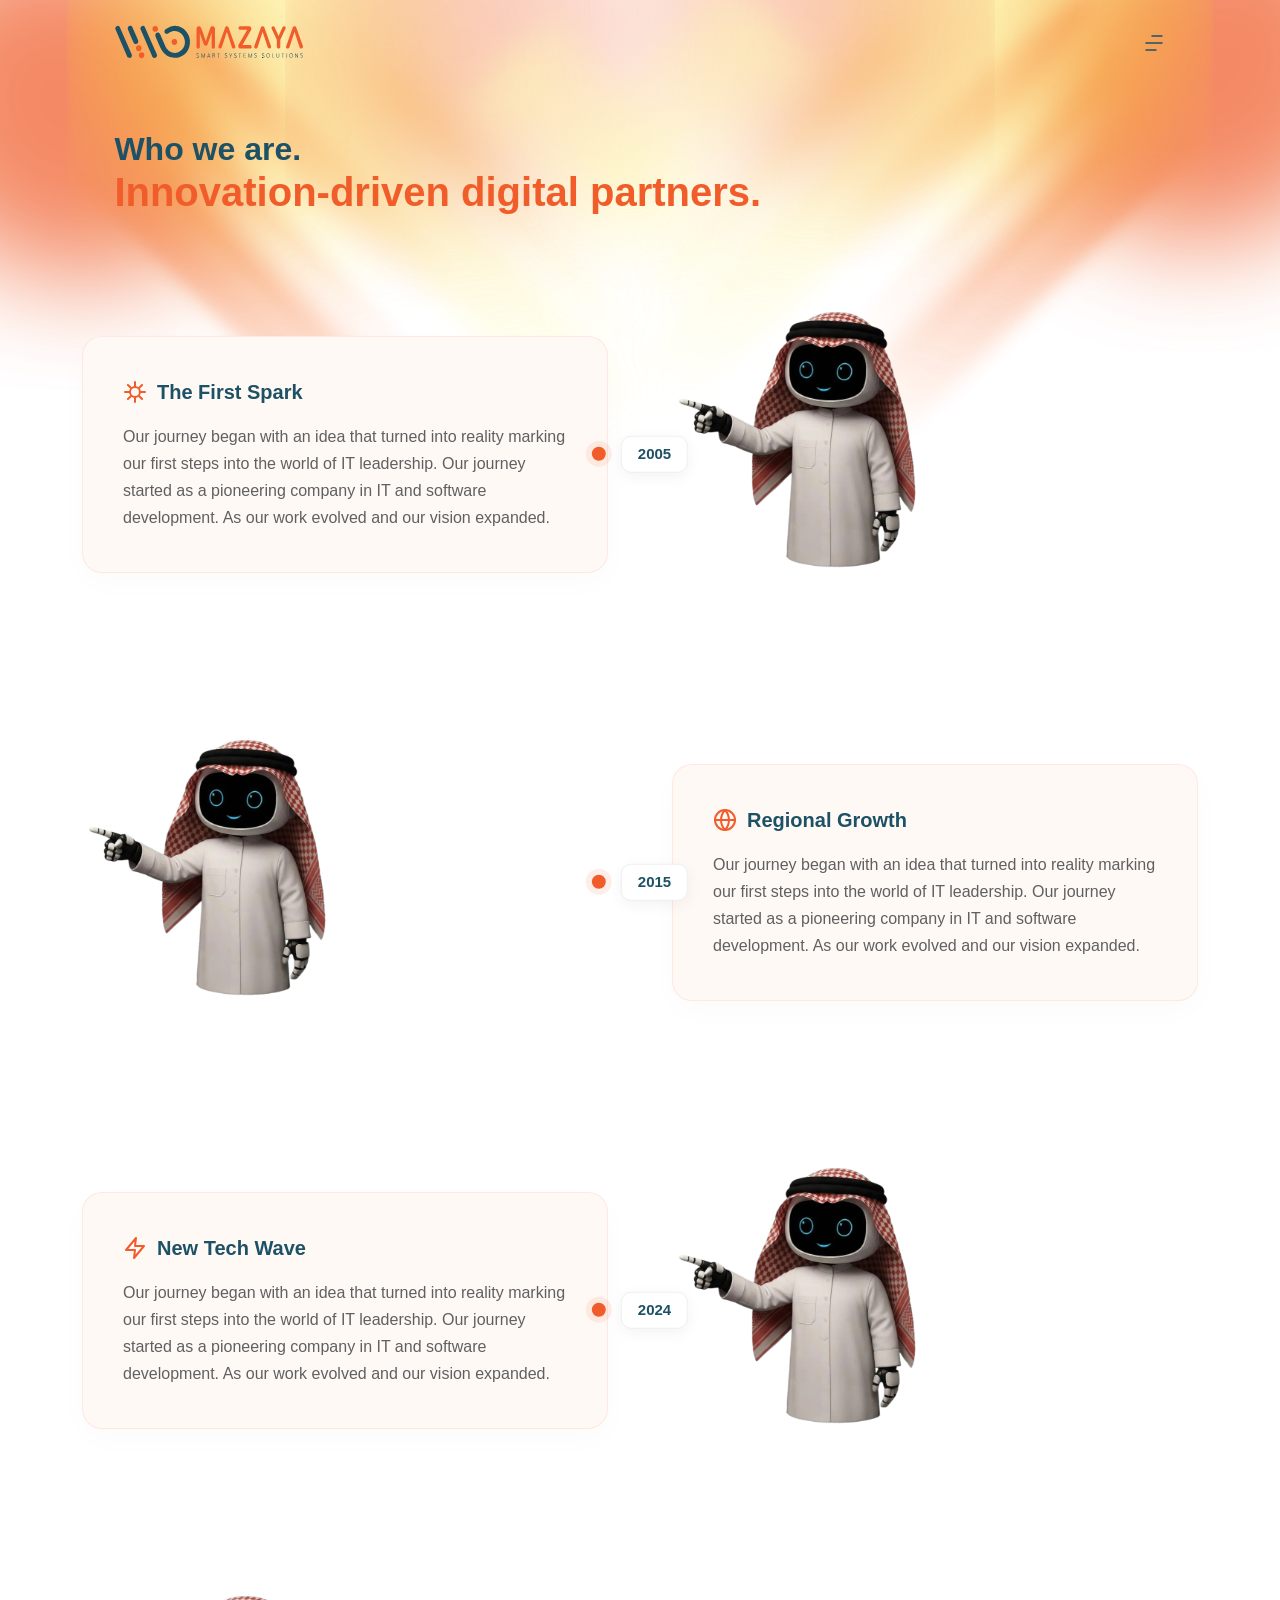
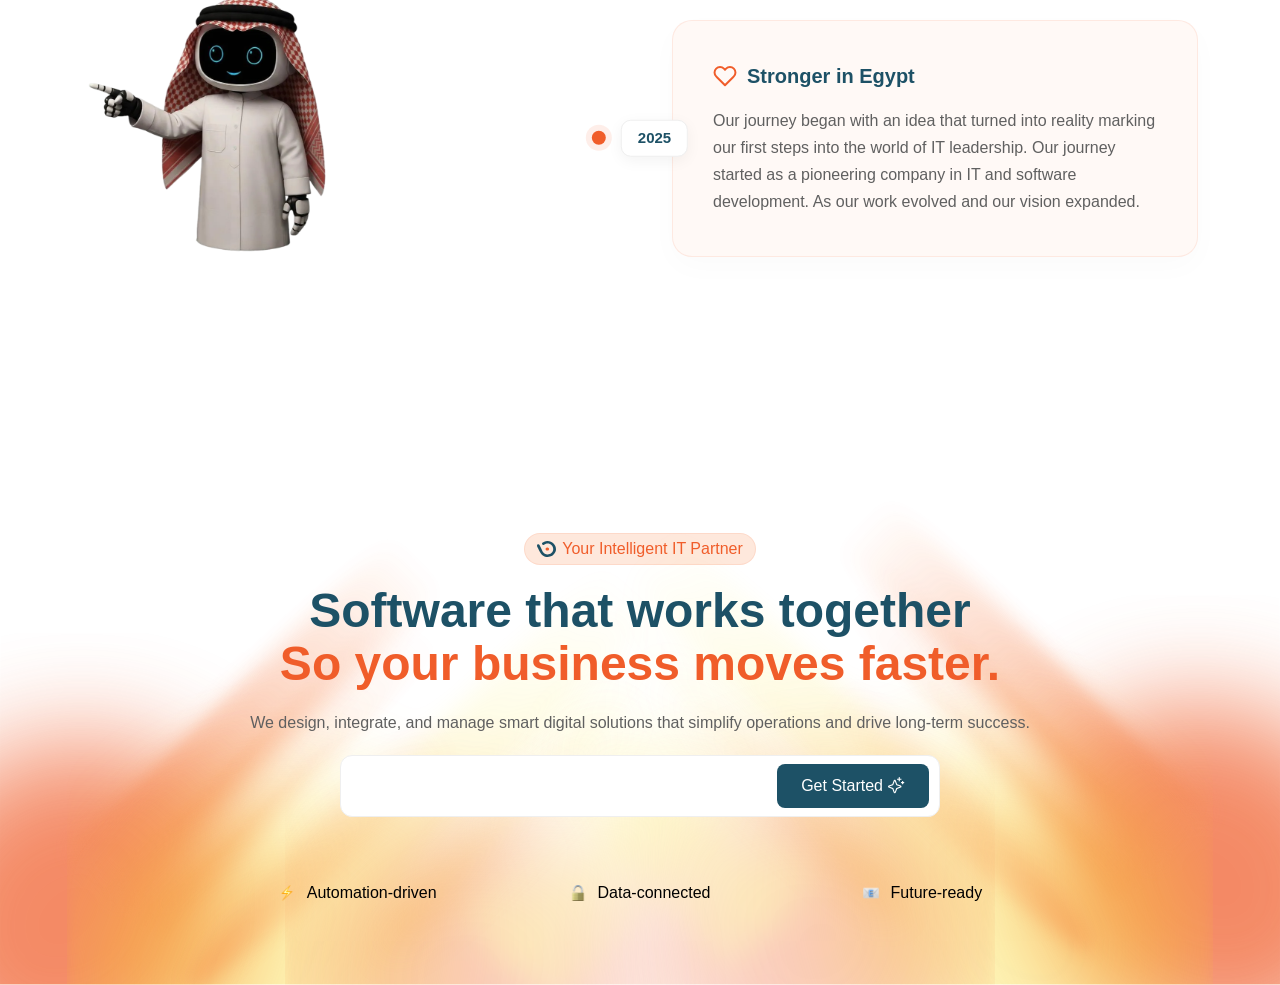
==== about-us.html @ 6e47d250 "add contact-us/ job apply and details / contact-us" ====
<!doctype html>
<html lang="en">

<head>
  <meta charset="UTF-8" />
  <meta name="viewport" content="width=device-width, initial-scale=1.0" />
  <title>Mazaya</title>

  <!-- Bootstrap5 CSS -->
  <link href="https://cdn.jsdelivr.net/npm/bootstrap@5.3.2/dist/css/bootstrap.min.css" rel="stylesheet" />
  <!-- Main Css -->
  <link rel="stylesheet" href="scss/main.css" />

</head>

<body>
  <div class="site-wrapper">
    <main class="flex-grow-1">
      <div class="bg-gradient position-absolute top-0">
        <img src="assets/images/hero_bgs.svg" class="w-100" alt="bg" />
      </div>

      <!-- Navbar -->
      <nav class="navbar">
        <div class="container">
          <a class="navbar-brand" href="#">
            <img src="assets/images/logo.svg" alt="logo_img" />
          </a>
          <button class="navbar-toggler" type="button" data-bs-toggle="collapse" data-bs-target="#navbarSupportedContent"
            aria-controls="navbarSupportedContent" aria-expanded="false" aria-label="Toggle navigation">
            <img src="assets/images/icons/menu_icon.svg" alt="menu_btn" />
          </button>

          <div class="collapse navbar-collapse" id="navbarSupportedContent">
            <!-- Menu Header for Overlay -->
            <div class="menu-header">
              <a class="navbar-brand" href="#">
                <img src="assets/images/logo.svg" alt="logo_img" />
              </a>
              <button class="btn-close-custom" type="button" data-bs-toggle="collapse"
                data-bs-target="#navbarSupportedContent" aria-label="Close">
                &times;
              </button>
            </div>

            <ul class="navbar-nav">
              <li class="nav-item">
                <a class="nav-link active" aria-current="page" href="#">Home</a>
              </li>
              <li class="nav-item">
                <a class="nav-link" href="#">About Us</a>
              </li>
              <li class="nav-item">
                <a class="nav-link" aria-disabled="true">Services</a>
              </li>
              <li class="nav-item">
                <a class="nav-link" aria-disabled="true">Products</a>
              </li>
              <li class="nav-item">
                <a class="nav-link" aria-disabled="true">Contact Us</a>
              </li>
              <li class="nav-item">
                <a class="nav-link" aria-disabled="true">Blog</a>
              </li>
              <li class="nav-item">
                <a class="nav-link" aria-disabled="true">Careers</a>
              </li>
              <li class="nav-item">
                <a class="nav-link" aria-disabled="true">Document Center</a>
              </li>
            </ul>
            <div class="language-switcher">
              <span class="lang-text active">English</span>
              <span class="lang-text">Arabic</span>
            </div>
          </div>

        </div>
      </nav>

      <!-- Main Section -->
      <section class="main_page_header">
        <div class="container">
          <div class="main-text">
            <h1 class="main_title">
                Who we are.
                <span class="subtitle-orange">Innovation-driven digital partners.</span>
            </h1>
          </div>
        </div>
      </section>

      <!-- Journey Section -->
      <div class="about-us-page">
        <div class="container">
            
            <div class="journey-section">
                <div class="journey-container">
                    
                    <!-- 2005 Point -->
                    <div class="journey-item">
                        <div class="journey-card">
                            <div class="card-header">
                                <svg xmlns="http://www.w3.org/2000/svg" viewBox="0 0 24 24" fill="none" stroke="currentColor" stroke-width="2" stroke-linecap="round" stroke-linejoin="round"><path d="M12 2v4M12 18v4M4.93 4.93l2.83 2.83M16.24 16.24l2.83 2.83M2 12h4M18 12h4M4.93 19.07l2.83-2.83M16.24 7.76l2.83-2.83"></path><circle cx="12" cy="12" r="5"></circle></svg>
                                The First Spark
                            </div>
                            <p>Our journey began with an idea that turned into reality marking our first steps into the world of IT leadership. Our journey started as a pioneering company in IT and software development. As our work evolved and our vision expanded.</p>
                        </div>
                        <div class="center-point">
                            <div class="dot"></div>
                            <div class="year-pill">2005</div>
                        </div>
                        <div class="robot-box">
                            <img src="assets/images/floating_robot.svg" alt="robot">
                        </div>
                    </div>

                    <!-- Regional Growth -->
                    <div class="journey-item">
                        <div class="journey-card">
                            <div class="card-header">
                                <svg xmlns="http://www.w3.org/2000/svg" viewBox="0 0 24 24" fill="none" stroke="currentColor" stroke-width="2" stroke-linecap="round" stroke-linejoin="round"><circle cx="12" cy="12" r="10"></circle><path d="M2 12h20M12 2a15.3 15.3 0 0 1 4 10 15.3 15.3 0 0 1-4 10 15.3 15.3 0 0 1-4-10 15.3 15.3 0 0 1 4-10z"></path></svg>
                                Regional Growth
                            </div>
                            <p>Our journey began with an idea that turned into reality marking our first steps into the world of IT leadership. Our journey started as a pioneering company in IT and software development. As our work evolved and our vision expanded.</p>
                        </div>
                        <div class="center-point">
                            <div class="dot"></div>
                            <div class="year-pill">2015</div> <!-- Assume a mid year for growth -->
                        </div>
                        <div class="robot-box">
                            <img src="assets/images/floating_robot.svg" alt="robot">
                        </div>
                    </div>

                    <!-- 2024 Point -->
                    <div class="journey-item">
                        <div class="journey-card">
                            <div class="card-header">
                                <svg xmlns="http://www.w3.org/2000/svg" viewBox="0 0 24 24" fill="none" stroke="currentColor" stroke-width="2" stroke-linecap="round" stroke-linejoin="round"><path d="M13 2L3 14h9l-1 8 10-12h-9l1-8z"></path></svg>
                                New Tech Wave
                            </div>
                            <p>Our journey began with an idea that turned into reality marking our first steps into the world of IT leadership. Our journey started as a pioneering company in IT and software development. As our work evolved and our vision expanded.</p>
                        </div>
                        <div class="center-point">
                            <div class="dot"></div>
                            <div class="year-pill">2024</div>
                        </div>
                        <div class="robot-box">
                            <img src="assets/images/floating_robot.svg" alt="robot">
                        </div>
                    </div>

                    <!-- 2025 Stronger in Egypt -->
                    <div class="journey-item">
                        <div class="journey-card">
                            <div class="card-header">
                                <svg xmlns="http://www.w3.org/2000/svg" viewBox="0 0 24 24" fill="none" stroke="currentColor" stroke-width="2" stroke-linecap="round" stroke-linejoin="round"><path d="M20.84 4.61a5.5 5.5 0 0 0-7.78 0L12 5.67l-1.06-1.06a5.5 5.5 0 0 0-7.78 7.78l1.06 1.06L12 21.23l7.78-7.78 1.06-1.06a5.5 5.5 0 0 0 0-7.78z"></path></svg>
                                Stronger in Egypt
                            </div>
                            <p>Our journey began with an idea that turned into reality marking our first steps into the world of IT leadership. Our journey started as a pioneering company in IT and software development. As our work evolved and our vision expanded.</p>
                        </div>
                        <div class="center-point">
                            <div class="dot"></div>
                            <div class="year-pill">2025</div>
                        </div>
                        <div class="robot-box">
                            <img src="assets/images/floating_robot.svg" alt="robot">
                        </div>
                    </div>

                </div>
            </div>

        </div>
      </div>

    </main>

   <!-- Footer -->
   <footer>
    <div class="container">    
      <div class="main-text">
        <div class="badge-pill">
          <img src="assets/images/icons/mazaya_icon.svg" alt="icon-img"  />
          <span> Your Intelligent IT Partner </span>
        </div>

        <h1 class="footer_title">
          Software that works together
          <span class="subtitle-orange">So your business moves faster.</span>
        </h1>

        <p class="footer_desc">
         We design, integrate, and manage smart digital solutions that simplify operations and drive long-term success.
        </p>

        <div class="footer-input-wrapper">
          <input type="text" />
          <button class="btn-start custom-btn btn-secondary">
            Get Started
            <svg xmlns="http://www.w3.org/2000/svg" width="17" height="17" viewBox="0 0 17 17" fill="none">
              <path d="M12.7702 8.51203L9.14348 7.17187L7.80755 3.54234C7.72843 3.32742 7.5853 3.14193 7.39745 3.01091C7.20961 2.87989 6.9861 2.80964 6.75708 2.80964C6.52805 2.80964 6.30454 2.87989 6.1167 3.01091C5.92886 3.14193 5.78572 3.32742 5.70661 3.54234L4.36223 7.17187L0.732702 8.50781C0.517777 8.58692 0.332291 8.73006 0.20127 8.9179C0.0702496 9.10575 0 9.32926 0 9.55828C0 9.7873 0.0702496 10.0108 0.20127 10.1987C0.332291 10.3865 0.517777 10.5296 0.732702 10.6087L4.36223 11.9531L5.69817 15.5827C5.77728 15.7976 5.92042 15.9831 6.10826 16.1141C6.2961 16.2451 6.51962 16.3154 6.74864 16.3154C6.97766 16.3154 7.20117 16.2451 7.38902 16.1141C7.57686 15.9831 7.71999 15.7976 7.79911 15.5827L9.14348 11.9531L12.773 10.6172C12.9879 10.5381 13.1734 10.3949 13.3044 10.2071C13.4355 10.0193 13.5057 9.79574 13.5057 9.56672C13.5057 9.33769 13.4355 9.11418 13.3044 8.92634C13.1734 8.7385 12.9879 8.59536 12.773 8.51625L12.7702 8.51203ZM8.51067 10.9842C8.43432 11.0124 8.36498 11.0567 8.30744 11.1143C8.2499 11.1718 8.20553 11.2411 8.17739 11.3175L6.75286 15.177L5.33114 11.3203C5.30304 11.2432 5.2584 11.1731 5.20034 11.115C5.14227 11.057 5.0722 11.0123 4.99505 10.9842L1.13841 9.5625L4.99505 8.14078C5.0722 8.11269 5.14227 8.06804 5.20034 8.00998C5.2584 7.95191 5.30304 7.88184 5.33114 7.80469L6.75286 3.94805L8.17458 7.80469C8.20272 7.88104 8.24709 7.95038 8.30463 8.00792C8.36217 8.06546 8.43151 8.10983 8.50786 8.13797L12.3673 9.5625L8.51067 10.9842ZM9.00286 2.25C9.00286 2.10082 9.06212 1.95774 9.16761 1.85225C9.2731 1.74676 9.41617 1.6875 9.56536 1.6875H10.6904V0.5625C10.6904 0.413316 10.7496 0.270242 10.8551 0.164752C10.9606 0.0592632 11.1037 0 11.2529 0C11.402 0 11.5451 0.0592632 11.6506 0.164752C11.7561 0.270242 11.8154 0.413316 11.8154 0.5625V1.6875H12.9404C13.0895 1.6875 13.2326 1.74676 13.3381 1.85225C13.4436 1.95774 13.5029 2.10082 13.5029 2.25C13.5029 2.39918 13.4436 2.54226 13.3381 2.64775C13.2326 2.75324 13.0895 2.8125 12.9404 2.8125H11.8154V3.9375C11.8154 4.08668 11.7561 4.22976 11.6506 4.33525C11.5451 4.44074 11.402 4.5 11.2529 4.5C11.1037 4.5 10.9606 4.44074 10.8551 4.33525C10.7496 4.22976 10.6904 4.08668 10.6904 3.9375V2.8125H9.56536C9.41617 2.8125 9.2731 2.75324 9.16761 2.64775C9.06212 2.54226 9.00286 2.39918 9.00286 2.25ZM16.3154 5.625C16.3154 5.77418 16.2561 5.91726 16.1506 6.02275C16.0451 6.12824 15.902 6.1875 15.7529 6.1875H15.1904V6.75C15.1904 6.89918 15.1311 7.04226 15.0256 7.14775C14.9201 7.25324 14.777 7.3125 14.6279 7.3125C14.4787 7.3125 14.3356 7.25324 14.2301 7.14775C14.1246 7.04226 14.0654 6.89918 14.0654 6.75V6.1875H13.5029C13.3537 6.1875 13.2106 6.12824 13.1051 6.02275C12.9996 5.91726 12.9404 5.77418 12.9404 5.625C12.9404 5.47582 12.9996 5.33274 13.1051 5.22725C13.2106 5.12176 13.3537 5.0625 13.5029 5.0625H14.0654V4.5C14.0654 4.35082 14.1246 4.20774 14.2301 4.10225C14.3356 3.99676 14.4787 3.9375 14.6279 3.9375C14.777 3.9375 14.9201 3.99676 15.0256 4.10225C15.1311 4.20774 15.1904 4.35082 15.1904 4.5V5.0625H15.7529C15.902 5.0625 16.0451 5.12176 16.1506 5.22725C16.2561 5.33274 16.3154 5.47582 16.3154 5.625Z" fill="white"/>
            </svg>
          </button>
        </div>
      </div>
      <div class="footer-catergory grid-3 w-75">
          <div> <img src="assets/images/icons/Automation-driven.svg" alt="icon-img"> <span>Automation-driven</span></div>
          <div> <img src="assets/images/icons/Data-connected.svg" alt="icon-img">  <span>Data-connected</span></div>
          <div> <img src="assets/images/icons/future.svg" alt="icon-img"> <span>Future-ready</span> </div>
        </div>
    </div>
   </footer>

   <!-- bottom bg -->
   <div class="bg-gradient-bottom position-absolute bottom-0">
    <img src="assets/images/hero_bgs.svg" class="w-100" alt="bg" />
  </div>
</body>
<!-- Bootstrap 5 JS Bundle (includes Popper) -->
<script src="https://cdn.jsdelivr.net/npm/bootstrap@5.3.2/dist/js/bootstrap.bundle.min.js"></script>

<script src="js/main.js"></script>

</html>
---- scss/main.css ----
@charset "UTF-8";
body {
  font-family: "Rethink Sans", sans-serif;
  position: relative;
  color: #000;
  margin: 0;
  padding: 0;
}

h1, h2, h3, h4, h5, h6 {
  margin: 0;
}

p {
  margin: 0;
}

section {
  margin-top: clamp(0.7rem, 2vw, 2.5rem);
  padding-inline: clamp(1rem, 8vw, 8rem);
  position: relative;
}

/* Inter Font */
@font-face {
  font-family: "Rethink_Sans";
  src: url("~/assets/fonts/Rethink_Sans/RethinkSans-Regular.ttf") format("ttf");
  font-weight: 200;
  font-style: normal;
  font-display: swap;
}
@font-face {
  font-family: "Rethink_Sans";
  src: url("~/assets/fonts/Rethink_Sans/RethinkSans-Medium.ttf") format("ttf");
  font-weight: 300;
  font-style: normal;
  font-display: swap;
}
@font-face {
  font-family: "Rethink_Sans";
  src: url("~/assets/fonts/Rethink_Sans/RethinkSans-SemiBold.ttf") format("ttf");
  font-weight: 400;
  font-style: normal;
  font-display: swap;
}
@font-face {
  font-family: "Rethink_Sans";
  src: url("~/assets/fonts/Rethink_Sans/RethinkSans-Bold.ttf") format("ttf");
  font-weight: 500;
  font-style: normal;
  font-display: swap;
}
@font-face {
  font-family: "Rethink_Sans";
  src: url("~/assets/fonts/Rethink_Sans/RethinkSans-ExtraBold.ttf") format("ttf");
  font-weight: 800;
  font-style: normal;
  font-display: swap;
}
.custom-btn {
  display: flex;
  justify-content: flex-start;
  align-items: center;
  flex-direction: row;
  gap: 5px;
  flex-wrap: wrap;
  border-radius: 8px;
  padding: 12px 20px;
  font-weight: 500;
  font-size: 16px;
  border: 0px;
  cursor: pointer;
}

.btn-secondary {
  background-color: #1D5166;
  color: white;
}

.description {
  font-size: 16px;
  font-weight: 500;
  color: #606060;
}

.grid-2 {
  display: grid;
  grid-template-columns: repeat(auto-fit, minmax(47%, 1fr));
  gap: 1rem;
}

.grid-3 {
  display: grid;
  gap: 10px;
  grid-template-columns: repeat(auto-fit, minmax(30%, 1fr));
}

.full-width {
  grid-column: 1/-1;
}

.custom-label, .custom-form .form-label {
  display: block;
  color: #606060;
  font-size: 16px;
  font-weight: 500;
  margin-bottom: 0.4rem;
}

.custom-form .form-control-custom {
  width: 100%;
  background-color: #F7F7F7;
  border: 1px solid rgba(255, 255, 255, 0.15);
  border-radius: 8px;
  padding: 0.8rem 0.8rem;
  font-size: 16px;
  color: #000;
  outline: none;
  transition: all 0.3s ease;
}
.custom-form .form-control-custom::-moz-placeholder {
  color: #A0A0A0;
  font-size: 14px;
  font-weight: 400;
}
.custom-form .form-control-custom::placeholder {
  color: #A0A0A0;
  font-size: 14px;
  font-weight: 400;
}
.custom-form .form-control-custom:focus {
  background-color: #f2f2f2;
  box-shadow: 0 0 0 1px rgba(29, 81, 102, 0.5);
}
.custom-form textarea.form-control-custom {
  resize: none;
  height: auto;
}

.gap-sm {
  gap: 0.8rem;
}

.gap-md {
  gap: 2rem;
}

@media screen and (max-width: 991px) {
  .grid-2 {
    grid-template-columns: 1fr;
  }
}
@media screen and (max-width: 768px) {
  .grid-3 {
    grid-template-columns: 1fr;
  }
}
.navbar {
  padding: 20px clamp(1rem, 8vw, 8rem);
  top: 0;
  left: 0;
  width: 100%;
  z-index: 1000;
}
.navbar .navbar-toggler {
  border: none;
  padding: 0;
  transition: transform 0.5s cubic-bezier(0.175, 0.885, 0.32, 1.275);
}
.navbar .navbar-toggler:focus {
  box-shadow: none;
}
.navbar .navbar-toggler:hover {
  transform: scale(1.1);
}
.navbar .navbar-collapse {
  position: fixed;
  top: 0;
  left: 0;
  width: 100%;
  height: 100vh;
  background-color: rgba(255, 255, 255, 0.98);
  backdrop-filter: blur(10px);
  z-index: 1050;
  display: flex;
  justify-content: center;
  align-items: center;
  flex-direction: column;
  gap: 5px;
  flex-wrap: wrap;
  padding: 40px;
  opacity: 0;
  visibility: hidden;
  transform: translateY(-20px);
  transition: opacity 0.4s ease, transform 0.4s cubic-bezier(0.165, 0.84, 0.44, 1), visibility 0.4s;
  overflow-y: auto;
}
.navbar .navbar-collapse.collapsing {
  display: flex !important;
  height: 100vh !important;
  transition: opacity 0.4s ease, transform 0.4s cubic-bezier(0.165, 0.84, 0.44, 1);
}
.navbar .navbar-collapse.show {
  opacity: 1;
  visibility: visible;
  display: flex;
  transform: translateY(0);
}
.navbar .navbar-collapse.show .nav-item {
  opacity: 1;
  transform: translateY(0);
}
.navbar .navbar-collapse.show .nav-item:nth-child(1) {
  transition-delay: 0.18s;
}
.navbar .navbar-collapse.show .nav-item:nth-child(2) {
  transition-delay: 0.26s;
}
.navbar .navbar-collapse.show .nav-item:nth-child(3) {
  transition-delay: 0.34s;
}
.navbar .navbar-collapse.show .nav-item:nth-child(4) {
  transition-delay: 0.42s;
}
.navbar .navbar-collapse.show .nav-item:nth-child(5) {
  transition-delay: 0.5s;
}
.navbar .navbar-collapse.show .nav-item:nth-child(6) {
  transition-delay: 0.58s;
}
.navbar .navbar-collapse.show .nav-item:nth-child(7) {
  transition-delay: 0.66s;
}
.navbar .navbar-collapse.show .nav-item:nth-child(8) {
  transition-delay: 0.74s;
}
.navbar .navbar-collapse.show .nav-item:nth-child(9) {
  transition-delay: 0.82s;
}
.navbar .navbar-collapse.show .nav-item:nth-child(10) {
  transition-delay: 0.9s;
}
.navbar .navbar-collapse.show .menu-header, .navbar .navbar-collapse.show .language-switcher {
  opacity: 1;
  transform: translateY(0);
  transition: all 0.5s ease 0.2s;
}
.navbar .navbar-collapse .nav-item {
  opacity: 0;
  transform: translateY(20px);
  transition: opacity 0.5s ease, transform 0.5s cubic-bezier(0.165, 0.84, 0.44, 1);
}
.navbar .navbar-collapse .menu-header, .navbar .navbar-collapse .language-switcher {
  opacity: 0;
  transform: translateY(-10px);
}
.navbar .menu-header {
  position: absolute;
  top: 30px;
  left: clamp(1rem, 8vw, 8rem);
  right: clamp(1rem, 8vw, 8rem);
  display: flex;
  justify-content: space-between;
  align-items: center;
  flex-direction: row;
  gap: 5px;
  flex-wrap: wrap;
  width: calc(100% - 2 * clamp(1rem, 8vw, 8rem));
}
.navbar .menu-header .btn-close-custom {
  background: none;
  border: none;
  font-size: 2rem;
  color: #1D5166;
  cursor: pointer;
  line-height: 1;
  padding: 0;
}
.navbar .navbar-nav {
  display: flex;
  justify-content: center;
  align-items: center;
  flex-direction: row;
  gap: 0;
  flex-wrap: wrap;
  width: 100%;
  margin: 0;
}
.navbar .navbar-nav .nav-item {
  position: relative;
  padding: 0 20px;
}
.navbar .navbar-nav .nav-item .nav-link {
  color: #1D5166;
  font-size: 18px;
  font-weight: 500;
  padding: 0;
  transition: color 0.2s;
  font-family: "Inter", sans-serif;
}
.navbar .navbar-nav .nav-item .nav-link:hover, .navbar .navbar-nav .nav-item .nav-link.active {
  color: #1D5166;
  border-bottom: 2px solid #F05D2A;
}
.navbar .navbar-nav .nav-item:not(:last-child)::after {
  content: "";
  position: absolute;
  right: 0;
  top: 50%;
  transform: translateY(-50%);
  height: 16px;
  width: 1px;
  background-color: #1D5166;
  opacity: 0.3;
}
.navbar .language-switcher {
  position: absolute;
  bottom: 40px;
  right: clamp(1rem, 8vw, 8rem);
  background-color: #f8f9fa;
  border-radius: 20px;
  padding: 4px;
  display: flex;
  justify-content: flex-start;
  align-items: center;
  flex-direction: row;
  gap: 5px;
  flex-wrap: wrap;
}
.navbar .language-switcher .lang-text {
  padding: 5px 15px;
  border-radius: 15px;
  font-size: 14px;
  color: #6c757d;
  cursor: pointer;
  font-weight: 500;
  transition: all 0.2s;
}
.navbar .language-switcher .lang-text.active {
  background-color: white;
  color: #F05D2A;
  box-shadow: 0 2px 5px rgba(0, 0, 0, 0.05);
}
@media (max-width: 991px) {
  .navbar {
    padding: 20px;
  }
  .navbar .menu-header {
    left: 20px;
    right: 20px;
    width: calc(100% - 40px);
  }
  .navbar .language-switcher {
    right: 20px;
  }
  .navbar .navbar-nav {
    flex-direction: column;
    gap: 15px;
  }
  .navbar .navbar-nav .nav-item {
    padding: 5px;
  }
  .navbar .navbar-nav .nav-item::after {
    display: none;
  }
  .navbar .navbar-nav .nav-item .nav-link {
    font-size: 20px;
  }
}

footer {
  padding-block: 5rem;
}
footer .main-text {
  display: flex;
  justify-content: center;
  align-items: center;
  flex-direction: column;
  gap: 20px;
  flex-wrap: wrap;
  text-align: center;
}
footer .footer_title {
  font-size: 3rem;
  font-weight: 700;
  color: #1D5166;
  line-height: 1.1;
}
footer .footer_title .subtitle-orange {
  color: #F05D2A;
  display: block;
}
footer .footer_desc {
  font-size: 16px;
  font-weight: 500;
  color: #606060;
  max-width: 800px;
  margin-inline: auto;
}
footer .footer-input-wrapper {
  display: flex;
  justify-content: flex-start;
  align-items: center;
  flex-direction: row;
  gap: 12px;
  flex-wrap: wrap;
  background: #fff;
  padding: 8px 10px;
  border-radius: 12px;
  border: 1px solid #EFEFEF;
  width: 60%;
  min-width: -moz-max-content;
  min-width: max-content;
  margin-inline: auto;
}
footer .footer-input-wrapper input {
  border: none;
  flex: 1;
  outline: none;
  padding: 8px;
}
footer .footer-input-wrapper .btn-start {
  border-radius: 8px;
  padding: 10px 24px;
}
footer .footer-catergory {
  margin-top: 4rem;
  margin-inline: auto;
}
footer .footer-catergory div {
  display: flex;
  justify-content: center;
  align-items: center;
  flex-direction: row;
  gap: 12px;
  flex-wrap: wrap;
}
footer .footer-catergory div span {
  font-size: 16px;
  font-weight: 500;
}

.bg-gradient-bottom {
  z-index: -1;
  width: 100%;
}

.hero {
  display: flex;
  justify-content: flex-start;
  align-items: center;
  flex-direction: row;
  gap: 0.5rem;
  flex-wrap: wrap;
}
.hero .main-text .badge-pill {
  color: #1D5166;
  font-size: 14px;
}
.hero .main-text .main_title {
  font-size: 52px;
}
.hero .main-text .main_desc {
  font-size: 16px;
}
.hero::before {
  content: "";
  position: absolute;
  inset: 0;
  background: radial-gradient(circle at 10% 30%, rgba(253, 191, 16, 0.12) 0%, transparent 40%), radial-gradient(circle at 90% 20%, rgba(240, 93, 42, 0.12) 0%, transparent 35%), radial-gradient(circle at 50% 100%, rgba(253, 191, 16, 0.08) 0%, transparent 50%);
  pointer-events: none;
  z-index: -1;
}
.hero .hero-visuals {
  position: relative;
  width: 100%;
  min-height: 600px;
  margin-top: 2rem;
  display: flex;
  justify-content: center;
  align-items: flex-end;
  flex-direction: row;
  gap: 5px;
  flex-wrap: wrap;
}
.hero .hero-visuals .robot-img {
  position: relative;
  z-index: 5;
  max-width: 50%;
  height: auto;
}
.hero .hero-visuals .card-float {
  background: #fff;
  border-radius: 16px;
  padding: 0.8rem;
  box-shadow: 0 30px 60px rgba(0, 0, 0, 0.08);
  border: 1px solid rgba(0, 0, 0, 0.03);
  position: absolute;
  z-index: 6;
  text-align: left;
}
.hero .hero-visuals .card-float:hover {
  transform: translateY(-10px) rotate(0deg) !important;
  z-index: 10;
}
.hero .hero-visuals .card-float.health-card {
  min-width: -moz-fit-content;
  min-width: fit-content;
  width: 27%;
  top: 20%;
  left: 6%;
  max-width: 400px;
  transform: rotate(-5deg);
  animation: floatLeft 6s ease-in-out infinite;
}
.hero .hero-visuals .card-float.health-card .card-header {
  display: flex;
  justify-content: flex-start;
  align-items: center;
  flex-direction: row;
  gap: 6px;
  flex-wrap: wrap;
  margin-bottom: 1rem;
  padding-bottom: 0.4rem;
  border-bottom: 1px solid #606060;
  font-size: 14px;
}
.hero .hero-visuals .card-float.health-card .card-header .icon-box {
  transform: rotate(8deg);
}
.hero .hero-visuals .card-float.health-card .card-header span {
  font-weight: 600;
  font-size: 12px;
}
.hero .hero-visuals .card-float.health-card .card-body p {
  font-size: 14px;
  margin-bottom: 4px;
}
.hero .hero-visuals .card-float.health-card .card-body .progress-bar-stack {
  display: flex;
  justify-content: flex-start;
  align-items: center;
  flex-direction: row;
  gap: 8px;
  flex-wrap: wrap;
  margin: 1rem 0;
}
.hero .hero-visuals .card-float.health-card .card-body .progress-bar-stack .bar-unit {
  flex: 1;
  height: 18px;
  background: #eee;
  border-radius: 2px;
}
.hero .hero-visuals .card-float.health-card .card-body .progress-bar-stack .bar-unit.active {
  background: #12B76A;
}
.hero .hero-visuals .card-float.health-card .card-body .view-details-btn {
  display: flex;
  justify-content: flex-start;
  align-items: center;
  flex-direction: row;
  gap: 5px;
  flex-wrap: wrap;
  background: #FFF4F0;
  color: #F05D2A;
  font-size: 12px;
  font-weight: 600;
  padding: 8px;
  border-radius: 8px;
  text-decoration: none;
  width: 100%;
  margin-top: 1rem;
}
.hero .hero-visuals .card-float.performance-card {
  width: 320px;
  top: 10%;
  right: 5%;
  transform: rotate(2deg);
  animation: floatRight 6s ease-in-out infinite 1s;
}
.hero .hero-visuals .card-float.performance-card .card-header-top {
  margin-bottom: 1.5rem;
}
.hero .hero-visuals .card-float.performance-card .card-header-top .score-line {
  display: flex;
  justify-content: space-between;
  align-items: center;
  flex-direction: row;
  gap: 5px;
  flex-wrap: wrap;
  margin-top: 8px;
}
.hero .hero-visuals .card-float.performance-card .card-header-top .score-line .score-val {
  font-size: 24px;
  font-weight: 700;
  color: #1D5166;
}
.hero .hero-visuals .card-float.performance-card .card-header-top .score-line .badge-trend {
  background: #ECFDF3;
  color: #027A48;
  padding: 4px 10px;
  border-radius: 50px;
  font-size: 12px;
  font-weight: 600;
}
.hero .hero-visuals .card-float.performance-card .stat-bars {
  display: flex;
  height: 6px;
  border-radius: 10px;
  overflow: hidden;
  margin-bottom: 1rem;
}
.hero .hero-visuals .card-float.performance-card .stat-bars .stat-segment {
  height: 100%;
}
.hero .hero-visuals .card-float.performance-card .stat-bars .blue {
  background: #2E90FA;
}
.hero .hero-visuals .card-float.performance-card .stat-bars .purple {
  background: #BF5AF2;
}
.hero .hero-visuals .card-float.performance-card .stat-bars .orange {
  background: #F05D2A;
}
.hero .hero-visuals .card-float.performance-card .legend {
  display: flex;
  justify-content: flex-start;
  align-items: center;
  flex-direction: row;
  gap: 12px;
  flex-wrap: wrap;
  margin-bottom: 1.5rem;
}
.hero .hero-visuals .card-float.performance-card .legend .legend-item {
  font-size: 10px;
  font-weight: 600;
  color: #606060;
  display: flex;
  justify-content: flex-start;
  align-items: center;
  flex-direction: row;
  gap: 4px;
  flex-wrap: wrap;
}
.hero .hero-visuals .card-float.performance-card .legend .legend-item::before {
  content: "";
  width: 6px;
  height: 6px;
  border-radius: 50%;
}
.hero .hero-visuals .card-float.performance-card .legend .legend-item.blue::before {
  background: #2E90FA;
}
.hero .hero-visuals .card-float.performance-card .legend .legend-item.purple::before {
  background: #BF5AF2;
}
.hero .hero-visuals .card-float.performance-card .legend .legend-item.orange::before {
  background: #F05D2A;
}
.hero .hero-visuals .card-float.performance-card .module-status {
  border-top: 1px solid #f0f0f0;
  padding-top: 1rem;
}
.hero .hero-visuals .card-float.performance-card .module-status .section-label {
  font-weight: 600;
  margin-bottom: 8px;
}
.hero .hero-visuals .card-float.performance-card .module-status .status-row {
  display: flex;
  justify-content: space-between;
  align-items: center;
  flex-direction: row;
  gap: 5px;
  flex-wrap: wrap;
  font-size: 12px;
  margin-bottom: 6px;
}
.hero .hero-visuals .card-float.performance-card .module-status .status-row span:last-child {
  font-weight: 700;
  color: #1D5166;
}
.hero .hero-visuals .card-float.performance-card .view-report-btn {
  display: flex;
  justify-content: flex-start;
  align-items: center;
  flex-direction: row;
  gap: 5px;
  flex-wrap: wrap;
  background: #FFF4F0;
  color: #F05D2A;
  font-size: 12px;
  font-weight: 600;
  padding: 8px;
  border-radius: 8px;
  text-decoration: none;
  width: 100%;
  margin-top: 1rem;
}
.hero .hero-visuals .float-icon {
  position: absolute;
  width: 40px;
  height: 40px;
  background: #fff;
  border-radius: 10px;
  box-shadow: 0 10px 30px rgba(0, 0, 0, 0.06);
  display: flex;
  justify-content: center;
  align-items: center;
  flex-direction: row;
  gap: 5px;
  flex-wrap: wrap;
  z-index: 4;
  animation: floatUpDown 4s ease-in-out infinite;
}
.hero .hero-visuals .float-icon.icon-gem {
  top: 40%;
  left: 5%;
  animation-delay: 0.5s;
}
.hero .hero-visuals .float-icon.icon-trend {
  top: 25%;
  right: 25%;
  animation-delay: 1.5s;
}
.hero .hero-visuals .float-icon.icon-thumb {
  bottom: 20%;
  left: 10%;
  animation-delay: 2.5s;
}
.hero .hero-visuals .float-icon.icon-stats {
  bottom: 15%;
  right: 25%;
  animation-delay: 1s;
}
.hero .hero-visuals .talk-badge-circular {
  position: absolute;
  bottom: 5rem;
  right: 5vw;
  width: 150px;
  height: 150px;
  z-index: 20;
}
.hero .hero-visuals .talk-badge-circular .badge-inner {
  position: relative;
  width: 100%;
  height: 100%;
  display: flex;
  justify-content: center;
  align-items: center;
  flex-direction: row;
  gap: 5px;
  flex-wrap: wrap;
}
.hero .hero-visuals .talk-badge-circular .badge-inner .circular-text {
  width: 100%;
  height: 100%;
  animation: rotate 15s linear infinite;
}
.hero .hero-visuals .talk-badge-circular .badge-inner .center-icon {
  position: absolute;
  width: 70px;
  height: 70px;
  background: #fff;
  border-radius: 50%;
  box-shadow: 0 10px 30px rgba(0, 0, 0, 0.1);
  display: flex;
  justify-content: center;
  align-items: center;
  flex-direction: row;
  gap: 5px;
  flex-wrap: wrap;
  overflow: hidden;
}
.hero .hero-visuals .talk-badge-circular .badge-inner .center-icon img {
  width: 100%;
  height: 100%;
  -o-object-fit: cover;
     object-fit: cover;
}

.problems-section {
  padding-block: 5rem;
  background: #fff;
}
.problems-section .problem-grid {
  margin-top: 4rem;
  position: relative;
  gap: 1rem 0px;
}
.problems-section .problem-col {
  display: flex;
  justify-content: flex-start;
  align-items: stretch;
  flex-direction: column;
  gap: 1.8rem;
  flex-wrap: wrap;
}
.problems-section .problem-card {
  align-items: start;
}
.problems-section .problem-card .card-header-part {
  border-radius: 16px;
  background: #F7F7F7;
  padding: 1.3rem;
  display: flex;
  justify-content: flex-start;
  align-items: start;
  flex-direction: column;
  gap: 8px;
  flex-wrap: wrap;
  flex: 1;
  width: 100%;
}
.problems-section .problem-card .card-header-part .alert-icon-wrapper {
  width: 32px;
  height: 32px;
}
.problems-section .problem-card .card-footer-part {
  padding-inline: 20px;
  width: 100%;
}
.problems-section .problem-card .card-footer-part .solution-link {
  display: flex;
  justify-content: flex-start;
  align-items: center;
  flex-direction: row;
  gap: 8px;
  flex-wrap: wrap;
  font-weight: 600;
  font-size: 16px;
  text-transform: capitalize;
  text-decoration: none;
}
.problems-section .problem-card .card-footer-part .description {
  font-size: 16px;
}
.problems-section .problem-card .solution-pill {
  border: 1px solid rgba(52, 168, 83, 0.16);
  background: rgba(52, 168, 83, 0.08);
  color: #34A853;
}
.problems-section .problem-visual {
  margin-top: 2rem;
  position: relative;
  display: flex;
  justify-content: center;
  align-items: center;
  flex-direction: row;
  gap: 5px;
  flex-wrap: wrap;
}
.problems-section .problem-visual .robot-img-variation {
  max-width: 320px;
  height: auto;
  filter: drop-shadow(0 20px 40px rgba(0, 0, 0, 0.1));
}

.services-section {
  padding-block: 5rem;
  background: #fff;
}
.services-section .service-grid {
  margin-top: 3rem;
}
.services-section .service-col {
  display: flex;
  justify-content: flex-start;
  align-items: stretch;
  flex-direction: column;
  gap: 0.8rem;
  flex-wrap: nowrap;
}
@media (max-width: 991px) {
  .services-section .service-col {
    margin-bottom: 2rem;
  }
}
.services-section .service-card {
  align-items: start;
}
.services-section .service-card .card-header {
  display: flex;
  justify-content: flex-start;
  align-items: start;
  flex-direction: column;
  gap: 0.8rem;
  flex-wrap: wrap;
  padding: 20px 20px 10px 20px;
}
.services-section .service-card .solution-pill {
  color: #F05D2A;
  border: 1px solid rgba(240, 93, 42, 0.16);
  background-color: rgba(244, 110, 38, 0.16);
}
.services-section .robot-card .robot-visual {
  height: 390px;
  margin: auto;
  position: relative;
}
.services-section .robot-card .robot-visual .circle-shadow {
  width: 58%;
  position: absolute;
  bottom: -3%;
  inset-inline-end: 17%;
  height: 60px;
  border-radius: 50%;
  background: rgba(48, 46, 46, 0.3);
  filter: blur(12.25px);
  opacity: 0.7;
}
.services-section .robot-card .robot-visual {
  display: flex;
  justify-content: center;
  align-items: flex-end;
  flex-direction: row;
  gap: 5px;
  flex-wrap: wrap;
}
.services-section .robot-card .robot-visual .saudi-robot-img {
  width: 120%;
  height: 120%;
  -o-object-fit: contain;
     object-fit: contain;
  transform: translateY(-12%);
  transition: all 0.4s cubic-bezier(0.165, 0.84, 0.44, 1);
}

.smart-systems-section {
  padding-block: 2rem;
}
.smart-systems-section .grid-2 {
  align-items: stretch;
  position: relative;
}
.smart-systems-section .grid-2::after {
  content: "";
  position: absolute;
  top: 50%;
  right: 50%;
  width: 1px;
  height: 85%;
  transform: translate(-50%, -50%);
  background: linear-gradient(180deg, rgba(240, 93, 42, 0.05) 0%, #F05D2A 50%, rgba(240, 93, 42, 0.05) 100%);
}
@media (max-width: 991px) {
  .smart-systems-section .grid-2::after {
    display: none;
  }
}
.smart-systems-section .system-item {
  padding: 2rem;
  background-color: transparent;
  display: flex;
  justify-content: flex-start;
  align-items: flex-start;
  flex-direction: column;
  gap: 0.8rem;
  flex-wrap: wrap;
  height: 100%;
  position: relative;
}
.smart-systems-section .system-item:not(:nth-last-child(-n+2))::after {
  content: "";
  position: absolute;
  bottom: 0;
  right: 0;
  width: 100%;
  height: 1px;
}
.smart-systems-section .system-item:nth-child(odd):not(:nth-last-child(-n+2))::after {
  background: linear-gradient(270deg, #F05D2A 0%, rgba(240, 93, 42, 0.6) 30%, rgba(240, 93, 42, 0.2) 70%, rgba(240, 93, 42, 0) 100%);
}
.smart-systems-section .system-item:nth-child(even):not(:nth-last-child(-n+2))::after {
  background: linear-gradient(90deg, #F05D2A 0%, rgba(240, 93, 42, 0.6) 30%, rgba(240, 93, 42, 0.2) 70%, rgba(240, 93, 42, 0) 100%);
}
@media (max-width: 991px) {
  .smart-systems-section .system-item:not(:last-child)::after {
    content: "";
    position: absolute;
    bottom: 0;
    right: 0;
    width: 100%;
    height: 1px;
    background: linear-gradient(90deg, #F05D2A 0%, rgba(240, 93, 42, 0.6) 30%, rgba(240, 93, 42, 0.2) 70%, rgba(240, 93, 42, 0.6) 100%);
  }
  .smart-systems-section .system-item:last-child::after {
    content: none;
  }
}
.smart-systems-section .system-item .item-header {
  display: flex;
  justify-content: flex-start;
  align-items: flex-start;
  flex-direction: row;
  gap: 1rem;
  flex-wrap: nowrap;
  width: 100%;
}
.smart-systems-section .system-item .item-header .item-number {
  font-size: 40px;
  font-weight: 600;
  color: #F05D2A;
  position: relative;
}
.smart-systems-section .system-item .item-header .item-title {
  position: relative;
  padding-inline-start: 1rem;
}
.smart-systems-section .system-item .item-header .item-title h3 {
  font-size: 30px;
  font-weight: 600;
  margin-bottom: 0.5rem;
}
.smart-systems-section .system-item .item-header .item-title::before {
  content: "";
  position: absolute;
  inset-inline-start: 0;
  top: 50%;
  transform: translateY(-50%);
  height: 90%;
  width: 1px;
  background: linear-gradient(180deg, rgba(240, 93, 42, 0.05) 0%, #F05D2A 50%, rgba(240, 93, 42, 0.05) 100%);
}
.smart-systems-section .system-item .item-visual {
  width: 100%;
  max-width: 500px;
  min-height: -moz-max-content;
  min-height: max-content;
  aspect-ratio: 1.4/1;
  margin-top: auto;
  margin-inline: auto;
}
.smart-systems-section .grid-2 > :nth-child(odd) {
  border-left: none;
}
.smart-systems-section .grid-2 > :nth-child(even) {
  border-right: none;
}
.smart-systems-section .grid-2 > :nth-child(-n+2) {
  border-top: none;
}
.smart-systems-section .grid-2 > :nth-last-child(-n+2) {
  border-bottom: none;
}

.contact-info {
  margin-top: 2rem;
  margin-bottom: 6rem;
  gap: clamp(15px, 2vw, 2rem) !important;
  -moz-column-gap: 20px;
       column-gap: 20px;
}

.contact-form-card {
  background: #ffffff;
  text-align: start;
  box-shadow: 0 16px 80px -10px rgba(80, 45, 22, 0.16);
}
.contact-form-card .form-title {
  color: #1D5166;
  font-size: 16px;
  font-weight: 600;
  margin-bottom: 1.3rem;
}

.contact-map {
  justify-content: space-between !important;
}
.contact-map .branch-tabs {
  width: 100%;
  display: grid;
  grid-template-columns: repeat(auto-fit, minmax(130px, 1fr));
  gap: 0.4rem;
}
.contact-map .branch-tabs .branch-tab {
  padding: 8px 5px;
  border-radius: 8px;
  font-size: 14px;
  min-width: -moz-max-content;
  min-width: max-content;
  font-weight: 500;
  border: 1px solid #EFEFEF;
  background: #ffffff;
  color: #1D5166;
  cursor: pointer;
  transition: all 0.3s ease;
}
.contact-map .branch-tabs .branch-tab.active {
  background: rgba(244, 110, 38, 0.16);
  color: #F05D2A;
  border-color: transparent;
}
.contact-map .branch-tabs .branch-tab:hover:not(.active) {
  border-color: rgba(240, 93, 42, 0.2);
  background: #F7F7F7;
}
.contact-map .branch-content {
  background: #F7F7F7;
  border-radius: 16px;
  padding: 1.5rem;
  width: 100%;
  display: flex;
  justify-content: flex-start;
  align-items: stretch;
  flex-direction: column;
  gap: 1.2rem;
  flex-wrap: wrap;
}
.contact-map .branch-content .info-group {
  display: flex;
  justify-content: flex-start;
  align-items: flex-start;
  flex-direction: column;
  gap: 0.2rem;
  flex-wrap: wrap;
}
.contact-map .branch-content .info-group .info-label {
  color: #606060;
  font-size: 16px;
  font-weight: 500;
}
.contact-map .branch-content .info-group .info-value {
  font-size: 16px;
  font-weight: 600;
  margin: 0;
}
.contact-map .branch-content .map-preview {
  overflow: hidden;
  box-shadow: 0 4px 20px rgba(0, 0, 0, 0.05);
}

.carrers-section {
  padding-bottom: 5rem;
}
.carrers-section .grid-2 {
  align-items: start;
  gap: 4rem;
}
@media (max-width: 991px) {
  .carrers-section .grid-2 {
    grid-template-columns: 1fr;
    gap: 2rem;
  }
}

.jobs-vacancies {
  display: flex;
  justify-content: flex-start;
  align-items: stretch;
  flex-direction: column;
  gap: 1.5rem;
  flex-wrap: nowrap;
  padding-inline-end: 10px;
  max-height: 400px;
  overflow: auto;
}
.jobs-vacancies::-webkit-scrollbar {
  width: 6px;
}
.jobs-vacancies::-webkit-scrollbar-track {
  background: #f1f1f1;
  border-radius: 10px;
}
.jobs-vacancies::-webkit-scrollbar-thumb {
  background: #ccc;
  border-radius: 10px;
}
.jobs-vacancies::-webkit-scrollbar-thumb:hover {
  background: #bbb;
}
.jobs-vacancies .job-card {
  background: #fff;
  border-radius: 24px;
  padding: 2rem;
  box-shadow: 0 10px 30px rgba(0, 0, 0, 0.03);
  border: 1px solid #f8f8f8;
  transition: all 0.3s ease;
  position: relative;
  display: flex;
  justify-content: flex-start;
  align-items: flex-start;
  flex-direction: column;
  gap: 1.2rem;
  flex-wrap: wrap;
}
.jobs-vacancies .job-card:hover {
  transform: translateY(-5px);
  box-shadow: 0 15px 40px rgba(0, 0, 0, 0.06);
}
.jobs-vacancies .job-card .job-title {
  font-size: 24px;
  font-weight: 600;
  color: #000;
  margin: 0;
}
.jobs-vacancies .job-card .job-desc {
  font-size: 16px;
  color: #606060;
  line-height: 1.6;
  margin: 0;
  display: -webkit-box;
  -webkit-line-clamp: 2;
  line-clamp: 2;
  -webkit-box-orient: vertical;
  overflow: hidden;
}
.jobs-vacancies .job-card .job-footer {
  width: 100%;
  display: flex;
  justify-content: space-between;
  align-items: center;
  flex-direction: row;
  gap: 5px;
  flex-wrap: wrap;
  margin-top: 0.5rem;
}
@media (max-width: 576px) {
  .jobs-vacancies .job-card .job-footer {
    flex-direction: column;
    align-items: flex-start;
    gap: 1.5rem;
  }
}
.jobs-vacancies .job-card .job-tags {
  display: flex;
  justify-content: flex-start;
  align-items: center;
  flex-direction: row;
  gap: 0.8rem;
  flex-wrap: wrap;
}
.jobs-vacancies .job-card .job-tags .tag {
  padding: 6px 16px;
  background: rgba(240, 93, 42, 0.05);
  color: #1D5166;
  border-radius: 50px;
  font-size: 14px;
  font-weight: 500;
  border: 1px solid rgba(240, 93, 42, 0.05);
}
.jobs-vacancies .job-card .btn-apply {
  background: #1D5166;
  color: #fff;
  padding: 12px 28px;
  border-radius: 10px;
  font-weight: 500;
  text-decoration: none;
  transition: all 0.3s ease;
}
.jobs-vacancies .job-card .btn-apply:hover {
  background: rgb(23.3549618321, 65.2328244275, 82.1450381679);
  transform: scale(1.02);
}

.job-details-page {
  padding-bottom: 5rem;
}
.job-details-page .job-header-section {
  margin-bottom: 2.5rem;
  display: flex;
  justify-content: space-between;
  align-items: center;
  flex-direction: row;
  gap: 5px;
  flex-wrap: wrap;
}
@media (max-width: 768px) {
  .job-details-page .job-header-section {
    flex-direction: column;
    align-items: flex-start;
    gap: 1.5rem;
  }
}
.job-details-page .job-header-section .header-content .job-title {
  font-size: 32px;
  font-weight: 600;
  color: #1D5166;
  margin-bottom: 0.5rem;
}
.job-details-page .job-header-section .header-content .post-time {
  font-size: 16px;
  color: #606060;
}
.job-details-page .job-header-section .btn-apply {
  background: #1D5166;
  color: #fff;
  padding: 14px 36px;
  border-radius: 12px;
  font-weight: 500;
  text-decoration: none;
  transition: all 0.3s ease;
}
.job-details-page .job-header-section .btn-apply:hover {
  background: rgb(23.3549618321, 65.2328244275, 82.1450381679);
  transform: translateY(-2px);
  box-shadow: 0 10px 20px rgba(29, 81, 102, 0.2);
}
.job-details-page .details-grid {
  display: grid;
  grid-template-columns: 350px 1fr;
  gap: 2rem;
  margin-bottom: 2rem;
}
@media (max-width: 991px) {
  .job-details-page .details-grid {
    grid-template-columns: 1fr;
  }
}
.job-details-page .custom-card {
  height: 100%;
  padding: 2.5rem;
}
.job-details-page .custom-card--full {
  margin-bottom: 2rem;
}
.job-details-page .custom-card .card-title {
  font-size: 24px;
  font-weight: 600;
  color: #000;
  margin-bottom: 2rem;
}
.job-details-page .custom-card .job-info-list {
  list-style: none;
  padding: 0;
  margin: 0;
  display: flex;
  justify-content: flex-start;
  align-items: flex-start;
  flex-direction: column;
  gap: 1.5rem;
  flex-wrap: wrap;
}
.job-details-page .custom-card .job-info-list li {
  display: flex;
  justify-content: flex-start;
  align-items: center;
  flex-direction: row;
  gap: 1rem;
  flex-wrap: wrap;
  font-size: 18px;
  font-weight: 500;
  color: #606060;
}
.job-details-page .custom-card .job-info-list li .icon-box {
  width: 32px;
  height: 32px;
  display: flex;
  justify-content: center;
  align-items: center;
  flex-direction: row;
  gap: 5px;
  flex-wrap: wrap;
  color: #F05D2A;
  flex-shrink: 0;
}
.job-details-page .custom-card .job-info-list li .icon-box svg {
  width: 24px;
  height: 24px;
}
.job-details-page .custom-card p {
  font-size: 17px;
  color: #606060;
  line-height: 1.8;
  margin: 0;
}
.job-details-page .custom-card .bullet-list {
  list-style: none;
  padding: 0;
  margin: 0;
  display: flex;
  justify-content: flex-start;
  align-items: flex-start;
  flex-direction: column;
  gap: 1rem;
  flex-wrap: wrap;
}
.job-details-page .custom-card .bullet-list li {
  position: relative;
  padding-inline-start: 1.5rem;
  font-size: 16px;
  color: #606060;
  line-height: 1.6;
}
.job-details-page .custom-card .bullet-list li::before {
  content: "";
  position: absolute;
  left: 0;
  top: 10px;
  width: 6px;
  height: 6px;
  background: #606060;
  border-radius: 50%;
}

.job-apply-page {
  padding-bottom: 5rem;
}
.job-apply-page .stepper-container {
  margin-bottom: 3rem;
  padding-block: 2rem;
}
.job-apply-page .stepper-container .stepper {
  display: flex;
  justify-content: space-between;
  align-items: baseline;
  flex-direction: row;
  gap: 0;
  flex-wrap: wrap;
  position: relative;
  width: 100%;
  max-width: 1200px;
  margin: auto;
}
.job-apply-page .stepper-container .stepper::before {
  content: "";
  position: absolute;
  top: 15px;
  left: 0;
  right: 0;
  height: 2px;
  background: #EFEFEF;
  z-index: 1;
}
.job-apply-page .stepper-container .stepper .step {
  position: relative;
  z-index: 2;
  display: flex;
  justify-content: flex-start;
  align-items: center;
  flex-direction: column;
  gap: 12px;
  flex-wrap: wrap;
  flex: 1;
  text-align: center;
}
.job-apply-page .stepper-container .stepper .step .step-circle {
  width: 32px;
  height: 32px;
  background: #fff;
  border: 2px solid #EFEFEF;
  border-radius: 50%;
  display: flex;
  justify-content: center;
  align-items: center;
  flex-direction: row;
  gap: 5px;
  flex-wrap: wrap;
  transition: all 0.3s ease;
  position: relative;
}
.job-apply-page .stepper-container .stepper .step .step-circle::after {
  content: "";
  width: 8px;
  height: 8px;
  background: transparent;
  border-radius: 50%;
  transition: all 0.3s ease;
}
.job-apply-page .stepper-container .stepper .step .step-label {
  font-size: 14px;
  font-weight: 500;
  color: #aaa;
  transition: all 0.3s ease;
  max-width: 120px;
}
.job-apply-page .stepper-container .stepper .step.active .step-circle {
  border-color: #F05D2A;
}
.job-apply-page .stepper-container .stepper .step.active .step-circle::after {
  background: #F05D2A;
}
.job-apply-page .stepper-container .stepper .step.active .step-label {
  color: #1D5166;
  font-weight: 600;
}
.job-apply-page .stepper-container .stepper .step.completed .step-circle {
  background: #F05D2A;
  border-color: #F05D2A;
}
.job-apply-page .stepper-container .stepper .step.completed .step-circle::after {
  content: "✓";
  color: #fff;
  background: transparent;
  font-size: 14px;
}
.job-apply-page .stepper-container .stepper .step.completed .step-label {
  color: #1D5166;
}
.job-apply-page .form-step {
  display: none;
}
.job-apply-page .form-step.active {
  display: block;
  animation: fadeIn 0.4s ease-out;
}
.job-apply-page .upload-area {
  border: 2px dashed #EFEFEF;
  border-radius: 16px;
  padding: 4rem 2rem;
  display: flex;
  justify-content: center;
  align-items: center;
  flex-direction: column;
  gap: 1.5rem;
  flex-wrap: wrap;
  background: #fafafa;
  cursor: pointer;
  transition: all 0.3s ease;
}
.job-apply-page .upload-area:hover {
  border-color: #F05D2A;
  background: rgba(240, 93, 42, 0.02);
}
.job-apply-page .upload-area .upload-icon {
  width: 64px;
  height: 64px;
  color: #F05D2A;
  background: rgba(240, 93, 42, 0.05);
  border-radius: 50%;
  display: flex;
  justify-content: center;
  align-items: center;
  flex-direction: row;
  gap: 5px;
  flex-wrap: wrap;
}
.job-apply-page .upload-area .upload-icon svg {
  width: 32px;
  height: 32px;
}
.job-apply-page .upload-area .upload-text {
  font-size: 18px;
  font-weight: 500;
  color: #606060;
}
.job-apply-page .upload-area .upload-text span {
  color: #F05D2A;
}
.job-apply-page .step-header {
  display: flex;
  justify-content: flex-start;
  align-items: center;
  flex-direction: row;
  gap: 1.5rem;
  flex-wrap: wrap;
  margin-bottom: 2rem;
}
.job-apply-page .step-header .icon-box {
  width: 48px;
  height: 48px;
  background: rgba(240, 93, 42, 0.05);
  border-radius: 12px;
  display: flex;
  justify-content: center;
  align-items: center;
  flex-direction: row;
  gap: 5px;
  flex-wrap: wrap;
  color: #F05D2A;
}
.job-apply-page .step-header .icon-box svg {
  width: 24px;
  height: 24px;
}
.job-apply-page .step-header .step-title {
  font-size: 24px;
  font-weight: 600;
  color: #1D5166;
  margin: 0;
}
.job-apply-page .autofill-banner {
  display: flex;
  justify-content: space-between;
  align-items: center;
  flex-direction: row;
  gap: 1.5rem;
  flex-wrap: wrap;
  margin-bottom: 2rem;
  padding: 1.5rem 2.5rem;
}
@media (max-width: 768px) {
  .job-apply-page .autofill-banner {
    flex-direction: column;
    align-items: flex-start;
  }
}
.job-apply-page .autofill-banner .banner-info .banner-title {
  font-size: 18px;
  font-weight: 600;
  color: #000;
  margin-bottom: 0.5rem;
}
.job-apply-page .autofill-banner .banner-info .banner-desc {
  font-size: 14px;
  color: #606060;
}
.job-apply-page .autofill-banner .btn-autofill {
  background: #1D5166;
  color: #fff;
  padding: 10px 24px;
  border-radius: 10px;
  font-size: 15px;
  font-weight: 500;
  display: flex;
  justify-content: flex-start;
  align-items: center;
  flex-direction: row;
  gap: 8px;
  flex-wrap: wrap;
  border: none;
  transition: all 0.3s ease;
}
.job-apply-page .autofill-banner .btn-autofill:hover {
  background: rgb(34.6450381679, 96.7671755725, 121.8549618321);
  transform: translateY(-2px);
}
.job-apply-page .form-section-card {
  padding: 2.5rem;
  margin-bottom: 2rem;
  position: relative;
}
.job-apply-page .form-section-card .section-header {
  display: flex;
  justify-content: space-between;
  align-items: center;
  flex-direction: row;
  gap: 5px;
  flex-wrap: wrap;
  margin-bottom: 2.5rem;
  cursor: pointer;
}
.job-apply-page .form-section-card .section-header .header-left {
  display: flex;
  justify-content: flex-start;
  align-items: center;
  flex-direction: row;
  gap: 1.2rem;
  flex-wrap: wrap;
}
.job-apply-page .form-section-card .section-header .header-left .icon-box {
  width: 44px;
  height: 44px;
  background: rgba(240, 93, 42, 0.05);
  border-radius: 10px;
  display: flex;
  justify-content: center;
  align-items: center;
  flex-direction: row;
  gap: 5px;
  flex-wrap: wrap;
  color: #F05D2A;
}
.job-apply-page .form-section-card .section-header .header-left .icon-box svg {
  width: 22px;
  height: 22px;
}
.job-apply-page .form-section-card .section-header .header-left .section-title {
  font-size: 22px;
  font-weight: 600;
  color: #000;
  margin: 0;
}
.job-apply-page .form-section-card .section-header .arrow-icon {
  color: #F05D2A;
  transition: transform 0.3s ease;
}
.job-apply-page .form-section-card .section-header .arrow-icon.collapsed {
  transform: rotate(-90deg);
}
.job-apply-page .form-section-card .section-header .arrow-icon svg {
  width: 24px;
  height: 24px;
}
.job-apply-page .form-group {
  margin-bottom: 1.5rem;
}
.job-apply-page .form-group .form-label {
  font-size: 16px;
  font-weight: 500;
  color: #000;
  margin-bottom: 0.8rem;
  display: block;
}
.job-apply-page .form-group .form-label .req-star {
  color: #ff4d4d;
  margin-inline-start: 4px;
}
.job-apply-page .form-group .form-control, .job-apply-page .form-group .form-select {
  background: #f7f7f7;
  border: 1px solid transparent;
  border-radius: 12px;
  padding: 12px 18px;
  font-size: 15px;
  color: #000;
  transition: all 0.3s ease;
}
.job-apply-page .form-group .form-control:focus, .job-apply-page .form-group .form-select:focus {
  background: #fff;
  border-color: rgba(240, 93, 42, 0.3);
  box-shadow: 0 0 0 4px rgba(240, 93, 42, 0.05);
  outline: none;
}
.job-apply-page .form-group .form-control::-moz-placeholder, .job-apply-page .form-group .form-select::-moz-placeholder {
  color: #aaa;
}
.job-apply-page .form-group .form-control::placeholder, .job-apply-page .form-group .form-select::placeholder {
  color: #aaa;
}
.job-apply-page .form-group .gender-switch {
  display: flex;
  justify-content: flex-start;
  align-items: center;
  flex-direction: row;
  gap: 1rem;
  flex-wrap: wrap;
}
.job-apply-page .form-group .gender-switch .btn-gender {
  flex: 1;
  display: flex;
  justify-content: center;
  align-items: center;
  flex-direction: row;
  gap: 10px;
  flex-wrap: wrap;
  background: #f7f7f7;
  border: 1px solid transparent;
  padding: 12px;
  border-radius: 12px;
  color: #606060;
  font-weight: 500;
  cursor: pointer;
  transition: all 0.3s ease;
}
.job-apply-page .form-group .gender-switch .btn-gender svg {
  width: 20px;
  height: 20px;
  color: #aaa;
}
.job-apply-page .form-group .gender-switch .btn-gender.active {
  background: rgba(240, 93, 42, 0.05);
  border-color: rgba(240, 93, 42, 0.2);
  color: #F05D2A;
}
.job-apply-page .form-group .gender-switch .btn-gender.active svg {
  color: #F05D2A;
}
.job-apply-page .form-group .gender-switch .btn-gender:hover:not(.active) {
  background: #eee;
}
.job-apply-page .form-actions {
  margin-top: 3rem;
  display: flex;
  justify-content: flex-end;
  align-items: center;
  flex-direction: row;
  gap: 1rem;
  flex-wrap: wrap;
}
.job-apply-page .form-actions button {
  padding: 12px 32px;
  border-radius: 10px;
  font-weight: 500;
  transition: all 0.3s ease;
}
.job-apply-page .form-actions .btn-prev {
  background: #fff;
  border: 1px solid #EFEFEF;
  color: #1D5166;
}
.job-apply-page .form-actions .btn-prev:hover {
  background: #f8f8f8;
}
.job-apply-page .form-actions .btn-next {
  background: #1D5166;
  color: #fff;
  border: none;
}
.job-apply-page .form-actions .btn-next:hover {
  background: rgb(23.3549618321, 65.2328244275, 82.1450381679);
  transform: translateY(-2px);
}

@keyframes fadeIn {
  from {
    opacity: 0;
    transform: translateY(10px);
  }
  to {
    opacity: 1;
    transform: translateY(0);
  }
}
.about-us-page {
  padding-bottom: 5rem;
}
.about-us-page .about-content-section {
  margin-bottom: 5rem;
}
.about-us-page .about-content-section .about-card {
  padding: 3.5rem;
}
.about-us-page .about-content-section .about-card .card-grid {
  display: grid;
  grid-template-columns: 1fr 1fr;
  gap: 4rem;
  align-items: center;
}
@media (max-width: 991px) {
  .about-us-page .about-content-section .about-card .card-grid {
    grid-template-columns: 1fr;
    text-align: center;
    gap: 2rem;
  }
}
.about-us-page .about-content-section .about-card .card-grid .image-box {
  position: relative;
}
.about-us-page .about-content-section .about-card .card-grid .image-box img {
  width: 100%;
  border-radius: 24px;
  box-shadow: 0 20px 60px rgba(0, 0, 0, 0.1);
}
.about-us-page .about-content-section .about-card .card-grid .image-box::before {
  content: "";
  position: absolute;
  top: -20px;
  left: -20px;
  width: 100px;
  height: 100px;
  background: radial-gradient(circle, #F05D2A 10%, transparent 10%);
  background-size: 15px 15px;
  opacity: 0.2;
  z-index: -1;
}
.about-us-page .about-content-section .about-card .card-grid .text-box .badge-pill {
  margin-bottom: 1.5rem;
}
@media (max-width: 991px) {
  .about-us-page .about-content-section .about-card .card-grid .text-box .badge-pill {
    margin-inline: auto;
  }
}
.about-us-page .about-content-section .about-card .card-grid .text-box h2 {
  font-size: 36px;
  font-weight: 700;
  color: #1D5166;
  margin-bottom: 1.5rem;
  line-height: 1.2;
}
.about-us-page .about-content-section .about-card .card-grid .text-box p {
  font-size: 18px;
  color: #606060;
  line-height: 1.8;
  margin-bottom: 2rem;
}
.about-us-page .vision-mission-section {
  margin-bottom: 5rem;
}
.about-us-page .vision-mission-section .vm-grid {
  display: grid;
  grid-template-columns: 1fr 1fr;
  gap: 2rem;
}
@media (max-width: 768px) {
  .about-us-page .vision-mission-section .vm-grid {
    grid-template-columns: 1fr;
  }
}
.about-us-page .vision-mission-section .vm-grid .vm-card {
  padding: 3rem;
  display: flex;
  justify-content: flex-start;
  align-items: flex-start;
  flex-direction: column;
  gap: 1.5rem;
  flex-wrap: wrap;
  text-align: start;
}
.about-us-page .vision-mission-section .vm-grid .vm-card .icon-box {
  width: 60px;
  height: 60px;
  background: rgba(240, 93, 42, 0.05);
  border-radius: 16px;
  display: flex;
  justify-content: center;
  align-items: center;
  flex-direction: row;
  gap: 5px;
  flex-wrap: wrap;
  color: #F05D2A;
}
.about-us-page .vision-mission-section .vm-grid .vm-card .icon-box svg {
  width: 30px;
  height: 30px;
}
.about-us-page .vision-mission-section .vm-grid .vm-card h3 {
  font-size: 24px;
  font-weight: 600;
  color: #000;
}
.about-us-page .vision-mission-section .vm-grid .vm-card p {
  font-size: 16px;
  color: #606060;
  line-height: 1.7;
  margin: 0;
}
.about-us-page .journey-section {
  padding-block: 5rem;
  position: relative;
}
.about-us-page .journey-section .journey-path-svg {
  position: absolute;
  top: 0;
  left: 50%;
  width: 100%;
  max-width: 800px;
  height: 100%;
  transform: translateX(-50%);
  z-index: 1;
  pointer-events: none;
}
@media (max-width: 991px) {
  .about-us-page .journey-section .journey-path-svg {
    display: none;
  }
}
.about-us-page .journey-section .journey-path-svg path {
  stroke-dasharray: 8, 8;
  stroke: #F05D2A;
  opacity: 0.3;
}
.about-us-page .journey-section .walking-robot {
  position: absolute;
  top: 0;
  left: 50%;
  width: auto;
  z-index: 100;
  pointer-events: none;
  display: flex;
  justify-content: center;
  align-items: center;
  flex-direction: row;
  gap: 5px;
  flex-wrap: wrap;
  offset-path: path("M400,0 Q600,150 400,300 T400,600 T400,900 T400,1200");
  offset-rotate: 0deg;
  offset-anchor: 50% 50%;
  will-change: offset-distance, transform;
  transition: offset-distance 0.3s ease-out;
}
@media (max-width: 991px) {
  .about-us-page .journey-section .walking-robot {
    display: none;
  }
}
.about-us-page .journey-section .walking-robot img {
  width: 15rem;
  filter: drop-shadow(0 20px 40px rgba(0, 0, 0, 0.15));
  transition: transform 0.3s ease;
}
.about-us-page .journey-section .walking-robot.facing-left img {
  transform: scaleX(-1);
}
.about-us-page .journey-section .journey-container {
  position: relative;
  display: flex;
  justify-content: flex-start;
  align-items: center;
  flex-direction: column;
  gap: 8rem;
  flex-wrap: wrap;
}
.about-us-page .journey-section .journey-item {
  display: grid;
  grid-template-columns: 1fr 1fr;
  align-items: center;
  gap: 4rem;
  position: relative;
  z-index: 2;
  min-height: 300px;
}
@media (max-width: 991px) {
  .about-us-page .journey-section .journey-item {
    grid-template-columns: 1fr;
    gap: 2rem;
    text-align: center;
    min-height: auto;
  }
}
.about-us-page .journey-section .journey-item .journey-card {
  padding: 2.5rem;
  background: #FFF9F6;
  border: 1px solid rgba(240, 93, 42, 0.1);
  border-radius: 20px;
  box-shadow: 0 10px 30px rgba(0, 0, 0, 0.02);
  transition: all 0.3s ease;
}
.about-us-page .journey-section .journey-item .journey-card:hover {
  background: #fff;
  box-shadow: 0 20px 50px rgba(240, 93, 42, 0.05);
}
.about-us-page .journey-section .journey-item .journey-card .card-header {
  display: flex;
  justify-content: flex-start;
  align-items: center;
  flex-direction: row;
  gap: 10px;
  flex-wrap: wrap;
  margin-bottom: 1rem;
  color: #1D5166;
  font-size: 20px;
  font-weight: 700;
}
@media (max-width: 991px) {
  .about-us-page .journey-section .journey-item .journey-card .card-header {
    justify-content: center;
  }
}
.about-us-page .journey-section .journey-item .journey-card .card-header svg {
  width: 24px;
  height: 24px;
  color: #F05D2A;
}
.about-us-page .journey-section .journey-item .journey-card p {
  font-size: 16px;
  color: #606060;
  line-height: 1.7;
  margin: 0;
}
.about-us-page .journey-section .journey-item .center-point {
  position: absolute;
  left: 50%;
  top: 50%;
  transform: translate(-50%, -50%);
  display: flex;
  justify-content: flex-start;
  align-items: center;
  flex-direction: row;
  gap: 15px;
  flex-wrap: wrap;
  z-index: 10;
}
@media (max-width: 991px) {
  .about-us-page .journey-section .journey-item .center-point {
    position: static;
    transform: none;
    margin-block: 1rem;
    justify-content: center;
  }
}
.about-us-page .journey-section .journey-item .center-point .dot {
  width: 14px;
  height: 14px;
  background: #F05D2A;
  border-radius: 50%;
  box-shadow: 0 0 0 6px rgba(240, 93, 42, 0.1);
}
.about-us-page .journey-section .journey-item .center-point .year-pill {
  background: #fff;
  border: 1px solid #EFEFEF;
  padding: 6px 16px;
  border-radius: 10px;
  font-size: 15px;
  font-weight: 700;
  color: #1D5166;
  box-shadow: 0 4px 15px rgba(0, 0, 0, 0.05);
}
.about-us-page .journey-section .journey-item .robot-placeholder {
  display: flex;
  justify-content: center;
  align-items: center;
  flex-direction: row;
  gap: 5px;
  flex-wrap: wrap;
  width: 100%;
  height: 300px;
}
@media (max-width: 991px) {
  .about-us-page .journey-section .journey-item .robot-placeholder {
    display: none;
  }
}
.about-us-page .journey-section .journey-item:nth-child(even) .journey-card {
  order: 2;
}
.about-us-page .journey-section .journey-item:nth-child(even) .robot-placeholder {
  order: 1;
}

.w-img {
  width: 100%;
  height: auto;
}

.h-img {
  height: 100%;
  width: auto;
}

.main-text, .secondary-main-text {
  max-width: 1000px;
  display: flex;
  justify-content: center;
  align-items: center;
  flex-direction: column;
  gap: 1.1rem;
  flex-wrap: wrap;
  text-align: center;
  margin: auto;
  margin-bottom: 2rem;
}
.main-text .badge-pill, .secondary-main-text .badge-pill {
  display: flex;
  justify-content: flex-start;
  align-items: center;
  flex-direction: row;
  gap: 6px;
  flex-wrap: wrap;
  padding: 3px 12px;
  background: rgba(244, 110, 38, 0.16);
  color: #F05D2A;
  font-size: 16px;
  font-weight: 500;
  border-radius: 50px;
  border: 1px solid rgba(240, 93, 42, 0.1);
}
.main-text .main_title, .secondary-main-text .main_title {
  color: #1D5166;
}
.main-text .subtitle-orange, .secondary-main-text .subtitle-orange {
  color: #F05D2A;
  display: block;
}
.main-text .main_desc, .secondary-main-text .main_desc {
  font-size: 18px;
  font-weight: 500;
  color: #606060;
}

.main-text .main_title {
  font-size: 48px;
  font-weight: 600;
}

.secondary-main-text {
  align-items: start;
  text-align: start;
}
.secondary-main-text .main_title {
  font-size: 40px;
  font-weight: 600;
}

.input-wrapper {
  position: relative;
  max-width: 700px;
  width: 100%;
  background: white;
  border-radius: 16px !important;
  padding: 8px 20px;
  padding-inline-end: 8px;
  box-shadow: 0 16px 80px -10px rgba(80, 45, 22, 0.16);
  border: 1px solid #EFEFEF;
  display: flex;
  justify-content: flex-start;
  align-items: center;
  flex-direction: row;
  gap: 5px;
  flex-wrap: wrap;
  margin-top: 0.5rem;
  margin-inline: auto;
}
.input-wrapper input {
  flex: 1;
  border: none;
  background: transparent;
  font-size: 18px;
  outline: none;
}
.input-wrapper input::-moz-placeholder {
  color: #aaa;
}
.input-wrapper input::placeholder {
  color: #aaa;
}

.bg-gradient, .bg-gradient-bottom {
  width: 100%;
  height: 100%;
  z-index: -1;
  pointer-events: none;
  overflow: hidden;
}

.bg-gradient-bottom {
  rotate: 180deg;
}

.custom-card {
  padding: 12px;
  border-radius: 24px;
  background: #FFF;
  box-shadow: 0 16px 80px -10px rgba(80, 45, 22, 0.16);
  transition: all 0.3s ease;
  display: flex;
  justify-content: flex-start;
  align-items: center;
  flex-direction: column;
  gap: 10px;
  flex-wrap: nowrap;
}
.custom-card:hover {
  transform: translateY(-8px);
  box-shadow: 0 20px 25px -5px rgba(0, 0, 0, 0.1);
  border-color: rgba(240, 93, 42, 0.2);
}
.custom-card .card-title {
  font-size: 18px;
  font-weight: 600;
}
.custom-card .card-description {
  font-size: 14px;
  font-weight: 500;
  color: #606060;
}
.custom-card .solution-pill {
  padding: 11px 20px;
  display: flex;
  justify-content: flex-start;
  align-items: center;
  flex-direction: row;
  gap: 6px;
  flex-wrap: wrap;
  border-radius: 12px;
  width: 100%;
  text-decoration: none;
  font-weight: 500;
  font-size: 16px;
}
.custom-card--sm {
  border-radius: 16px;
  padding: 2rem;
}
.custom-card--sm:hover {
  transform: none;
}

.site-wrapper {
  display: flex;
  justify-content: flex-start;
  align-items: stretch;
  flex-direction: column;
  gap: 5px;
  flex-wrap: wrap;
  min-height: 100vh;
}

.clarity-section {
  padding-block: 5rem;
}
.clarity-section .main-text {
  margin-bottom: 4rem;
}
.clarity-section .clarity-card {
  border-radius: 40px;
  background: radial-gradient(130.67% 120.5% at 50% 100%, #151515 0%, #000 100%);
  padding: 4rem;
  position: relative;
  overflow: hidden;
  border: 1px solid rgba(255, 255, 255, 0.1);
  display: flex;
  justify-content: flex-start;
  align-items: center;
  flex-direction: column;
  gap: 4rem;
  flex-wrap: wrap;
}
.clarity-section .clarity-card .clarity-grid {
  position: absolute;
  inset: 0;
  background-image: linear-gradient(rgba(255, 255, 255, 0.03) 1px, transparent 1px), linear-gradient(90deg, rgba(255, 255, 255, 0.03) 1px, transparent 1px);
  background-size: 40px 40px;
  pointer-events: none;
}
.clarity-section .clarity-card .clarity-logo {
  position: relative;
  z-index: 2;
}
.clarity-section .clarity-card .clarity-logo img {
  width: 140px;
}
.clarity-section .clarity-content {
  display: flex;
  justify-content: flex-start;
  align-items: stretch;
  flex-direction: row;
  gap: 2rem;
  flex-wrap: wrap;
  position: relative;
  z-index: 2;
  width: 100%;
}
@media (max-width: 991px) {
  .clarity-section .clarity-content {
    flex-direction: column;
  }
}
.clarity-section .complexity-sidebar {
  flex: 1;
  display: flex;
  justify-content: flex-start;
  align-items: flex-start;
  flex-direction: column;
  gap: 0.8rem;
  flex-wrap: wrap;
}
.clarity-section .complexity-sidebar .flow-pill {
  padding: 12px 24px;
  border-radius: 12px;
  background: rgba(255, 255, 255, 0.03);
  border: 1px solid rgba(255, 255, 255, 0.05);
  color: rgba(255, 255, 255, 0.4);
  font-size: 16px;
  font-weight: 500;
  width: 100%;
  max-width: 320px;
  transition: all 0.3s ease;
}
.clarity-section .complexity-sidebar .flow-pill.active {
  background: linear-gradient(90deg, rgba(240, 93, 42, 0.1) 0%, rgba(240, 93, 42, 0.02) 100%);
  border: 1px solid rgba(240, 93, 42, 0.4);
  color: #fff;
  box-shadow: 0 0 20px rgba(240, 93, 42, 0.05);
}
.clarity-section .path-visual-container {
  flex: 2;
  position: relative;
  min-height: 400px;
}
.clarity-section .path-visual-container .path-labels {
  position: absolute;
  inset: 0;
  z-index: 3;
}
.clarity-section .path-visual-container .path-pill {
  position: absolute;
  padding: 8px 20px;
  background: rgba(40, 40, 40, 0.8);
  backdrop-filter: blur(10px);
  border: 1px solid rgba(255, 255, 255, 0.1);
  border-radius: 50px;
  color: #fff;
  font-size: 14px;
  font-weight: 500;
  box-shadow: 0 4px 15px rgba(0, 0, 0, 0.3);
  white-space: nowrap;
}
.clarity-section .path-visual-container .path-pill.label-1 {
  bottom: 2%;
  left: 25%;
}
.clarity-section .path-visual-container .path-pill.label-2 {
  bottom: 25%;
  left: 55%;
}
.clarity-section .path-visual-container .path-pill.label-3 {
  bottom: 50%;
  left: 42%;
}
.clarity-section .path-visual-container .path-pill.label-4 {
  bottom: 73%;
  left: 70%;
}
.clarity-section .path-visual-container .path-pill.label-top {
  top: 0% !important;
  right: 0%;
  background: #F05D2A;
  border: none;
  font-weight: 600;
  padding: 12px 24px;
  box-shadow: 0 0 30px rgba(240, 93, 42, 0.4);
}
.clarity-section .path-visual-container .svg-wrapper {
  position: absolute;
  inset: 0;
  z-index: 2;
}
.clarity-section .clarity-footer-row {
  display: flex;
  justify-content: space-between;
  align-items: center;
  flex-direction: row;
  gap: 4rem;
  flex-wrap: wrap;
  position: relative;
  z-index: 2;
  width: 100%;
}
@media (max-width: 991px) {
  .clarity-section .clarity-footer-row {
    flex-direction: column;
    align-items: flex-start;
    gap: 2rem;
  }
}
.clarity-section .clarity-footer-row .footer-left {
  display: flex;
  justify-content: flex-start;
  align-items: flex-start;
  flex-direction: column;
  gap: 2rem;
  flex-wrap: wrap;
}
.clarity-section .clarity-footer-row .footer-left .clarity-title {
  font-size: 3.5rem;
  font-weight: 700;
  color: #fff;
  line-height: 1.1;
}
.clarity-section .clarity-footer-row .footer-left .clarity-title span {
  color: #F05D2A;
}
@media (max-width: 767px) {
  .clarity-section .clarity-footer-row .footer-left .clarity-title {
    font-size: 2.5rem;
  }
}
.clarity-section .clarity-footer-row .footer-left .btn-talk-expert {
  display: flex;
  justify-content: flex-start;
  align-items: center;
  flex-direction: row;
  gap: 12px;
  flex-wrap: wrap;
  padding: 16px 32px;
  background: #F05D2A;
  border-radius: 12px;
  color: #fff;
  font-weight: 600;
  font-size: 18px;
  border: none;
  transition: all 0.3s ease;
}
.clarity-section .clarity-footer-row .footer-left .btn-talk-expert:hover {
  transform: scale(1.02);
  box-shadow: 0 8px 30px rgba(240, 93, 42, 0.3);
}
.clarity-section .clarity-footer-row .footer-right {
  flex: 1;
}
.clarity-section .clarity-footer-row .footer-right .clarity-bullet-list {
  list-style: none;
  padding: 0;
  display: flex;
  justify-content: flex-start;
  align-items: flex-start;
  flex-direction: column;
  gap: 1.5rem;
  flex-wrap: wrap;
}
.clarity-section .clarity-footer-row .footer-right .clarity-bullet-list li {
  display: flex;
  justify-content: flex-start;
  align-items: center;
  flex-direction: row;
  gap: 16px;
  flex-wrap: wrap;
  color: rgba(255, 255, 255, 0.8);
  font-size: 16px;
  line-height: 1.5;
}
.clarity-section .clarity-footer-row .footer-right .clarity-bullet-list li .check-icon {
  width: 24px;
  height: 24px;
  background: #F05D2A;
  border-radius: 50%;
  display: flex;
  justify-content: center;
  align-items: center;
  flex-direction: row;
  gap: 5px;
  flex-wrap: wrap;
  flex-shrink: 0;
}
.clarity-section .clarity-stats-row {
  margin-top: 5rem;
}
.clarity-section .clarity-stats-row .stat-item {
  text-align: center;
}
.clarity-section .clarity-stats-row .stat-item .stat-number {
  font-size: 3.5rem;
  font-weight: 700;
  color: #F05D2A;
  margin-bottom: 0.5rem;
}
.clarity-section .clarity-stats-row .stat-item .stat-label {
  font-size: 1.1rem;
  color: #606060;
  font-weight: 600;
}

.gradient-bg {
  background: linear-gradient(180deg, rgba(244, 110, 38, 0.16) 0%, rgba(255, 255, 255, 0.6) 60%, #ffffff 100%);
  border-radius: 40px;
  padding-block: 4rem;
  position: relative;
}

@media (max-width: 991px) {
  .features-section .features-card {
    padding: 2rem;
  }
}
.features-section .features-card .main-text {
  align-items: start;
  text-align: start;
}
.features-section .features-timeline {
  position: relative;
  padding-left: 5rem;
  display: flex;
  justify-content: flex-start;
  align-items: stretch;
  flex-direction: column;
  gap: 5rem;
  flex-wrap: wrap;
}
.features-section .features-timeline::before {
  content: "";
  position: absolute;
  left: calc(1rem + 28px);
  top: 5%;
  bottom: 5%;
  width: 0;
  border-left: 2px dashed rgba(240, 93, 42, 0.2);
}
.features-section .features-timeline .timeline-item {
  position: relative;
  display: flex;
  justify-content: flex-start;
  align-items: center;
  flex-direction: row;
  gap: 1.5rem;
  flex-wrap: nowrap;
}
.features-section .features-timeline .timeline-item .timeline-marker {
  position: absolute;
  top: 50%;
  transform: translate(-50%, -50%);
  width: 20px;
  height: 20px;
  background: #F05D2A;
  border-radius: 50%;
  border: 5px solid #F7F7F7;
  z-index: 2;
  left: -2.2rem;
}
.features-section .features-timeline .timeline-item .item-icon {
  flex-shrink: 0;
  width: 56px;
  height: 56px;
  background: #fff;
  border-radius: 50%;
  display: flex;
  justify-content: center;
  align-items: center;
  flex-direction: row;
  gap: 5px;
  flex-wrap: wrap;
  box-shadow: 0 8px 20px rgba(0, 0, 0, 0.04);
  z-index: 1;
  border: 1px solid rgba(240, 93, 42, 0.1);
}
.features-section .features-timeline .timeline-item .item-icon svg {
  width: 24px;
  height: 24px;
}
.features-section .features-timeline .timeline-item .item-text h3 {
  font-size: 24px;
  font-weight: 600;
  margin-bottom: 8px;
}
@media (max-width: 991px) {
  .features-section .features-timeline {
    margin-top: 4rem;
  }
}

.transformation-section {
  padding-block: 4rem;
}
.transformation-section .transformation-card {
  display: flex;
  justify-content: flex-start;
  align-items: center;
  flex-direction: column;
  gap: 0;
  flex-wrap: wrap;
  border-radius: 24px;
  overflow: hidden;
  background: #fff;
  box-shadow: 0 24px 80px rgba(0, 0, 0, 0.08);
}
@media (min-width: 992px) {
  .transformation-section .transformation-card {
    flex-direction: row;
  }
}
.transformation-section .transformation-left {
  flex: 1;
  padding: 3rem 5rem;
  background: #000;
  position: relative;
  overflow: hidden;
  display: flex;
  justify-content: center;
  align-items: flex-start;
  flex-direction: column;
  gap: 1.5rem;
  flex-wrap: wrap;
}
.transformation-section .transformation-left .grid-overlay {
  position: absolute;
  inset: 0;
  background-image: linear-gradient(rgba(255, 255, 255, 0.05) 1px, transparent 1px), linear-gradient(90deg, rgba(255, 255, 255, 0.05) 1px, transparent 1px);
  background-size: 30px 30px;
  pointer-events: none;
}
.transformation-section .transformation-left .glow-overlay {
  position: absolute;
  top: 20%;
  right: -20%;
  width: 80%;
  height: 60%;
  background: radial-gradient(circle, rgba(240, 93, 42, 0.2) 0%, transparent 70%);
  filter: blur(40px);
  pointer-events: none;
}
.transformation-section .transformation-left .section-title, .transformation-section .transformation-left .main_title, .transformation-section .transformation-left .hero_title, .transformation-section .transformation-left .footer_title, .transformation-section .transformation-left .section-desc, .transformation-section .transformation-left .main_desc, .transformation-section .transformation-left .hero_desc, .transformation-section .transformation-left .footer_desc, .transformation-section .transformation-left .transformation-list {
  position: relative;
  z-index: 2;
  text-align: left;
}
.transformation-section .transformation-left .section-title, .transformation-section .transformation-left .main_title, .transformation-section .transformation-left .hero_title, .transformation-section .transformation-left .footer_title {
  font-size: 42px;
}
.transformation-section .transformation-left .transformation-list {
  list-style: none;
  padding: 0;
  margin-top: 3rem;
  display: flex;
  justify-content: flex-start;
  align-items: flex-start;
  flex-direction: column;
  gap: 1rem;
  flex-wrap: wrap;
}
.transformation-section .transformation-left .transformation-list li {
  display: flex;
  justify-content: flex-start;
  align-items: center;
  flex-direction: row;
  gap: 12px;
  flex-wrap: wrap;
  color: #fff;
  font-size: 16px;
}
.transformation-section .transformation-left .transformation-list li .check-icon {
  display: flex;
  justify-content: center;
  align-items: center;
  flex-direction: row;
  gap: 5px;
  flex-wrap: wrap;
  color: #F05D2A;
}
.transformation-section .transformation-right {
  flex: 1;
  padding: 3rem 5rem;
  background: #fff;
  display: flex;
  justify-content: flex-start;
  align-items: stretch;
  flex-direction: column;
  gap: 2rem;
  flex-wrap: wrap;
}
.transformation-section .transformation-right .right-title {
  font-size: 24px;
  font-weight: 600;
  color: #000;
}
.transformation-section .transformation-right .action-cards {
  display: flex;
  justify-content: flex-start;
  align-items: flex-start;
  flex-direction: column;
  gap: 0.9rem;
  flex-wrap: wrap;
}
.transformation-section .transformation-right .action-card {
  display: flex;
  justify-content: flex-start;
  align-items: center;
  flex-direction: row;
  gap: 1.5rem;
  flex-wrap: wrap;
  padding: 1.5rem;
  width: 100%;
  border-radius: 16px;
  background: #F7F7F7;
  box-shadow: 0 1px 1px -0.5px rgba(0, 0, 0, 0.04);
  transition: all 0.3s ease;
  cursor: pointer;
}
.transformation-section .transformation-right .action-card:hover {
  transform: translateY(-4px);
  box-shadow: 0 12px 30px rgba(0, 0, 0, 0.05);
}
.transformation-section .transformation-right .action-card .action-icon {
  display: flex;
  justify-content: center;
  align-items: center;
  flex-direction: row;
  gap: 5px;
  flex-wrap: wrap;
  width: -moz-max-content;
  width: max-content;
}
.transformation-section .transformation-right .action-card .action-text h4 {
  color: #000;
  font-size: 18px;
  font-weight: 600;
  margin-bottom: 4px;
}
.transformation-section .transformation-right .action-card .action-text p {
  font-size: 16px;
  color: #606060;
}
.transformation-section .transformation-right .stats-divider {
  height: 1px;
  background: #EFEFEF;
  margin-block: 0.5rem;
}
.transformation-section .transformation-right .stats-row {
  display: flex;
  justify-content: space-around;
  align-items: center;
  flex-direction: row;
  gap: 5px;
  flex-wrap: wrap;
}
.transformation-section .transformation-right .stats-row .stat-item {
  display: flex;
  justify-content: flex-start;
  align-items: center;
  flex-direction: column;
  gap: 4px;
  flex-wrap: wrap;
}
.transformation-section .transformation-right .stats-row .stat-item .stat-number {
  font-size: 32px;
  font-weight: 700;
  margin-bottom: 1rem;
  color: #F05D2A;
}
.transformation-section .transformation-right .stats-row .stat-item .stat-label {
  font-size: 14px;
  color: #606060;
}

.faq-section .main_title {
  color: #000;
  margin-bottom: 2rem;
}
.faq-section .FAQ_accordion {
  display: flex;
  justify-content: flex-start;
  align-items: center;
  flex-direction: column;
  gap: 16px;
  flex-wrap: wrap;
  width: 100%;
}
.faq-section .FAQ_accordion .accordion-item {
  border-radius: 16px;
  width: 100%;
  border: 1px solid #EFEFEF;
  background: #F7F7F7;
  padding: 24px 20px;
}
.faq-section .FAQ_accordion .accordion-item:has(.accordion-button:not(.collapsed)) {
  background-color: #fff;
}
.faq-section .FAQ_accordion .accordion-item:has(.accordion-button:not(.collapsed)) .accordion_no {
  background-color: #F05D2A;
  color: #fff;
}
.faq-section .FAQ_accordion .accordion-item .accordion-header {
  display: flex;
  justify-content: flex-start;
  align-items: center;
  flex-direction: row;
  gap: 10px;
  flex-wrap: nowrap;
}
.faq-section .FAQ_accordion .accordion-item .accordion_no {
  color: #000;
  font-size: 16px;
  font-weight: 500;
  min-width: 24px;
  display: flex;
  justify-content: center;
  align-items: center;
  flex-direction: row;
  gap: 5px;
  flex-wrap: wrap;
  height: 24px;
  border-radius: 12px;
  border: 1px solid #EFEFEF;
  background: #FFF;
  box-shadow: 0 1px 1px rgba(0, 0, 0, 0.04);
}
.faq-section .FAQ_accordion .accordion-item .accordion-button {
  padding: 0;
  border: 0;
  box-shadow: none;
  background-color: transparent;
  color: #000;
  font-size: 18px;
  font-weight: 500;
}
.faq-section .FAQ_accordion .accordion-item .accordion-button:focus {
  border: 0;
}
.faq-section .FAQ_accordion .accordion-item .accordion-body {
  font-size: 18px;
  color: #606060;
  padding-inline-start: 36px;
}

.btn-primary {
  background: #F05D2A;
  color: #fff;
  border: none;
}

.opacity-75 {
  opacity: 0.75;
}

.small-main-text {
  align-items: start;
  margin: 0;
}
.small-main-text .badge-pill {
  font-size: 14px;
  font-weight: 500;
}
.small-main-text .main_title {
  font-size: 36px;
}
.small-main-text .description {
  font-size: 14px;
  font-weight: 400;
}

.main_page_header {
  margin-top: 2.8rem;
  margin-bottom: 0.5rem;
}
.main_page_header .main-text {
  text-align: start;
  margin: 0;
  align-items: start;
}
.main_page_header .main_title {
  font-size: 32px;
}
.main_page_header .subtitle-orange {
  font-size: 40px;
}/*# sourceMappingURL=main.css.map */
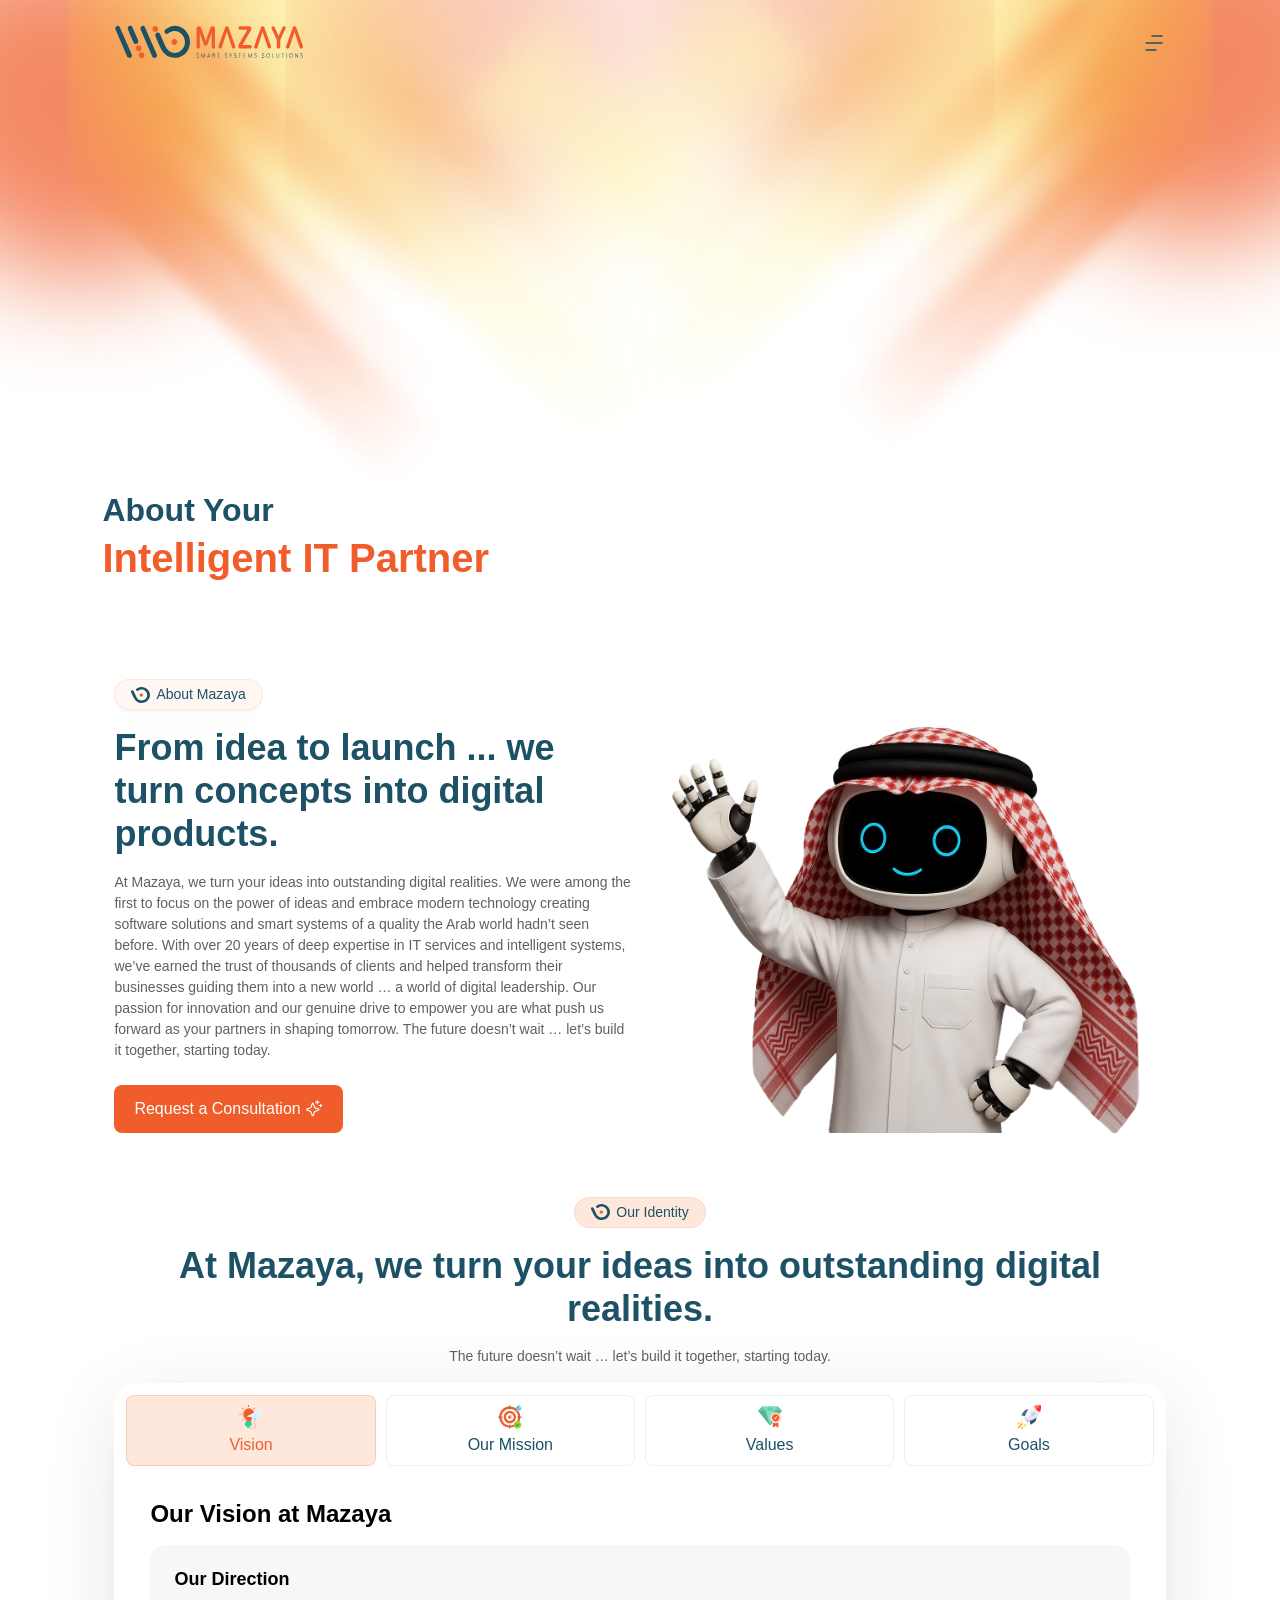
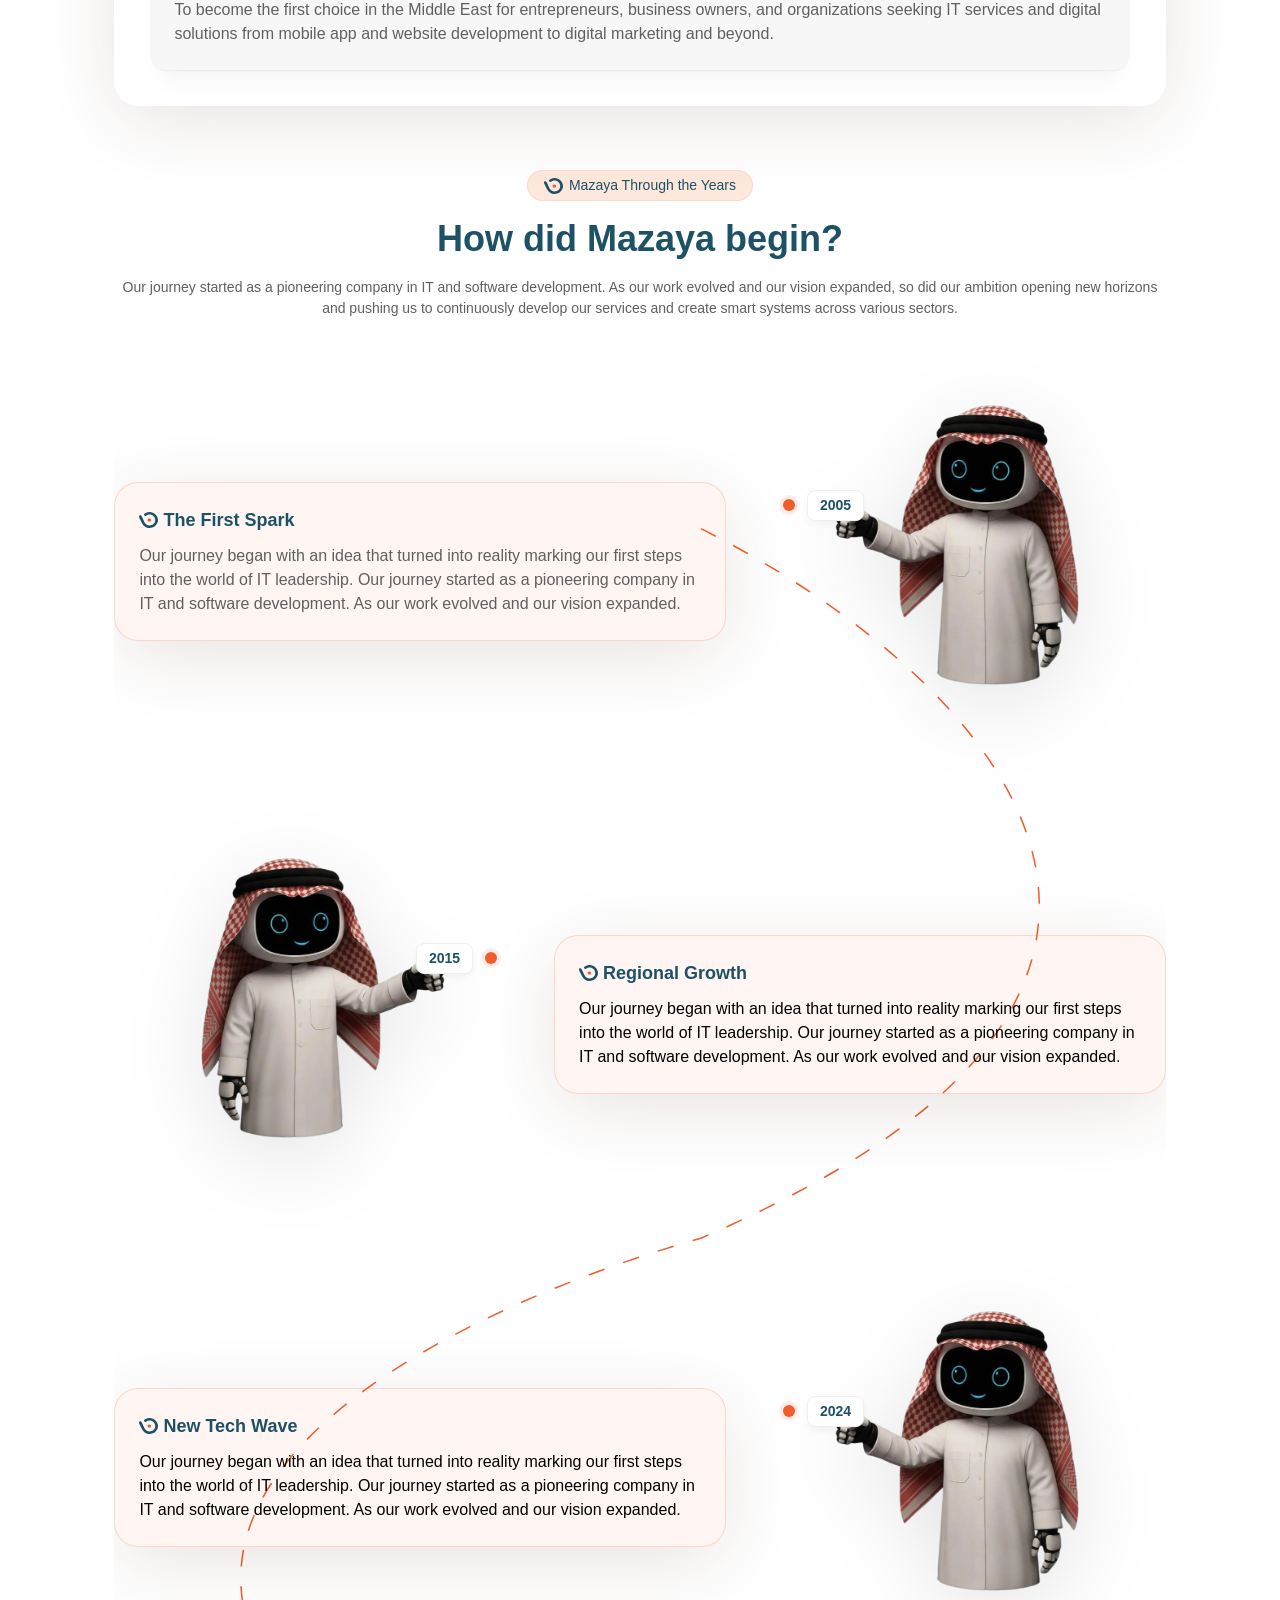
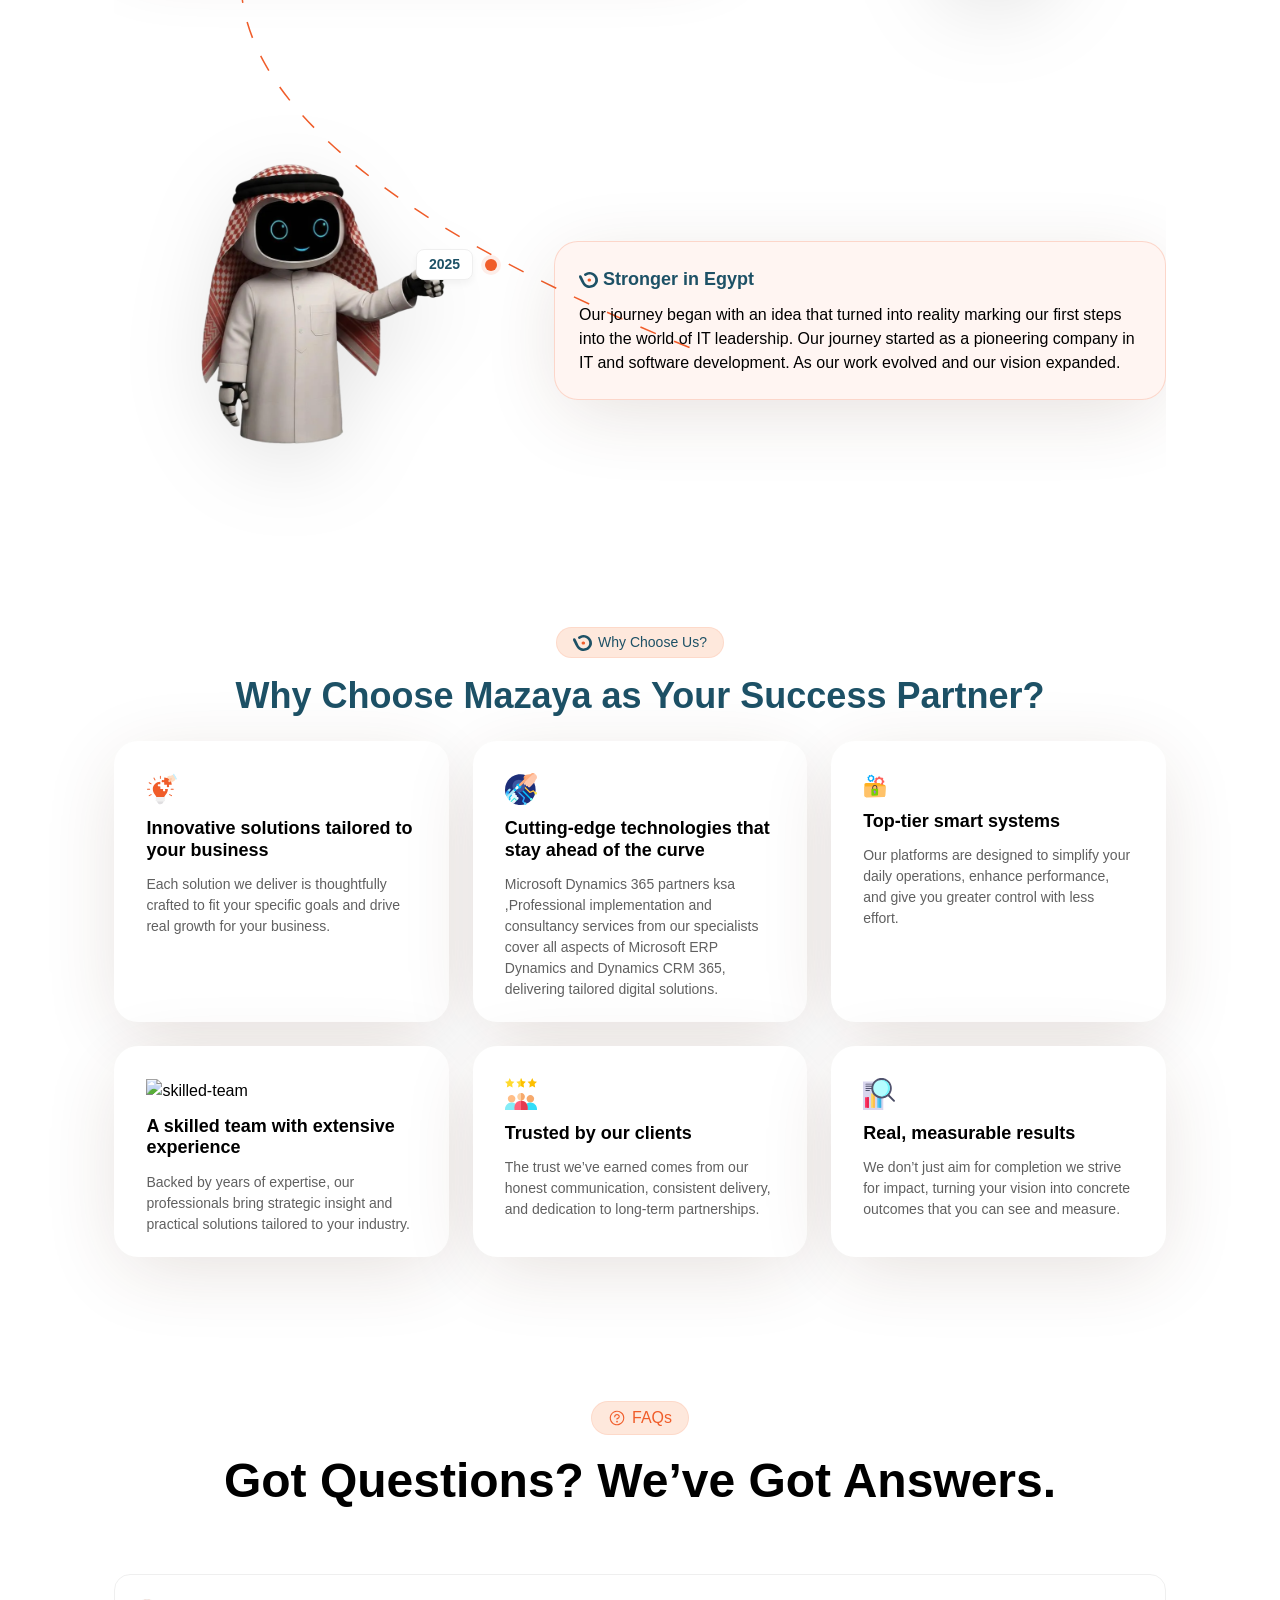
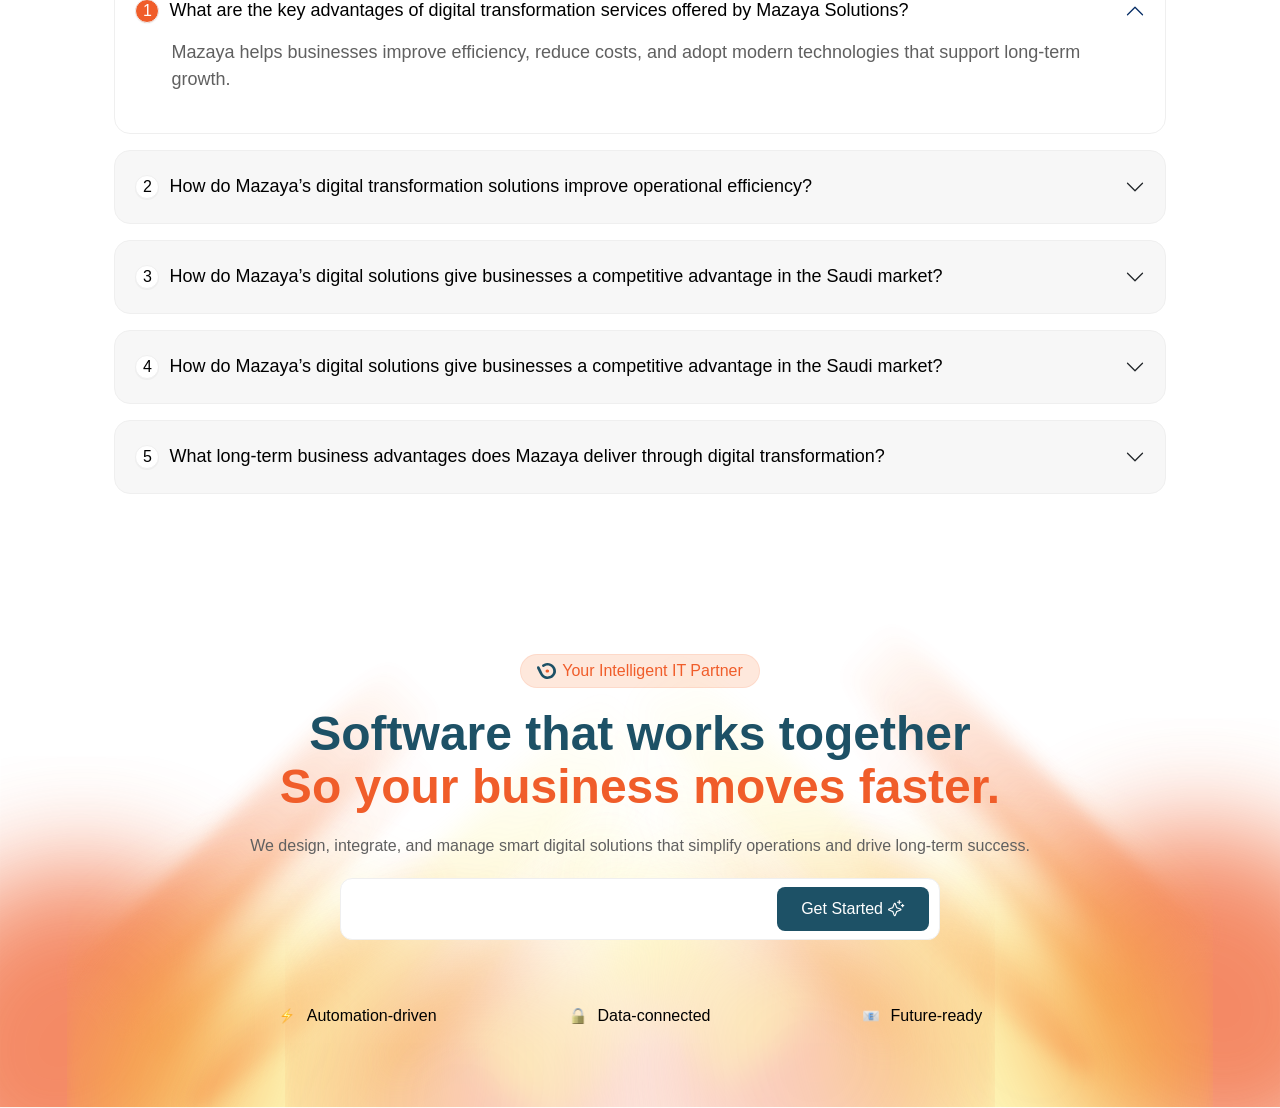
==== commit e3a11403: "enhance pages" ====
--- a/about-us.html
+++ b/about-us.html
@@ -4,7 +4,7 @@
 <head>
   <meta charset="UTF-8" />
   <meta name="viewport" content="width=device-width, initial-scale=1.0" />
-  <title>Mazaya</title>
+  <title>AboutUs</title>
 
   <!-- Bootstrap5 CSS -->
   <link href="https://cdn.jsdelivr.net/npm/bootstrap@5.3.2/dist/css/bootstrap.min.css" rel="stylesheet" />
@@ -79,103 +79,404 @@
       </nav>
 
       <!-- Main Section -->
-      <section class="main_page_header">
-        <div class="container">
+      <div class="main_page_header">
+          <video autoplay muted loop playsinline width="100%" class="object-fit-cover">
+            <source src="assets/images/about-video.mp4" type="video/mp4">
+          </video>
           <div class="main-text">
             <h1 class="main_title">
-                Who we are.
-                <span class="subtitle-orange">Innovation-driven digital partners.</span>
+                <span>About Your</span>
+                <span class="subtitle-orange">Intelligent IT Partner</span>
             </h1>
           </div>
+      </div>
+
+      <!-- About Mazaya -->
+      <section class="about_section">
+        <div class="container">
+          <div class="grid-2 main_sevices_managment">
+            <div class="small_main_text">
+                <div class="badge-pill">
+                <img src="assets/images/icons/mazaya_icon.svg" alt="mazaya_icon">
+                <span class="secondary-color">About Mazaya</span>
+                </div>
+
+                <h2 class="main_title">
+                  From idea to launch ... we turn concepts into digital products.
+                </h2>
+
+                <p class="description">
+                 At Mazaya, we turn your ideas into outstanding digital realities.
+                 We were among the first to focus on the power of ideas and embrace modern technology creating software solutions and smart systems of a quality the Arab world hadn’t seen before.
+                 With over 20 years of deep expertise in IT services and intelligent systems, we’ve earned the trust of thousands of clients and helped transform their businesses guiding them into a new world … a world of digital leadership.
+                 Our passion for innovation and our genuine drive to empower you are what push us forward as your partners in shaping tomorrow.
+                 The future doesn’t wait … let’s build it together, starting today.
+                </p>
+
+                 <button class="btn-primary custom-btn mt-2">
+                    Request a Consultation
+                   <svg xmlns="http://www.w3.org/2000/svg" width="17" height="17" viewBox="0 0 17 17" fill="none">
+                    <path d="M12.7702 8.51203L9.14348 7.17187L7.80755 3.54234C7.72843 3.32742 7.5853 3.14193 7.39745 3.01091C7.20961 2.87989 6.9861 2.80964 6.75708 2.80964C6.52805 2.80964 6.30454 2.87989 6.1167 3.01091C5.92886 3.14193 5.78572 3.32742 5.70661 3.54234L4.36223 7.17187L0.732702 8.50781C0.517777 8.58692 0.332291 8.73006 0.20127 8.9179C0.0702496 9.10575 0 9.32926 0 9.55828C0 9.7873 0.0702496 10.0108 0.20127 10.1987C0.332291 10.3865 0.517777 10.5296 0.732702 10.6087L4.36223 11.9531L5.69817 15.5827C5.77728 15.7976 5.92042 15.9831 6.10826 16.1141C6.2961 16.2451 6.51962 16.3154 6.74864 16.3154C6.97766 16.3154 7.20117 16.2451 7.38902 16.1141C7.57686 15.9831 7.71999 15.7976 7.79911 15.5827L9.14348 11.9531L12.773 10.6172C12.9879 10.5381 13.1734 10.3949 13.3044 10.2071C13.4355 10.0193 13.5057 9.79574 13.5057 9.56672C13.5057 9.33769 13.4355 9.11418 13.3044 8.92634C13.1734 8.7385 12.9879 8.59536 12.773 8.51625L12.7702 8.51203ZM8.51067 10.9842C8.43432 11.0124 8.36498 11.0567 8.30744 11.1143C8.2499 11.1718 8.20553 11.2411 8.17739 11.3175L6.75286 15.177L5.33114 11.3203C5.30304 11.2432 5.2584 11.1731 5.20034 11.115C5.14227 11.057 5.0722 11.0123 4.99505 10.9842L1.13841 9.5625L4.99505 8.14078C5.0722 8.11269 5.14227 8.06804 5.20034 8.00998C5.2584 7.95191 5.30304 7.88184 5.33114 7.80469L6.75286 3.94805L8.17458 7.80469C8.20272 7.88104 8.24709 7.95038 8.30463 8.00792C8.36217 8.06546 8.43151 8.10983 8.50786 8.13797L12.3673 9.5625L8.51067 10.9842ZM9.00286 2.25C9.00286 2.10082 9.06212 1.95774 9.16761 1.85225C9.2731 1.74676 9.41617 1.6875 9.56536 1.6875H10.6904V0.5625C10.6904 0.413316 10.7496 0.270242 10.8551 0.164752C10.9606 0.0592632 11.1037 0 11.2529 0C11.402 0 11.5451 0.0592632 11.6506 0.164752C11.7561 0.270242 11.8154 0.413316 11.8154 0.5625V1.6875H12.9404C13.0895 1.6875 13.2326 1.74676 13.3381 1.85225C13.4436 1.95774 13.5029 2.10082 13.5029 2.25C13.5029 2.39918 13.4436 2.54226 13.3381 2.64775C13.2326 2.75324 13.0895 2.8125 12.9404 2.8125H11.8154V3.9375C11.8154 4.08668 11.7561 4.22976 11.6506 4.33525C11.5451 4.44074 11.402 4.5 11.2529 4.5C11.1037 4.5 10.9606 4.44074 10.8551 4.33525C10.7496 4.22976 10.6904 4.08668 10.6904 3.9375V2.8125H9.56536C9.41617 2.8125 9.2731 2.75324 9.16761 2.64775C9.06212 2.54226 9.00286 2.39918 9.00286 2.25ZM16.3154 5.625C16.3154 5.77418 16.2561 5.91726 16.1506 6.02275C16.0451 6.12824 15.902 6.1875 15.7529 6.1875H15.1904V6.75C15.1904 6.89918 15.1311 7.04226 15.0256 7.14775C14.9201 7.25324 14.777 7.3125 14.6279 7.3125C14.4787 7.3125 14.3356 7.25324 14.2301 7.14775C14.1246 7.04226 14.0654 6.89918 14.0654 6.75V6.1875H13.5029C13.3537 6.1875 13.2106 6.12824 13.1051 6.02275C12.9996 5.91726 12.9404 5.77418 12.9404 5.625C12.9404 5.47582 12.9996 5.33274 13.1051 5.22725C13.2106 5.12176 13.3537 5.0625 13.5029 5.0625H14.0654V4.5C14.0654 4.35082 14.1246 4.20774 14.2301 4.10225C14.3356 3.99676 14.4787 3.9375 14.6279 3.9375C14.777 3.9375 14.9201 3.99676 15.0256 4.10225C15.1311 4.20774 15.1904 4.35082 15.1904 4.5V5.0625H15.7529C15.902 5.0625 16.0451 5.12176 16.1506 5.22725C16.2561 5.33274 16.3154 5.47582 16.3154 5.625Z" fill="white"/>
+                   </svg>
+                 </button>
+            </div>
+            <div class="grid_img">
+              <img src="assets/images/about.svg" alt="Mazaya Robot" class="h-img"/>
+            </div>
+          </div>
         </div>
       </section>
 
+      <!-- Our Identity -->
+      <section class="identity_section">
+        <div class="container">
+            <div class="small_main_text align-items-center text-center">
+                <div class="badge-pill">
+                <img src="assets/images/icons/mazaya_icon.svg" alt="mazaya_icon">
+                <span class="secondary-color">Our Identity</span>
+                </div>
+
+                <h2 class="main_title">
+                  At Mazaya, we turn your ideas into outstanding digital realities.
+                </h2>
+
+                <p class="description">
+                  The future doesn’t wait … let’s build it together, starting today.
+                </p>
+
+            </div>
+            <div class="identity_content custom-card mt-3">
+              <!-- Identity Tabs Navigation -->
+              <div class="identity-nav grid-4 w-100">
+                <button class="identity-tab active" data-tab="vision">
+                  <div class="icon">
+                    <img src="assets/images/icons/vision.svg" alt="vision_icon">
+                  </div>
+                  <span>Vision</span>
+                </button>
+                <button class="identity-tab" data-tab="mission">
+                  <div class="icon">
+                     <img src="assets/images/icons/mission.svg" alt="mission_icon">
+                  </div>
+                  <span>Our Mission</span>
+                </button>
+                <button class="identity-tab" data-tab="values">
+                  <div class="icon">
+                     <img src="assets/images/icons/values.svg" alt="values_icon">
+                  </div>
+                  <span>Values</span>
+                </button>
+                <button class="identity-tab" data-tab="goals">
+                  <div class="icon">
+                     <img src="assets/images/icons/goals.svg" alt="goals_icon">
+                  </div>
+                  <span>Goals</span>
+                </button>
+              </div>
+
+              <!-- Identity Tabs Content -->
+              <div class="identity-tabs-content">
+                <!-- Vision -->
+                <div class="identity-pane active" id="vision">
+                  <h3 class="pane-title">Our Vision at Mazaya</h3>
+                  <div class="pane-card">
+                    <h4>Our Direction</h4>
+                    <p class="description">To become the first choice in the Middle East for entrepreneurs, business owners, and organizations seeking IT services and digital solutions from mobile app and website development to digital marketing and beyond.</p>
+                  </div>
+                </div>
+                <!-- Mission -->
+                <div class="identity-pane" id="mission">
+                  <h3 class="pane-title">Our Mission at Mazaya</h3>
+                  <div class="pane-card">
+                    <h4>Our Purpose</h4>
+                    <p>We aim to empower businesses by providing high-quality, innovative technology solutions that drive digital transformation and foster sustainable growth in the ever-evolving Arab market.</p>
+                  </div>
+                </div>
+                <!-- Values -->
+                <div class="identity-pane" id="values">
+                  <h3 class="pane-title">Core Values</h3>
+                  <div class="pane-card">
+                    <h4>What Drives Us</h4>
+                    <p>Innovation, integrity, and client-centricity are at the heart of everything we do. We believe in building long-term partnerships based on trust and delivering excellence in every digital product we create.</p>
+                  </div>
+                </div>
+                <!-- Goals -->
+                <div class="identity-pane" id="goals">
+                  <h3 class="pane-title">Strategic Goals</h3>
+                  <div class="pane-card">
+                    <h4>Defining Success</h4>
+                    <p>To lead the digital frontier by continuously integrating cutting-edge technologies like AI and RPA into our solutions, ensuring our clients stay ahead of the curve and achieve digital leadership.</p>
+                  </div>
+                </div>
+              </div>
+            </div>
+        </div>
+      </section>
+
       <!-- Journey Section -->
-      <div class="about-us-page">
+      <section class="History_section">
         <div class="container">
-            
+            <div class="small_main_text align-items-center text-center">
+                <div class="badge-pill">
+                <img src="assets/images/icons/mazaya_icon.svg" alt="mazaya_icon">
+                <span class="secondary-color">Mazaya Through the Years</span>
+                </div>
+
+                <h2 class="main_title">
+                  How did Mazaya begin?
+                </h2>
+
+                <p class="description">
+                 Our journey started as a pioneering company in IT and software development. As our work evolved and our vision expanded, so did our ambition opening new horizons and pushing us to continuously develop our services and create smart systems across various sectors.
+                </p>
+
+            </div>
             <div class="journey-section">
                 <div class="journey-container">
                     
                     <!-- 2005 Point -->
                     <div class="journey-item">
-                        <div class="journey-card">
+                        <div class="journey-card custom-card">
                             <div class="card-header">
-                                <svg xmlns="http://www.w3.org/2000/svg" viewBox="0 0 24 24" fill="none" stroke="currentColor" stroke-width="2" stroke-linecap="round" stroke-linejoin="round"><path d="M12 2v4M12 18v4M4.93 4.93l2.83 2.83M16.24 16.24l2.83 2.83M2 12h4M18 12h4M4.93 19.07l2.83-2.83M16.24 7.76l2.83-2.83"></path><circle cx="12" cy="12" r="5"></circle></svg>
+                               <img src="assets/images/icons/mazaya_icon.svg" alt="mazaya_icon">
                                 The First Spark
                             </div>
-                            <p>Our journey began with an idea that turned into reality marking our first steps into the world of IT leadership. Our journey started as a pioneering company in IT and software development. As our work evolved and our vision expanded.</p>
-                        </div>
-                        <div class="center-point">
-                            <div class="dot"></div>
-                            <div class="year-pill">2005</div>
+                            <p class="description">Our journey began with an idea that turned into reality marking our first steps into the world of IT leadership. Our journey started as a pioneering company in IT and software development. As our work evolved and our vision expanded.</p>
                         </div>
                         <div class="robot-box">
                             <img src="assets/images/floating_robot.svg" alt="robot">
+                            <div class="center-point">
+                                <div class="dot"></div>
+                                <div class="year-pill">2005</div>
+                            </div>
                         </div>
                     </div>
 
                     <!-- Regional Growth -->
                     <div class="journey-item">
-                        <div class="journey-card">
+                        <div class="journey-card custom-card">
                             <div class="card-header">
-                                <svg xmlns="http://www.w3.org/2000/svg" viewBox="0 0 24 24" fill="none" stroke="currentColor" stroke-width="2" stroke-linecap="round" stroke-linejoin="round"><circle cx="12" cy="12" r="10"></circle><path d="M2 12h20M12 2a15.3 15.3 0 0 1 4 10 15.3 15.3 0 0 1-4 10 15.3 15.3 0 0 1-4-10 15.3 15.3 0 0 1 4-10z"></path></svg>
+                                <img src="assets/images/icons/mazaya_icon.svg" alt="mazaya_icon">
                                 Regional Growth
                             </div>
                             <p>Our journey began with an idea that turned into reality marking our first steps into the world of IT leadership. Our journey started as a pioneering company in IT and software development. As our work evolved and our vision expanded.</p>
-                        </div>
-                        <div class="center-point">
-                            <div class="dot"></div>
-                            <div class="year-pill">2015</div> <!-- Assume a mid year for growth -->
                         </div>
                         <div class="robot-box">
                             <img src="assets/images/floating_robot.svg" alt="robot">
+                            <div class="center-point">
+                                <div class="dot"></div>
+                                <div class="year-pill">2015</div> <!-- Assume a mid year for growth -->
+                            </div>
                         </div>
                     </div>
 
                     <!-- 2024 Point -->
                     <div class="journey-item">
-                        <div class="journey-card">
+                        <div class="journey-card custom-card">
                             <div class="card-header">
-                                <svg xmlns="http://www.w3.org/2000/svg" viewBox="0 0 24 24" fill="none" stroke="currentColor" stroke-width="2" stroke-linecap="round" stroke-linejoin="round"><path d="M13 2L3 14h9l-1 8 10-12h-9l1-8z"></path></svg>
+                               <img src="assets/images/icons/mazaya_icon.svg" alt="mazaya_icon">
                                 New Tech Wave
                             </div>
                             <p>Our journey began with an idea that turned into reality marking our first steps into the world of IT leadership. Our journey started as a pioneering company in IT and software development. As our work evolved and our vision expanded.</p>
-                        </div>
-                        <div class="center-point">
-                            <div class="dot"></div>
-                            <div class="year-pill">2024</div>
                         </div>
                         <div class="robot-box">
                             <img src="assets/images/floating_robot.svg" alt="robot">
+                            <div class="center-point">
+                                <div class="dot"></div>
+                                <div class="year-pill">2024</div>
+                            </div>
                         </div>
                     </div>
 
                     <!-- 2025 Stronger in Egypt -->
                     <div class="journey-item">
-                        <div class="journey-card">
+                        <div class="journey-card custom-card">
                             <div class="card-header">
-                                <svg xmlns="http://www.w3.org/2000/svg" viewBox="0 0 24 24" fill="none" stroke="currentColor" stroke-width="2" stroke-linecap="round" stroke-linejoin="round"><path d="M20.84 4.61a5.5 5.5 0 0 0-7.78 0L12 5.67l-1.06-1.06a5.5 5.5 0 0 0-7.78 7.78l1.06 1.06L12 21.23l7.78-7.78 1.06-1.06a5.5 5.5 0 0 0 0-7.78z"></path></svg>
+                              <img src="assets/images/icons/mazaya_icon.svg" alt="mazaya_icon">
                                 Stronger in Egypt
                             </div>
                             <p>Our journey began with an idea that turned into reality marking our first steps into the world of IT leadership. Our journey started as a pioneering company in IT and software development. As our work evolved and our vision expanded.</p>
-                        </div>
-                        <div class="center-point">
-                            <div class="dot"></div>
-                            <div class="year-pill">2025</div>
                         </div>
                         <div class="robot-box">
                             <img src="assets/images/floating_robot.svg" alt="robot">
-                        </div>
-                    </div>
-
-                </div>
-            </div>
-
-        </div>
-      </div>
+                             <div class="center-point">
+                                <div class="dot"></div>
+                                <div class="year-pill">2025</div>
+                            </div>
+                        </div>
+                    </div>
+
+                </div>
+            </div>
+
+        </div>
+      </section>
+
+      <!-- Choosing Section -->
+      <section class="Choosing_section">
+        <div class="container">
+          <div class="small_main_text align-items-center text-center">
+                <div class="badge-pill">
+                <img src="assets/images/icons/mazaya_icon.svg" alt="mazaya_icon">
+                <span class="secondary-color">Why Choose Us?</span>
+                </div>
+
+                <h2 class="main_title">
+                  Why Choose Mazaya as Your Success Partner?
+                </h2>
+          </div>
+          <div class="grid-3">
+            <div class="choose-card custom-card">
+                <div class="card-header">
+                  <div class="card-icon">
+                    <img src="assets/images/icons/inovative.svg" alt="innovative icon">
+                  </div>
+                  <h3 class="card-title">Innovative solutions tailored to your business</h3>
+                  <p class="card-description">Each solution we deliver is thoughtfully crafted to fit your specific goals and drive real growth for your business.</p>
+                </div>
+            </div>
+            <div class="choose-card custom-card">
+                <div class="card-header">
+                  <div class="card-icon">
+                    <img src="assets/images/icons/cutting.svg" alt="cutting-edge icon">
+                  </div>
+                  <h3 class="card-title">Cutting-edge technologies that stay ahead of the curve</h3>
+                  <p class="card-description">Microsoft Dynamics 365 partners ksa ,Professional implementation and consultancy services from our specialists cover all aspects of Microsoft ERP Dynamics and Dynamics CRM 365, delivering tailored digital solutions.</p>
+                </div>
+            </div>
+            <div class="choose-card custom-card">
+                <div class="card-header">
+                  <div class="card-icon">
+                    <img src="assets/images/icons/top-tier.svg" alt="Top-tier">
+                  </div>
+                  <h3 class="card-title">Top-tier smart systems</h3>
+                  <p class="card-description">Our platforms are designed to simplify your daily operations, enhance performance, and give you greater control with less effort.</p>
+                </div>
+            </div>
+            <div class="choose-card custom-card">
+                <div class="card-header">
+                  <div class="card-icon">
+                    <img src="assets/images/icons/skilled-team.svg" alt="skilled-team">
+                  </div>
+                  <h3 class="card-title">A skilled team with extensive experience</h3>
+                  <p class="card-description">
+                    Backed by years of expertise, our professionals bring strategic insight and practical solutions tailored to your industry.
+                  </p>
+                </div>
+            </div>
+            <div class="choose-card custom-card">
+                <div class="card-header">
+                  <div class="card-icon">
+                    <img src="assets/images/icons/trusted.svg" alt="trusted">
+                  </div>
+                  <h3 class="card-title">Trusted by our clients</h3>
+                  <p class="card-description">The trust we’ve earned comes from our honest communication, consistent delivery, and dedication to long-term partnerships.</p>
+                </div>
+            </div>
+            <div class="choose-card custom-card">
+                <div class="card-header">
+                  <div class="card-icon">
+                    <img src="assets/images/icons/real.svg" alt="real icon">
+                  </div>
+                  <h3 class="card-title">Real, measurable results</h3>
+                  <p class="card-description">We don’t just aim for completion we strive for impact, turning your vision into concrete outcomes that you can see and measure.</p>
+                </div>
+            </div>
+          </div>
+        </div>
+      </section>
 
     </main>
+
+      <!-- FAQ Section -->
+      <section class="faq-section">
+            <div class="container">
+            
+            <!-- Section Header -->
+            <div class="main-text">
+                <div class="badge-pill">
+                <svg xmlns="http://www.w3.org/2000/svg" width="18" height="18" viewBox="0 0 18 18" fill="none">
+                    <path d="M9.84375 12.6562C9.84375 12.8231 9.79427 12.9863 9.70156 13.125C9.60884 13.2638 9.47707 13.3719 9.32289 13.4358C9.16872 13.4996 8.99907 13.5163 8.8354 13.4838C8.67172 13.4512 8.52138 13.3709 8.40338 13.2529C8.28538 13.1349 8.20502 12.9845 8.17247 12.8209C8.13991 12.6572 8.15662 12.4875 8.22048 12.3334C8.28434 12.1792 8.39249 12.0474 8.53124 11.9547C8.66999 11.862 8.83313 11.8125 9 11.8125C9.22378 11.8125 9.43839 11.9014 9.59662 12.0596C9.75486 12.2179 9.84375 12.4325 9.84375 12.6562ZM9 5.0625C7.44891 5.0625 6.1875 6.19805 6.1875 7.59375V7.875C6.1875 8.02418 6.24677 8.16726 6.35226 8.27275C6.45775 8.37824 6.60082 8.4375 6.75 8.4375C6.89919 8.4375 7.04226 8.37824 7.14775 8.27275C7.25324 8.16726 7.3125 8.02418 7.3125 7.875V7.59375C7.3125 6.82031 8.06977 6.1875 9 6.1875C9.93024 6.1875 10.6875 6.82031 10.6875 7.59375C10.6875 8.36719 9.93024 9 9 9C8.85082 9 8.70775 9.05926 8.60226 9.16475C8.49677 9.27024 8.4375 9.41332 8.4375 9.5625V10.125C8.4375 10.2742 8.49677 10.4173 8.60226 10.5227C8.70775 10.6282 8.85082 10.6875 9 10.6875C9.14919 10.6875 9.29226 10.6282 9.39775 10.5227C9.50324 10.4173 9.5625 10.2742 9.5625 10.125V10.0744C10.845 9.83883 11.8125 8.81578 11.8125 7.59375C11.8125 6.19805 10.5511 5.0625 9 5.0625ZM16.3125 9C16.3125 10.4463 15.8836 11.8601 15.0801 13.0626C14.2766 14.2651 13.1346 15.2024 11.7984 15.7559C10.4622 16.3093 8.99189 16.4541 7.57341 16.172C6.15492 15.8898 4.85196 15.1934 3.82928 14.1707C2.80661 13.148 2.11017 11.8451 1.82801 10.4266C1.54586 9.00811 1.69067 7.53781 2.24413 6.20163C2.7976 4.86544 3.73486 3.72339 4.9374 2.91988C6.13993 2.11637 7.55373 1.6875 9 1.6875C10.9388 1.68955 12.7975 2.46063 14.1685 3.83154C15.5394 5.20246 16.3105 7.06123 16.3125 9ZM15.1875 9C15.1875 7.77623 14.8246 6.57994 14.1447 5.56241C13.4648 4.54488 12.4985 3.75181 11.3679 3.2835C10.2372 2.81518 8.99314 2.69264 7.79288 2.93139C6.59262 3.17014 5.49012 3.75944 4.62478 4.62478C3.75944 5.49011 3.17014 6.59262 2.93139 7.79288C2.69265 8.99314 2.81518 10.2372 3.2835 11.3679C3.75182 12.4985 4.54488 13.4648 5.56241 14.1447C6.57994 14.8246 7.77623 15.1875 9 15.1875C10.6405 15.1856 12.2132 14.5331 13.3732 13.3732C14.5331 12.2132 15.1856 10.6405 15.1875 9Z" fill="#F05D2A"/>
+                </svg>
+                <span> FAQs </span>
+                </div>
+
+                <h1 class="main_title font-color">
+                Got Questions? We’ve Got Answers.
+                </h1>
+            </div>
+
+            <!-- FAQ Accordion -->
+            <div class="FAQ_accordion accordion" id="accordionExample">
+                <div class="accordion-item">
+                <h2 class="accordion-header">
+                    <div class="accordion_no">1</div>
+                    <button class="accordion-button" type="button" data-bs-toggle="collapse" data-bs-target="#collapseOne" aria-expanded="true" aria-controls="collapseOne">
+                    What are the key advantages of digital transformation services offered by Mazaya Solutions?
+                    </button>
+                </h2>
+                <div id="collapseOne" class="accordion-collapse collapse show" data-bs-parent="#accordionExample">
+                    <div class="accordion-body">
+                    Mazaya helps businesses improve efficiency, reduce costs, and adopt modern technologies that support long-term growth.
+                    </div>
+                </div>
+                </div>
+                <div class="accordion-item">
+                <h2 class="accordion-header">
+                    <div class="accordion_no">2</div>
+                    <button class="accordion-button collapsed" type="button" data-bs-toggle="collapse" data-bs-target="#collapseTwo" aria-expanded="false" aria-controls="collapseTwo">
+                    How do Mazaya’s digital transformation solutions improve operational efficiency?
+                    </button>
+                </h2>
+                <div id="collapseTwo" class="accordion-collapse collapse" data-bs-parent="#accordionExample">
+                    <div class="accordion-body">
+                    <strong>This is the second item’s accordion body.</strong> It is hidden by default, until the collapse plugin adds the appropriate classes that we use to style each element. These classes control the overall appearance, as well as the showing and hiding via CSS transitions. You can modify any of this with custom CSS or overriding our default variables. It’s also worth noting that just about any HTML can go within the <code>.accordion-body</code>, though the transition does limit overflow.
+                    </div>
+                </div>
+                </div>
+                <div class="accordion-item">
+                <h2 class="accordion-header">
+                    <span class="accordion_no">3</span>
+                    <button class="accordion-button collapsed" type="button" data-bs-toggle="collapse" data-bs-target="#collapseThree" aria-expanded="false" aria-controls="collapseThree">
+                    How do Mazaya’s digital solutions give businesses a competitive advantage in the Saudi market?
+                    </button>
+                </h2>
+                <div id="collapseThree" class="accordion-collapse collapse" data-bs-parent="#accordionExample">
+                    <div class="accordion-body">
+                    <strong>This is the third item’s accordion body.</strong> It is hidden by default, until the collapse plugin adds the appropriate classes that we use to style each element. These classes control the overall appearance, as well as the showing and hiding via CSS transitions. You can modify any of this with custom CSS or overriding our default variables. It’s also worth noting that just about any HTML can go within the <code>.accordion-body</code>, though the transition does limit overflow.
+                    </div>
+                </div>
+                </div>
+                <div class="accordion-item">
+                <h2 class="accordion-header">
+                    <span class="accordion_no">4</span>
+                    <button class="accordion-button collapsed" type="button" data-bs-toggle="collapse" data-bs-target="#collapseFour" aria-expanded="false" aria-controls="collapseFour">
+                    How do Mazaya’s digital solutions give businesses a competitive advantage in the Saudi market?
+                    </button>
+                </h2>
+                <div id="collapseFour" class="accordion-collapse collapse" data-bs-parent="#accordionExample">
+                    <div class="accordion-body">
+                    <strong>This is the fourth item’s accordion body.</strong> It is hidden by default, until the collapse plugin adds the appropriate classes that we use to style each element. These classes control the overall appearance, as well as the showing and hiding via CSS transitions. You can modify any of this with custom CSS or overriding our default variables. It’s also worth noting that just about any HTML can go within the <code>.accordion-body</code>, though the transition does limit overflow.
+                    </div>
+                </div>
+                </div>
+                <div class="accordion-item">
+                <h2 class="accordion-header">
+                    <span class="accordion_no">5</span>
+                    <button class="accordion-button collapsed" type="button" data-bs-toggle="collapse" data-bs-target="#collapseFive" aria-expanded="false" aria-controls="collapseFive">
+                    What long-term business advantages does Mazaya deliver through digital transformation?
+                    </button>
+                </h2>
+                <div id="collapseFive" class="accordion-collapse collapse" data-bs-parent="#accordionExample">
+                    <div class="accordion-body">
+                    <strong>This is the fourth item’s accordion body.</strong> It is hidden by default, until the collapse plugin adds the appropriate classes that we use to style each element. These classes control the overall appearance, as well as the showing and hiding via CSS transitions. You can modify any of this with custom CSS or overriding our default variables. It’s also worth noting that just about any HTML can go within the <code>.accordion-body</code>, though the transition does limit overflow.
+                    </div>
+                </div>
+                </div>
+            </div>
+            
+            </div>
+      </section>
 
    <!-- Footer -->
    <footer>
@@ -195,15 +496,15 @@
          We design, integrate, and manage smart digital solutions that simplify operations and drive long-term success.
         </p>
 
-        <div class="footer-input-wrapper">
-          <input type="text" />
+        <form class="footer-input-wrapper">
+          <input type="text" class="form-control" />
           <button class="btn-start custom-btn btn-secondary">
             Get Started
             <svg xmlns="http://www.w3.org/2000/svg" width="17" height="17" viewBox="0 0 17 17" fill="none">
               <path d="M12.7702 8.51203L9.14348 7.17187L7.80755 3.54234C7.72843 3.32742 7.5853 3.14193 7.39745 3.01091C7.20961 2.87989 6.9861 2.80964 6.75708 2.80964C6.52805 2.80964 6.30454 2.87989 6.1167 3.01091C5.92886 3.14193 5.78572 3.32742 5.70661 3.54234L4.36223 7.17187L0.732702 8.50781C0.517777 8.58692 0.332291 8.73006 0.20127 8.9179C0.0702496 9.10575 0 9.32926 0 9.55828C0 9.7873 0.0702496 10.0108 0.20127 10.1987C0.332291 10.3865 0.517777 10.5296 0.732702 10.6087L4.36223 11.9531L5.69817 15.5827C5.77728 15.7976 5.92042 15.9831 6.10826 16.1141C6.2961 16.2451 6.51962 16.3154 6.74864 16.3154C6.97766 16.3154 7.20117 16.2451 7.38902 16.1141C7.57686 15.9831 7.71999 15.7976 7.79911 15.5827L9.14348 11.9531L12.773 10.6172C12.9879 10.5381 13.1734 10.3949 13.3044 10.2071C13.4355 10.0193 13.5057 9.79574 13.5057 9.56672C13.5057 9.33769 13.4355 9.11418 13.3044 8.92634C13.1734 8.7385 12.9879 8.59536 12.773 8.51625L12.7702 8.51203ZM8.51067 10.9842C8.43432 11.0124 8.36498 11.0567 8.30744 11.1143C8.2499 11.1718 8.20553 11.2411 8.17739 11.3175L6.75286 15.177L5.33114 11.3203C5.30304 11.2432 5.2584 11.1731 5.20034 11.115C5.14227 11.057 5.0722 11.0123 4.99505 10.9842L1.13841 9.5625L4.99505 8.14078C5.0722 8.11269 5.14227 8.06804 5.20034 8.00998C5.2584 7.95191 5.30304 7.88184 5.33114 7.80469L6.75286 3.94805L8.17458 7.80469C8.20272 7.88104 8.24709 7.95038 8.30463 8.00792C8.36217 8.06546 8.43151 8.10983 8.50786 8.13797L12.3673 9.5625L8.51067 10.9842ZM9.00286 2.25C9.00286 2.10082 9.06212 1.95774 9.16761 1.85225C9.2731 1.74676 9.41617 1.6875 9.56536 1.6875H10.6904V0.5625C10.6904 0.413316 10.7496 0.270242 10.8551 0.164752C10.9606 0.0592632 11.1037 0 11.2529 0C11.402 0 11.5451 0.0592632 11.6506 0.164752C11.7561 0.270242 11.8154 0.413316 11.8154 0.5625V1.6875H12.9404C13.0895 1.6875 13.2326 1.74676 13.3381 1.85225C13.4436 1.95774 13.5029 2.10082 13.5029 2.25C13.5029 2.39918 13.4436 2.54226 13.3381 2.64775C13.2326 2.75324 13.0895 2.8125 12.9404 2.8125H11.8154V3.9375C11.8154 4.08668 11.7561 4.22976 11.6506 4.33525C11.5451 4.44074 11.402 4.5 11.2529 4.5C11.1037 4.5 10.9606 4.44074 10.8551 4.33525C10.7496 4.22976 10.6904 4.08668 10.6904 3.9375V2.8125H9.56536C9.41617 2.8125 9.2731 2.75324 9.16761 2.64775C9.06212 2.54226 9.00286 2.39918 9.00286 2.25ZM16.3154 5.625C16.3154 5.77418 16.2561 5.91726 16.1506 6.02275C16.0451 6.12824 15.902 6.1875 15.7529 6.1875H15.1904V6.75C15.1904 6.89918 15.1311 7.04226 15.0256 7.14775C14.9201 7.25324 14.777 7.3125 14.6279 7.3125C14.4787 7.3125 14.3356 7.25324 14.2301 7.14775C14.1246 7.04226 14.0654 6.89918 14.0654 6.75V6.1875H13.5029C13.3537 6.1875 13.2106 6.12824 13.1051 6.02275C12.9996 5.91726 12.9404 5.77418 12.9404 5.625C12.9404 5.47582 12.9996 5.33274 13.1051 5.22725C13.2106 5.12176 13.3537 5.0625 13.5029 5.0625H14.0654V4.5C14.0654 4.35082 14.1246 4.20774 14.2301 4.10225C14.3356 3.99676 14.4787 3.9375 14.6279 3.9375C14.777 3.9375 14.9201 3.99676 15.0256 4.10225C15.1311 4.20774 15.1904 4.35082 15.1904 4.5V5.0625H15.7529C15.902 5.0625 16.0451 5.12176 16.1506 5.22725C16.2561 5.33274 16.3154 5.47582 16.3154 5.625Z" fill="white"/>
             </svg>
           </button>
-        </div>
+        </form>
       </div>
       <div class="footer-catergory grid-3 w-75">
           <div> <img src="assets/images/icons/Automation-driven.svg" alt="icon-img"> <span>Automation-driven</span></div>
--- a/scss/main.css
+++ b/scss/main.css
@@ -1,24 +1,57 @@
 @charset "UTF-8";
+.Choosing_section .choose-card, .services-section .service-card {
+  align-items: start;
+}
+.Choosing_section .choose-card .card-header, .services-section .service-card .card-header {
+  display: flex;
+  justify-content: flex-start;
+  align-items: start;
+  flex-direction: column;
+  gap: 0.8rem;
+  flex-wrap: wrap;
+  padding: 20px 20px 10px 20px;
+}
+.Choosing_section .choose-card .solution-pill, .services-section .service-card .solution-pill {
+  color: #F05D2A;
+  border: 1px solid rgba(240, 93, 42, 0.16);
+  background-color: rgba(244, 110, 38, 0.16);
+}
+.Choosing_section .choose-card .solution-pill:hover, .services-section .service-card .solution-pill:hover {
+  transition: all 0.3s ease;
+  transform: translateX(-2px);
+}
+
 body {
   font-family: "Rethink Sans", sans-serif;
   position: relative;
   color: #000;
   margin: 0;
   padding: 0;
-}
-
-h1, h2, h3, h4, h5, h6 {
+  min-width: 350px;
+}
+
+h1, h2, h3, h4, h5, h6, p {
   margin: 0;
 }
 
-p {
-  margin: 0;
+.custom-ul {
+  padding: 0px;
+  margin: 0px;
+  list-style: none;
+}
+
+.site-wrapper {
+  min-height: 100vh;
+}
+
+main {
+  max-width: 100%;
 }
 
 section {
-  margin-top: clamp(0.7rem, 2vw, 2.5rem);
   padding-inline: clamp(1rem, 8vw, 8rem);
   position: relative;
+  padding-block: 2rem;
 }
 
 /* Inter Font */
@@ -57,110 +90,13 @@
   font-style: normal;
   font-display: swap;
 }
-.custom-btn {
-  display: flex;
-  justify-content: flex-start;
-  align-items: center;
-  flex-direction: row;
-  gap: 5px;
-  flex-wrap: wrap;
-  border-radius: 8px;
-  padding: 12px 20px;
-  font-weight: 500;
-  font-size: 16px;
-  border: 0px;
-  cursor: pointer;
-}
-
-.btn-secondary {
-  background-color: #1D5166;
-  color: white;
-}
-
-.description {
-  font-size: 16px;
-  font-weight: 500;
-  color: #606060;
-}
-
-.grid-2 {
-  display: grid;
-  grid-template-columns: repeat(auto-fit, minmax(47%, 1fr));
-  gap: 1rem;
-}
-
-.grid-3 {
-  display: grid;
-  gap: 10px;
-  grid-template-columns: repeat(auto-fit, minmax(30%, 1fr));
-}
-
-.full-width {
-  grid-column: 1/-1;
-}
-
-.custom-label, .custom-form .form-label {
-  display: block;
-  color: #606060;
-  font-size: 16px;
-  font-weight: 500;
-  margin-bottom: 0.4rem;
-}
-
-.custom-form .form-control-custom {
-  width: 100%;
-  background-color: #F7F7F7;
-  border: 1px solid rgba(255, 255, 255, 0.15);
-  border-radius: 8px;
-  padding: 0.8rem 0.8rem;
-  font-size: 16px;
-  color: #000;
-  outline: none;
-  transition: all 0.3s ease;
-}
-.custom-form .form-control-custom::-moz-placeholder {
-  color: #A0A0A0;
-  font-size: 14px;
-  font-weight: 400;
-}
-.custom-form .form-control-custom::placeholder {
-  color: #A0A0A0;
-  font-size: 14px;
-  font-weight: 400;
-}
-.custom-form .form-control-custom:focus {
-  background-color: #f2f2f2;
-  box-shadow: 0 0 0 1px rgba(29, 81, 102, 0.5);
-}
-.custom-form textarea.form-control-custom {
-  resize: none;
-  height: auto;
-}
-
-.gap-sm {
-  gap: 0.8rem;
-}
-
-.gap-md {
-  gap: 2rem;
-}
-
-@media screen and (max-width: 991px) {
-  .grid-2 {
-    grid-template-columns: 1fr;
-  }
-}
-@media screen and (max-width: 768px) {
-  .grid-3 {
-    grid-template-columns: 1fr;
-  }
-}
 .navbar {
   padding: 20px clamp(1rem, 8vw, 8rem);
   top: 0;
   left: 0;
   width: 100%;
   z-index: 1000;
+  position: absolute;
 }
 .navbar .navbar-toggler {
   border: none;
@@ -370,6 +306,7 @@
 
 footer {
   padding-block: 5rem;
+  position: relative;
 }
 footer .main-text {
   display: flex;
@@ -452,6 +389,7 @@
   flex-direction: row;
   gap: 0.5rem;
   flex-wrap: wrap;
+  padding-top: 120px;
 }
 .hero .main-text .badge-pill {
   color: #1D5166;
@@ -472,22 +410,22 @@
   z-index: -1;
 }
 .hero .hero-visuals {
+  border: 2px solid red;
   position: relative;
   width: 100%;
   min-height: 600px;
-  margin-top: 2rem;
+}
+.hero .hero-visuals .robot-img {
+  border: 2px solid green;
+  position: relative;
+  z-index: 5;
+  height: 100%;
   display: flex;
   justify-content: center;
   align-items: flex-end;
   flex-direction: row;
   gap: 5px;
   flex-wrap: wrap;
-}
-.hero .hero-visuals .robot-img {
-  position: relative;
-  z-index: 5;
-  max-width: 50%;
-  height: auto;
 }
 .hero .hero-visuals .card-float {
   background: #fff;
@@ -495,23 +433,15 @@
   padding: 0.8rem;
   box-shadow: 0 30px 60px rgba(0, 0, 0, 0.08);
   border: 1px solid rgba(0, 0, 0, 0.03);
-  position: absolute;
   z-index: 6;
   text-align: left;
-}
-.hero .hero-visuals .card-float:hover {
-  transform: translateY(-10px) rotate(0deg) !important;
-  z-index: 10;
+  transition: all 0.4s cubic-bezier(0.165, 0.84, 0.44, 1);
 }
 .hero .hero-visuals .card-float.health-card {
   min-width: -moz-fit-content;
   min-width: fit-content;
-  width: 27%;
-  top: 20%;
-  left: 6%;
-  max-width: 400px;
-  transform: rotate(-5deg);
-  animation: floatLeft 6s ease-in-out infinite;
+  width: 85%;
+  transform: rotate(-7deg);
 }
 .hero .hero-visuals .card-float.health-card .card-header {
   display: flex;
@@ -541,7 +471,7 @@
   justify-content: flex-start;
   align-items: center;
   flex-direction: row;
-  gap: 8px;
+  gap: 4px;
   flex-wrap: wrap;
   margin: 1rem 0;
 }
@@ -550,11 +480,135 @@
   height: 18px;
   background: #eee;
   border-radius: 2px;
+  max-width: 4px;
 }
 .hero .hero-visuals .card-float.health-card .card-body .progress-bar-stack .bar-unit.active {
   background: #12B76A;
 }
 .hero .hero-visuals .card-float.health-card .card-body .view-details-btn {
+  display: flex;
+  justify-content: flex-start;
+  align-items: center;
+  flex-direction: row;
+  gap: 5px;
+  flex-wrap: wrap;
+  background: rgba(244, 110, 38, 0.16);
+  color: #F05D2A;
+  font-size: 12px;
+  font-weight: 600;
+  padding: 8px;
+  border-radius: 8px;
+  text-decoration: none;
+  width: 100%;
+  margin-top: 1rem;
+  text-align: center;
+}
+.hero .hero-visuals .card-float.performance-card {
+  transform: rotate(2deg);
+  animation: floatRight 6s ease-in-out infinite 1s;
+}
+.hero .hero-visuals .card-float.performance-card .card-header-top {
+  margin-bottom: 1.5rem;
+}
+.hero .hero-visuals .card-float.performance-card .card-header-top .score-line {
+  display: flex;
+  justify-content: space-between;
+  align-items: center;
+  flex-direction: row;
+  gap: 5px;
+  flex-wrap: wrap;
+  margin-top: 8px;
+}
+.hero .hero-visuals .card-float.performance-card .card-header-top .score-line .score-val {
+  font-size: 24px;
+  font-weight: 700;
+  color: #1D5166;
+}
+.hero .hero-visuals .card-float.performance-card .card-header-top .score-line .badge-trend {
+  background: #ECFDF3;
+  color: #027A48;
+  padding: 4px 10px;
+  border-radius: 50px;
+  font-size: 12px;
+  font-weight: 600;
+}
+.hero .hero-visuals .card-float.performance-card .stat-bars {
+  display: flex;
+  height: 6px;
+  border-radius: 10px;
+  overflow: hidden;
+  margin-bottom: 1rem;
+}
+.hero .hero-visuals .card-float.performance-card .stat-bars .stat-segment {
+  height: 100%;
+}
+.hero .hero-visuals .card-float.performance-card .stat-bars .blue {
+  background: #2E90FA;
+}
+.hero .hero-visuals .card-float.performance-card .stat-bars .purple {
+  background: #BF5AF2;
+}
+.hero .hero-visuals .card-float.performance-card .stat-bars .orange {
+  background: #F05D2A;
+}
+.hero .hero-visuals .card-float.performance-card .legend {
+  display: flex;
+  justify-content: flex-start;
+  align-items: center;
+  flex-direction: row;
+  gap: 12px;
+  flex-wrap: wrap;
+  margin-bottom: 1.5rem;
+}
+.hero .hero-visuals .card-float.performance-card .legend .legend-item {
+  font-size: 10px;
+  font-weight: 600;
+  color: #606060;
+  display: flex;
+  justify-content: flex-start;
+  align-items: center;
+  flex-direction: row;
+  gap: 4px;
+  flex-wrap: wrap;
+}
+.hero .hero-visuals .card-float.performance-card .legend .legend-item::before {
+  content: "";
+  width: 6px;
+  height: 6px;
+  border-radius: 50%;
+}
+.hero .hero-visuals .card-float.performance-card .legend .legend-item.blue::before {
+  background: #2E90FA;
+}
+.hero .hero-visuals .card-float.performance-card .legend .legend-item.purple::before {
+  background: #BF5AF2;
+}
+.hero .hero-visuals .card-float.performance-card .legend .legend-item.orange::before {
+  background: #F05D2A;
+}
+.hero .hero-visuals .card-float.performance-card .module-status {
+  border-top: 1px solid #f0f0f0;
+  padding-top: 1rem;
+}
+.hero .hero-visuals .card-float.performance-card .module-status .section-label {
+  font-weight: 600;
+  margin-bottom: 8px;
+}
+.hero .hero-visuals .card-float.performance-card .module-status .status-row {
+  display: flex;
+  justify-content: space-between;
+  align-items: center;
+  flex-direction: row;
+  gap: 5px;
+  flex-wrap: wrap;
+  font-size: 12px;
+  margin-bottom: 6px;
+}
+.hero .hero-visuals .card-float.performance-card .module-status .status-row span:last-child {
+  font-weight: 700;
+  color: #1D5166;
+}
+.hero .hero-visuals .card-float.performance-card .view-report-btn {
   display: flex;
   justify-content: flex-start;
   align-items: center;
@@ -571,131 +625,6 @@
   width: 100%;
   margin-top: 1rem;
 }
-.hero .hero-visuals .card-float.performance-card {
-  width: 320px;
-  top: 10%;
-  right: 5%;
-  transform: rotate(2deg);
-  animation: floatRight 6s ease-in-out infinite 1s;
-}
-.hero .hero-visuals .card-float.performance-card .card-header-top {
-  margin-bottom: 1.5rem;
-}
-.hero .hero-visuals .card-float.performance-card .card-header-top .score-line {
-  display: flex;
-  justify-content: space-between;
-  align-items: center;
-  flex-direction: row;
-  gap: 5px;
-  flex-wrap: wrap;
-  margin-top: 8px;
-}
-.hero .hero-visuals .card-float.performance-card .card-header-top .score-line .score-val {
-  font-size: 24px;
-  font-weight: 700;
-  color: #1D5166;
-}
-.hero .hero-visuals .card-float.performance-card .card-header-top .score-line .badge-trend {
-  background: #ECFDF3;
-  color: #027A48;
-  padding: 4px 10px;
-  border-radius: 50px;
-  font-size: 12px;
-  font-weight: 600;
-}
-.hero .hero-visuals .card-float.performance-card .stat-bars {
-  display: flex;
-  height: 6px;
-  border-radius: 10px;
-  overflow: hidden;
-  margin-bottom: 1rem;
-}
-.hero .hero-visuals .card-float.performance-card .stat-bars .stat-segment {
-  height: 100%;
-}
-.hero .hero-visuals .card-float.performance-card .stat-bars .blue {
-  background: #2E90FA;
-}
-.hero .hero-visuals .card-float.performance-card .stat-bars .purple {
-  background: #BF5AF2;
-}
-.hero .hero-visuals .card-float.performance-card .stat-bars .orange {
-  background: #F05D2A;
-}
-.hero .hero-visuals .card-float.performance-card .legend {
-  display: flex;
-  justify-content: flex-start;
-  align-items: center;
-  flex-direction: row;
-  gap: 12px;
-  flex-wrap: wrap;
-  margin-bottom: 1.5rem;
-}
-.hero .hero-visuals .card-float.performance-card .legend .legend-item {
-  font-size: 10px;
-  font-weight: 600;
-  color: #606060;
-  display: flex;
-  justify-content: flex-start;
-  align-items: center;
-  flex-direction: row;
-  gap: 4px;
-  flex-wrap: wrap;
-}
-.hero .hero-visuals .card-float.performance-card .legend .legend-item::before {
-  content: "";
-  width: 6px;
-  height: 6px;
-  border-radius: 50%;
-}
-.hero .hero-visuals .card-float.performance-card .legend .legend-item.blue::before {
-  background: #2E90FA;
-}
-.hero .hero-visuals .card-float.performance-card .legend .legend-item.purple::before {
-  background: #BF5AF2;
-}
-.hero .hero-visuals .card-float.performance-card .legend .legend-item.orange::before {
-  background: #F05D2A;
-}
-.hero .hero-visuals .card-float.performance-card .module-status {
-  border-top: 1px solid #f0f0f0;
-  padding-top: 1rem;
-}
-.hero .hero-visuals .card-float.performance-card .module-status .section-label {
-  font-weight: 600;
-  margin-bottom: 8px;
-}
-.hero .hero-visuals .card-float.performance-card .module-status .status-row {
-  display: flex;
-  justify-content: space-between;
-  align-items: center;
-  flex-direction: row;
-  gap: 5px;
-  flex-wrap: wrap;
-  font-size: 12px;
-  margin-bottom: 6px;
-}
-.hero .hero-visuals .card-float.performance-card .module-status .status-row span:last-child {
-  font-weight: 700;
-  color: #1D5166;
-}
-.hero .hero-visuals .card-float.performance-card .view-report-btn {
-  display: flex;
-  justify-content: flex-start;
-  align-items: center;
-  flex-direction: row;
-  gap: 5px;
-  flex-wrap: wrap;
-  background: #FFF4F0;
-  color: #F05D2A;
-  font-size: 12px;
-  font-weight: 600;
-  padding: 8px;
-  border-radius: 8px;
-  text-decoration: none;
-  width: 100%;
-  margin-top: 1rem;
-}
 .hero .hero-visuals .float-icon {
   position: absolute;
   width: 40px;
@@ -778,10 +707,247 @@
      object-fit: cover;
 }
 
-.problems-section {
+.clarity-section {
   padding-block: 5rem;
-  background: #fff;
-}
+}
+.clarity-section .main-text {
+  margin-bottom: 4rem;
+}
+.clarity-section .clarity-card {
+  border-radius: 40px;
+  background: radial-gradient(130.67% 120.5% at 50% 100%, #151515 0%, #000 100%);
+  padding: 4rem;
+  position: relative;
+  overflow: hidden;
+  border: 1px solid rgba(255, 255, 255, 0.1);
+  display: flex;
+  justify-content: flex-start;
+  align-items: center;
+  flex-direction: column;
+  gap: 4rem;
+  flex-wrap: wrap;
+}
+.clarity-section .clarity-card .clarity-grid {
+  position: absolute;
+  inset: 0;
+  background-image: linear-gradient(rgba(255, 255, 255, 0.03) 1px, transparent 1px), linear-gradient(90deg, rgba(255, 255, 255, 0.03) 1px, transparent 1px);
+  background-size: 40px 40px;
+  pointer-events: none;
+}
+.clarity-section .clarity-card .clarity-logo {
+  position: relative;
+  z-index: 2;
+}
+.clarity-section .clarity-card .clarity-logo img {
+  width: 140px;
+}
+.clarity-section .clarity-content {
+  display: flex;
+  justify-content: flex-start;
+  align-items: stretch;
+  flex-direction: row;
+  gap: 2rem;
+  flex-wrap: wrap;
+  position: relative;
+  z-index: 2;
+  width: 100%;
+}
+@media (max-width: 991px) {
+  .clarity-section .clarity-content {
+    flex-direction: column;
+  }
+}
+.clarity-section .complexity-sidebar {
+  flex: 1;
+  display: flex;
+  justify-content: flex-start;
+  align-items: flex-start;
+  flex-direction: column;
+  gap: 0.8rem;
+  flex-wrap: wrap;
+}
+.clarity-section .complexity-sidebar .flow-pill {
+  padding: 12px 24px;
+  border-radius: 12px;
+  background: rgba(255, 255, 255, 0.03);
+  border: 1px solid rgba(255, 255, 255, 0.05);
+  color: rgba(255, 255, 255, 0.4);
+  font-size: 16px;
+  font-weight: 500;
+  width: 100%;
+  max-width: 320px;
+  transition: all 0.3s ease;
+}
+.clarity-section .complexity-sidebar .flow-pill.active {
+  background: linear-gradient(90deg, rgba(240, 93, 42, 0.1) 0%, rgba(240, 93, 42, 0.02) 100%);
+  border: 1px solid rgba(240, 93, 42, 0.4);
+  color: #fff;
+  box-shadow: 0 0 20px rgba(240, 93, 42, 0.05);
+}
+.clarity-section .path-visual-container {
+  flex: 2;
+  position: relative;
+  min-height: 400px;
+}
+.clarity-section .path-visual-container .path-labels {
+  position: absolute;
+  inset: 0;
+  z-index: 3;
+}
+.clarity-section .path-visual-container .path-pill {
+  position: absolute;
+  padding: 8px 20px;
+  background: rgba(40, 40, 40, 0.8);
+  backdrop-filter: blur(10px);
+  border: 1px solid rgba(255, 255, 255, 0.1);
+  border-radius: 50px;
+  color: #fff;
+  font-size: 14px;
+  font-weight: 500;
+  box-shadow: 0 4px 15px rgba(0, 0, 0, 0.3);
+  white-space: nowrap;
+}
+.clarity-section .path-visual-container .path-pill.label-1 {
+  bottom: 2%;
+  left: 25%;
+}
+.clarity-section .path-visual-container .path-pill.label-2 {
+  bottom: 25%;
+  left: 55%;
+}
+.clarity-section .path-visual-container .path-pill.label-3 {
+  bottom: 50%;
+  left: 42%;
+}
+.clarity-section .path-visual-container .path-pill.label-4 {
+  bottom: 73%;
+  left: 70%;
+}
+.clarity-section .path-visual-container .path-pill.label-top {
+  top: 0% !important;
+  right: 0%;
+  background: #F05D2A;
+  border: none;
+  font-weight: 600;
+  padding: 12px 24px;
+  box-shadow: 0 0 30px rgba(240, 93, 42, 0.4);
+}
+.clarity-section .path-visual-container .svg-wrapper {
+  position: absolute;
+  inset: 0;
+  z-index: 2;
+}
+.clarity-section .clarity-footer-row {
+  display: flex;
+  justify-content: space-between;
+  align-items: center;
+  flex-direction: row;
+  gap: 4rem;
+  flex-wrap: wrap;
+  position: relative;
+  z-index: 2;
+  width: 100%;
+}
+@media (max-width: 991px) {
+  .clarity-section .clarity-footer-row {
+    flex-direction: column;
+    align-items: flex-start;
+    gap: 2rem;
+  }
+}
+.clarity-section .clarity-footer-row .footer-left {
+  display: flex;
+  justify-content: flex-start;
+  align-items: flex-start;
+  flex-direction: column;
+  gap: 2rem;
+  flex-wrap: wrap;
+}
+.clarity-section .clarity-footer-row .footer-left .clarity-title {
+  font-size: 3.5rem;
+  font-weight: 700;
+  color: #fff;
+  line-height: 1.1;
+}
+.clarity-section .clarity-footer-row .footer-left .clarity-title span {
+  color: #F05D2A;
+}
+@media (max-width: 767px) {
+  .clarity-section .clarity-footer-row .footer-left .clarity-title {
+    font-size: 2.5rem;
+  }
+}
+.clarity-section .clarity-footer-row .footer-left .btn-talk-expert {
+  display: flex;
+  justify-content: flex-start;
+  align-items: center;
+  flex-direction: row;
+  gap: 12px;
+  flex-wrap: wrap;
+  padding: 16px 32px;
+  background: #F05D2A;
+  border-radius: 12px;
+  color: #fff;
+  font-weight: 600;
+  font-size: 18px;
+  border: none;
+  transition: all 0.3s ease;
+}
+.clarity-section .clarity-footer-row .footer-left .btn-talk-expert:hover {
+  transform: scale(1.02);
+  box-shadow: 0 8px 30px rgba(240, 93, 42, 0.3);
+}
+.clarity-section .clarity-footer-row .footer-right {
+  flex: 1;
+}
+.clarity-section .clarity-footer-row .footer-right .clarity-bullet-list {
+  list-style: none;
+  padding: 0;
+  display: flex;
+  justify-content: flex-start;
+  align-items: flex-start;
+  flex-direction: column;
+  gap: 1.5rem;
+  flex-wrap: wrap;
+}
+.clarity-section .clarity-footer-row .footer-right .clarity-bullet-list li {
+  display: flex;
+  justify-content: flex-start;
+  align-items: center;
+  flex-direction: row;
+  gap: 16px;
+  flex-wrap: wrap;
+  color: rgba(255, 255, 255, 0.8);
+  font-size: 16px;
+  line-height: 1.5;
+}
+.clarity-section .clarity-footer-row .footer-right .clarity-bullet-list li .check-icon {
+  width: 24px;
+  height: 24px;
+  background: #F05D2A;
+  border-radius: 50%;
+  display: flex;
+  justify-content: center;
+  align-items: center;
+  flex-direction: row;
+  gap: 5px;
+  flex-wrap: wrap;
+  flex-shrink: 0;
+}
+.clarity-section .clarity-stats-row {
+  margin-top: 13px;
+  border-radius: 16px;
+}
+.clarity-section .clarity-stats-row .stat-item {
+  text-align: center;
+}
+.clarity-section .clarity-stats-row .stat-item .stat-number {
+  font-size: 32px;
+  font-weight: 600;
+  color: #F05D2A;
+  margin-bottom: 0.5rem;
+}
+
 .problems-section .problem-grid {
   margin-top: 4rem;
   position: relative;
@@ -855,6 +1021,88 @@
   filter: drop-shadow(0 20px 40px rgba(0, 0, 0, 0.1));
 }
 
+.features-section {
+  padding-top: 4rem;
+}
+.features-section .features-card .main-text {
+  align-items: start;
+  text-align: start;
+}
+.features-section .features-timeline {
+  position: relative;
+  padding-inline-start: 5rem;
+  display: flex;
+  justify-content: flex-start;
+  align-items: stretch;
+  flex-direction: column;
+  gap: 5rem;
+  flex-wrap: wrap;
+}
+.features-section .features-timeline::before {
+  content: "";
+  position: absolute;
+  inset-inline-start: calc(1rem + 28px);
+  top: 5%;
+  bottom: 5%;
+  width: 0;
+  border-left: 2px dashed rgba(240, 93, 42, 0.2);
+}
+.features-section .features-timeline .timeline-item {
+  position: relative;
+  display: flex;
+  justify-content: flex-start;
+  align-items: center;
+  flex-direction: row;
+  gap: 1.5rem;
+  flex-wrap: nowrap;
+}
+.features-section .features-timeline .timeline-item .timeline-marker {
+  position: absolute;
+  top: 50%;
+  transform: translate(-50%, -50%);
+  width: 20px;
+  height: 20px;
+  background: #F05D2A;
+  border-radius: 50%;
+  border: 5px solid #F7F7F7;
+  z-index: 2;
+  left: -2.2rem;
+}
+.features-section .features-timeline .timeline-item .item-icon {
+  flex-shrink: 0;
+  width: 56px;
+  height: 56px;
+  background: #fff;
+  border-radius: 50%;
+  display: flex;
+  justify-content: center;
+  align-items: center;
+  flex-direction: row;
+  gap: 5px;
+  flex-wrap: wrap;
+  box-shadow: 0 8px 20px rgba(0, 0, 0, 0.04);
+  z-index: 1;
+  border: 1px solid rgba(240, 93, 42, 0.1);
+}
+.features-section .features-timeline .timeline-item .item-icon svg {
+  width: 24px;
+  height: 24px;
+}
+.features-section .features-timeline .timeline-item .item-text h3 {
+  font-size: 24px;
+  font-weight: 600;
+  margin-bottom: 8px;
+}
+@media (max-width: 991px) {
+  .features-section .features-timeline {
+    margin-top: 2rem;
+    padding-inline-start: 2.6rem;
+  }
+  .features-section .features-timeline::before {
+    inset-inline-start: calc(-1.4rem + 28px);
+  }
+}
+
 .services-section {
   padding-block: 5rem;
   background: #fff;
@@ -869,28 +1117,6 @@
   flex-direction: column;
   gap: 0.8rem;
   flex-wrap: nowrap;
-}
-@media (max-width: 991px) {
-  .services-section .service-col {
-    margin-bottom: 2rem;
-  }
-}
-.services-section .service-card {
-  align-items: start;
-}
-.services-section .service-card .card-header {
-  display: flex;
-  justify-content: flex-start;
-  align-items: start;
-  flex-direction: column;
-  gap: 0.8rem;
-  flex-wrap: wrap;
-  padding: 20px 20px 10px 20px;
-}
-.services-section .service-card .solution-pill {
-  color: #F05D2A;
-  border: 1px solid rgba(240, 93, 42, 0.16);
-  background-color: rgba(244, 110, 38, 0.16);
 }
 .services-section .robot-card .robot-visual {
   height: 390px;
@@ -924,13 +1150,22 @@
   transform: translateY(-12%);
   transition: all 0.4s cubic-bezier(0.165, 0.84, 0.44, 1);
 }
+@media (max-width: 991px) {
+  .services-section .service-col {
+    margin-bottom: 2rem;
+  }
+  .services-section .middle-service-col {
+    margin-top: 10px;
+  }
+}
 
 .smart-systems-section {
-  padding-block: 2rem;
+  padding-top: 4rem;
 }
 .smart-systems-section .grid-2 {
   align-items: stretch;
   position: relative;
+  gap: 0px;
 }
 .smart-systems-section .grid-2::after {
   content: "";
@@ -948,7 +1183,7 @@
   }
 }
 .smart-systems-section .system-item {
-  padding: 2rem;
+  padding-block: 2rem;
   background-color: transparent;
   display: flex;
   justify-content: flex-start;
@@ -972,20 +1207,6 @@
 }
 .smart-systems-section .system-item:nth-child(even):not(:nth-last-child(-n+2))::after {
   background: linear-gradient(90deg, #F05D2A 0%, rgba(240, 93, 42, 0.6) 30%, rgba(240, 93, 42, 0.2) 70%, rgba(240, 93, 42, 0) 100%);
-}
-@media (max-width: 991px) {
-  .smart-systems-section .system-item:not(:last-child)::after {
-    content: "";
-    position: absolute;
-    bottom: 0;
-    right: 0;
-    width: 100%;
-    height: 1px;
-    background: linear-gradient(90deg, #F05D2A 0%, rgba(240, 93, 42, 0.6) 30%, rgba(240, 93, 42, 0.2) 70%, rgba(240, 93, 42, 0.6) 100%);
-  }
-  .smart-systems-section .system-item:last-child::after {
-    content: none;
-  }
 }
 .smart-systems-section .system-item .item-header {
   display: flex;
@@ -1032,15 +1253,371 @@
 }
 .smart-systems-section .grid-2 > :nth-child(odd) {
   border-left: none;
+  padding-inline-end: 2rem;
 }
 .smart-systems-section .grid-2 > :nth-child(even) {
   border-right: none;
+  padding-inline-start: 2rem;
 }
 .smart-systems-section .grid-2 > :nth-child(-n+2) {
   border-top: none;
 }
 .smart-systems-section .grid-2 > :nth-last-child(-n+2) {
   border-bottom: none;
+}
+@media (max-width: 991px) {
+  .smart-systems-section .grid-2:not(:last-child)::after {
+    content: "";
+    position: absolute;
+    bottom: 0;
+    right: 0;
+    width: 100%;
+    height: 1px;
+    background: linear-gradient(90deg, #F05D2A 0%, rgba(240, 93, 42, 0.6) 30%, rgba(240, 93, 42, 0.2) 70%, rgba(240, 93, 42, 0.6) 100%);
+  }
+  .smart-systems-section .grid-2:last-child::after {
+    content: none;
+  }
+  .smart-systems-section .system-item {
+    padding-inline: 0px !important;
+  }
+  .smart-systems-section .system-item::after {
+    background: linear-gradient(90deg, transparent 0%, rgba(240, 93, 42, 0.15) 10%, #F05D2A 50%, rgba(240, 93, 42, 0.15) 95%, transparent 100%) !important;
+  }
+}
+
+.transformation-section .transformation-card {
+  border-radius: 24px;
+  overflow: hidden;
+  background: #fff;
+  box-shadow: 0 24px 80px rgba(0, 0, 0, 0.08);
+}
+.transformation-section .transformation-left {
+  padding: clamp(3rem, 5vw, 5rem) clamp(2rem, 4vw, 4rem);
+  background: #000;
+  position: relative;
+  overflow: hidden;
+  display: flex;
+  justify-content: center;
+  align-items: flex-start;
+  flex-direction: column;
+  gap: 1.5rem;
+  flex-wrap: wrap;
+}
+.transformation-section .transformation-left .grid-overlay {
+  position: absolute;
+  inset: 0;
+  background-image: linear-gradient(rgba(255, 255, 255, 0.05) 1px, transparent 1px), linear-gradient(90deg, rgba(255, 255, 255, 0.05) 1px, transparent 1px);
+  background-size: 30px 30px;
+  pointer-events: none;
+}
+.transformation-section .transformation-left .glow-overlay {
+  position: absolute;
+  top: 20%;
+  right: -20%;
+  width: 80%;
+  height: 60%;
+  background: radial-gradient(circle, rgba(240, 93, 42, 0.2) 0%, transparent 70%);
+  filter: blur(40px);
+  pointer-events: none;
+}
+.transformation-section .transformation-left .section-desc {
+  color: #CCC;
+}
+.transformation-section .transformation-left .transformation-list {
+  z-index: 3;
+  display: flex;
+  justify-content: flex-start;
+  align-items: flex-start;
+  flex-direction: column;
+  gap: 1rem;
+  flex-wrap: wrap;
+}
+.transformation-section .transformation-left .transformation-list li {
+  display: flex;
+  justify-content: flex-start;
+  align-items: center;
+  flex-direction: row;
+  gap: 12px;
+  flex-wrap: nowrap;
+  color: #fff;
+  font-size: 18px;
+  font-weight: 600;
+}
+.transformation-section .transformation-left .custom-btn {
+  z-index: 1;
+}
+.transformation-section .transformation-right {
+  flex: 1;
+  padding: clamp(2rem, 5vw, 4rem) clamp(2rem, 4vw, 3rem);
+  display: flex;
+  justify-content: flex-start;
+  align-items: stretch;
+  flex-direction: column;
+  gap: 2rem;
+  flex-wrap: wrap;
+}
+.transformation-section .transformation-right .right-title {
+  font-size: 24px;
+  font-weight: 600;
+}
+.transformation-section .transformation-right .action-cards {
+  display: flex;
+  justify-content: flex-start;
+  align-items: flex-start;
+  flex-direction: column;
+  gap: 0.9rem;
+  flex-wrap: wrap;
+}
+.transformation-section .transformation-right .action-card {
+  display: flex;
+  justify-content: flex-start;
+  align-items: center;
+  flex-direction: row;
+  gap: 1.5rem;
+  flex-wrap: nowrap;
+  padding: 1.5rem;
+  width: 100%;
+  border-radius: 16px;
+  background: #F7F7F7;
+  box-shadow: 0 1px 1px -0.5px rgba(0, 0, 0, 0.04), 0 3px 3px -1.5px rgba(0, 0, 0, 0.04), 0 24px 24px -12px rgba(0, 0, 0, 0.04);
+  cursor: pointer;
+}
+.transformation-section .transformation-right .action-card .action-icon {
+  display: flex;
+  justify-content: center;
+  align-items: center;
+  flex-direction: row;
+  gap: 5px;
+  flex-wrap: wrap;
+  width: -moz-max-content;
+  width: max-content;
+}
+.transformation-section .transformation-right .action-card .action-text h4 {
+  color: #000;
+  font-size: 18px;
+  font-weight: 600;
+  margin-bottom: 4px;
+}
+.transformation-section .transformation-right .action-card .action-text p {
+  font-size: 16px;
+  color: #606060;
+}
+.transformation-section .transformation-right .stats-divider {
+  height: 1px;
+  background: #EFEFEF;
+  margin-block: 0.5rem;
+}
+.transformation-section .transformation-right .stats-row {
+  display: flex;
+  justify-content: space-around;
+  align-items: center;
+  flex-direction: row;
+  gap: 5px;
+  flex-wrap: wrap;
+}
+.transformation-section .transformation-right .stats-row .stat-item {
+  display: flex;
+  justify-content: flex-start;
+  align-items: center;
+  flex-direction: column;
+  gap: 4px;
+  flex-wrap: wrap;
+}
+.transformation-section .transformation-right .stats-row .stat-item .stat-number {
+  font-size: 32px;
+  font-weight: 700;
+  margin-bottom: 1rem;
+  color: #F05D2A;
+}
+.transformation-section .transformation-right .stats-row .stat-item .stat-label {
+  font-size: 14px;
+  color: #606060;
+}
+
+.main_integration .card-item {
+  padding: 6px 12px;
+  border-radius: 8px;
+  border: var(--stroke-weight-1, 1px) solid rgba(0, 0, 0, 0.1);
+  background: rgba(255, 255, 255, 0.2);
+  text-align: center;
+  display: flex;
+  justify-content: center;
+  align-items: center;
+  flex-direction: column;
+  gap: 1rem;
+  flex-wrap: nowrap;
+}
+.main_integration .card-item .card-icon {
+  height: 27px;
+  width: 27px;
+}
+.main_integration .card-item .card-title {
+  font-size: 16px;
+  font-weight: 500;
+  color: #1D5166;
+}
+
+.main_sevices_managment .grid-2 {
+  align-items: center;
+}
+
+.story_no_section {
+  padding: 40px 20px;
+  border-radius: 32px;
+  background-color: rgba(244, 110, 38, 0.16);
+}
+.story_no_section .container {
+  display: flex;
+  justify-content: center;
+  align-items: center;
+  flex-direction: column;
+  gap: 1rem;
+  flex-wrap: nowrap;
+}
+.story_no_section .number-item {
+  display: flex;
+  justify-content: center;
+  align-items: center;
+  flex-direction: row;
+  gap: 1rem;
+  flex-wrap: nowrap;
+}
+.story_no_section .number-item .number {
+  font-size: 32px;
+  font-weight: 500;
+  color: #F05D2A;
+  display: block;
+}
+.story_no_section .number-item .title {
+  display: block;
+  max-width: 250px;
+}
+@media screen and (max-width: 991px) {
+  .story_no_section .number-item {
+    justify-content: start;
+  }
+}
+
+.products {
+  padding: 100px 0;
+}
+.products .custom-card {
+  background: #fff;
+  border-radius: 40px;
+  padding: 80px 60px;
+  box-shadow: 0 40px 100px rgba(0, 0, 0, 0.04);
+  position: relative;
+  overflow: visible;
+  border: 1px solid rgba(0, 0, 0, 0.03);
+}
+
+.products-grid {
+  display: grid;
+  grid-template-columns: 1fr;
+  gap: 40px;
+  position: relative;
+  align-items: center;
+}
+@media (min-width: 992px) {
+  .products-grid {
+    grid-template-columns: 1fr 1.2fr 1fr;
+    grid-template-areas: "item1 . item2" "item3 robot item4" "item5 robot item6";
+    -moz-column-gap: 20px;
+         column-gap: 20px;
+    row-gap: 100px;
+  }
+}
+.products-grid__center {
+  grid-area: robot;
+  display: flex;
+  justify-content: center;
+  align-items: center;
+  position: relative;
+  z-index: 5;
+}
+@media (max-width: 991px) {
+  .products-grid__center {
+    display: none;
+  }
+}
+.products-grid__robot {
+  width: 150%;
+  max-width: none;
+  height: auto;
+  filter: drop-shadow(0 30px 60px rgba(0, 0, 0, 0.12));
+  pointer-events: none;
+  transform: translateY(-8%);
+}
+.products-grid__item {
+  display: flex;
+  flex-direction: column;
+  align-items: center;
+  text-align: center;
+  padding: 0;
+  transition: all 0.3s ease;
+}
+.products-grid__item--1 {
+  grid-area: item1;
+}
+.products-grid__item--2 {
+  grid-area: item2;
+}
+.products-grid__item--3 {
+  grid-area: item3;
+}
+.products-grid__item--4 {
+  grid-area: item4;
+}
+.products-grid__item--5 {
+  grid-area: item5;
+}
+.products-grid__item--6 {
+  grid-area: item6;
+}
+@media (max-width: 991px) {
+  .products-grid__item {
+    padding: 30px 0;
+    border-bottom: 1px solid #f5f5f5;
+  }
+  .products-grid__item:last-child {
+    border-bottom: none;
+  }
+}
+.products-grid__icon {
+  width: 65px;
+  height: 65px;
+  display: flex;
+  justify-content: center;
+  align-items: center;
+  margin-bottom: 24px;
+  background: #fff;
+  border-radius: 50%;
+  box-shadow: 0 10px 30px rgba(0, 0, 0, 0.05);
+}
+.products-grid__icon img {
+  width: 35px;
+  height: 35px;
+  -o-object-fit: contain;
+     object-fit: contain;
+}
+.products-grid__title {
+  font-size: 24px;
+  font-weight: 700;
+  color: #111;
+  margin-bottom: 15px;
+  line-height: 1.2;
+}
+.products-grid__content {
+  max-width: 340px;
+  margin: 0 auto;
+}
+.products-grid__desc {
+  font-size: 15px;
+  color: #666;
+  line-height: 1.7;
+  margin: 0;
+  font-weight: 400;
 }
 
 .contact-info {
@@ -1248,7 +1825,6 @@
   transition: all 0.3s ease;
 }
 .jobs-vacancies .job-card .btn-apply:hover {
-  background: rgb(23.3549618321, 65.2328244275, 82.1450381679);
   transform: scale(1.02);
 }
 
@@ -1291,7 +1867,6 @@
   transition: all 0.3s ease;
 }
 .job-details-page .job-header-section .btn-apply:hover {
-  background: rgb(23.3549618321, 65.2328244275, 82.1450381679);
   transform: translateY(-2px);
   box-shadow: 0 10px 20px rgba(29, 81, 102, 0.2);
 }
@@ -1611,7 +2186,6 @@
   transition: all 0.3s ease;
 }
 .job-apply-page .autofill-banner .btn-autofill:hover {
-  background: rgb(34.6450381679, 96.7671755725, 121.8549618321);
   transform: translateY(-2px);
 }
 .job-apply-page .form-section-card {
@@ -1776,7 +2350,6 @@
   border: none;
 }
 .job-apply-page .form-actions .btn-next:hover {
-  background: rgb(23.3549618321, 65.2328244275, 82.1450381679);
   transform: translateY(-2px);
 }
 
@@ -1790,37 +2363,91 @@
     transform: translateY(0);
   }
 }
-.about-us-page {
-  padding-bottom: 5rem;
-}
-.about-us-page .about-content-section {
+.identity_section .identity_content .identity-tab {
+  display: flex;
+  justify-content: center;
+  align-items: center;
+  flex-direction: column;
+  gap: 5px;
+  flex-wrap: wrap;
+  padding: 8px 12px;
+  background: #fff;
+  border: 1px solid #EFEFEF;
+  border-radius: 8px;
+  cursor: pointer;
+  color: #1D5166;
+}
+.identity_section .identity_content .identity-tab .icon {
+  width: 24px;
+  height: 24px;
+}
+.identity_section .identity_content .identity-tab span {
+  font-size: 16px;
+  font-weight: 500;
+}
+.identity_section .identity_content .identity-tab:hover {
+  border-color: rgba(240, 93, 42, 0.3);
+  transform: translateY(-4px);
+}
+.identity_section .identity_content .identity-tab.active {
+  background: rgba(244, 110, 38, 0.16);
+  border-color: rgba(240, 93, 42, 0.2);
+  color: #F05D2A;
+}
+.identity_section .identity_content .identity-tabs-content, .identity_section .identity_content .pane-card {
+  padding: 24px;
+}
+.identity_section .identity_content .identity-tabs-content .identity-pane {
+  display: none;
+  animation: fadeIn 0.4s ease forwards;
+}
+.identity_section .identity_content .identity-tabs-content .identity-pane.active {
+  display: block;
+}
+.identity_section .identity_content .identity-tabs-content .pane-title {
+  font-size: 24px;
+  font-weight: 600;
+}
+.identity_section .identity_content .identity-tabs-content .pane-card {
+  margin-top: 1rem;
+  border-radius: 16px;
+  box-shadow: 0 1px 1px -0.5px rgba(0, 0, 0, 0.04), 0 3px 3px -1.5px rgba(0, 0, 0, 0.04), 0 24px 24px -12px rgba(0, 0, 0, 0.04);
+  background-color: #F7F7F7;
+}
+.identity_section .identity_content .identity-tabs-content .pane-card h4 {
+  font-size: 18px;
+  font-weight: 600;
+  margin-bottom: 0.5rem;
+}
+
+.History_section .about-content-section {
   margin-bottom: 5rem;
 }
-.about-us-page .about-content-section .about-card {
+.History_section .about-content-section .about-card {
   padding: 3.5rem;
 }
-.about-us-page .about-content-section .about-card .card-grid {
+.History_section .about-content-section .about-card .card-grid {
   display: grid;
   grid-template-columns: 1fr 1fr;
   gap: 4rem;
   align-items: center;
 }
 @media (max-width: 991px) {
-  .about-us-page .about-content-section .about-card .card-grid {
+  .History_section .about-content-section .about-card .card-grid {
     grid-template-columns: 1fr;
     text-align: center;
     gap: 2rem;
   }
 }
-.about-us-page .about-content-section .about-card .card-grid .image-box {
-  position: relative;
-}
-.about-us-page .about-content-section .about-card .card-grid .image-box img {
+.History_section .about-content-section .about-card .card-grid .image-box {
+  position: relative;
+}
+.History_section .about-content-section .about-card .card-grid .image-box img {
   width: 100%;
   border-radius: 24px;
   box-shadow: 0 20px 60px rgba(0, 0, 0, 0.1);
 }
-.about-us-page .about-content-section .about-card .card-grid .image-box::before {
+.History_section .about-content-section .about-card .card-grid .image-box::before {
   content: "";
   position: absolute;
   top: -20px;
@@ -1832,41 +2459,41 @@
   opacity: 0.2;
   z-index: -1;
 }
-.about-us-page .about-content-section .about-card .card-grid .text-box .badge-pill {
+.History_section .about-content-section .about-card .card-grid .text-box .badge-pill {
   margin-bottom: 1.5rem;
 }
 @media (max-width: 991px) {
-  .about-us-page .about-content-section .about-card .card-grid .text-box .badge-pill {
+  .History_section .about-content-section .about-card .card-grid .text-box .badge-pill {
     margin-inline: auto;
   }
 }
-.about-us-page .about-content-section .about-card .card-grid .text-box h2 {
+.History_section .about-content-section .about-card .card-grid .text-box h2 {
   font-size: 36px;
   font-weight: 700;
   color: #1D5166;
   margin-bottom: 1.5rem;
   line-height: 1.2;
 }
-.about-us-page .about-content-section .about-card .card-grid .text-box p {
+.History_section .about-content-section .about-card .card-grid .text-box p {
   font-size: 18px;
   color: #606060;
   line-height: 1.8;
   margin-bottom: 2rem;
 }
-.about-us-page .vision-mission-section {
+.History_section .vision-mission-section {
   margin-bottom: 5rem;
 }
-.about-us-page .vision-mission-section .vm-grid {
+.History_section .vision-mission-section .vm-grid {
   display: grid;
   grid-template-columns: 1fr 1fr;
   gap: 2rem;
 }
 @media (max-width: 768px) {
-  .about-us-page .vision-mission-section .vm-grid {
+  .History_section .vision-mission-section .vm-grid {
     grid-template-columns: 1fr;
   }
 }
-.about-us-page .vision-mission-section .vm-grid .vm-card {
+.History_section .vision-mission-section .vm-grid .vm-card {
   padding: 3rem;
   display: flex;
   justify-content: flex-start;
@@ -1876,7 +2503,7 @@
   flex-wrap: wrap;
   text-align: start;
 }
-.about-us-page .vision-mission-section .vm-grid .vm-card .icon-box {
+.History_section .vision-mission-section .vm-grid .vm-card .icon-box {
   width: 60px;
   height: 60px;
   background: rgba(240, 93, 42, 0.05);
@@ -1889,266 +2516,475 @@
   flex-wrap: wrap;
   color: #F05D2A;
 }
-.about-us-page .vision-mission-section .vm-grid .vm-card .icon-box svg {
+.History_section .vision-mission-section .vm-grid .vm-card .icon-box svg {
   width: 30px;
   height: 30px;
 }
-.about-us-page .vision-mission-section .vm-grid .vm-card h3 {
+.History_section .vision-mission-section .vm-grid .vm-card h3 {
   font-size: 24px;
   font-weight: 600;
   color: #000;
 }
-.about-us-page .vision-mission-section .vm-grid .vm-card p {
+.History_section .vision-mission-section .vm-grid .vm-card p {
   font-size: 16px;
   color: #606060;
   line-height: 1.7;
   margin: 0;
 }
-.about-us-page .journey-section {
+.History_section .journey-section {
   padding-block: 5rem;
   position: relative;
-}
-.about-us-page .journey-section .journey-path-svg {
+  overflow: hidden;
+}
+.History_section .journey-section .journey-container {
+  position: relative;
+  display: flex;
+  justify-content: flex-start;
+  align-items: center;
+  flex-direction: column;
+  gap: 8rem;
+  flex-wrap: wrap;
+}
+.History_section .journey-section .journey-container::before {
+  content: "";
   position: absolute;
   top: 0;
+  bottom: 0;
   left: 50%;
   width: 100%;
   max-width: 800px;
-  height: 100%;
   transform: translateX(-50%);
+  background: url("../assets/images/Vector.svg") no-repeat center;
+  background-size: contain;
   z-index: 1;
   pointer-events: none;
 }
 @media (max-width: 991px) {
-  .about-us-page .journey-section .journey-path-svg {
+  .History_section .journey-section .journey-container::before {
     display: none;
   }
 }
-.about-us-page .journey-section .journey-path-svg path {
-  stroke-dasharray: 8, 8;
-  stroke: #F05D2A;
-  opacity: 0.3;
-}
-.about-us-page .journey-section .walking-robot {
-  position: absolute;
-  top: 0;
-  left: 50%;
-  width: auto;
-  z-index: 100;
-  pointer-events: none;
-  display: flex;
-  justify-content: center;
-  align-items: center;
-  flex-direction: row;
-  gap: 5px;
-  flex-wrap: wrap;
-  offset-path: path("M400,0 Q600,150 400,300 T400,600 T400,900 T400,1200");
-  offset-rotate: 0deg;
-  offset-anchor: 50% 50%;
-  will-change: offset-distance, transform;
-  transition: offset-distance 0.3s ease-out;
+.History_section .journey-section .journey-item {
+  display: grid;
+  grid-template-columns: 1.5fr 1fr;
+  align-items: center;
+  gap: 2rem;
+  position: relative;
+  z-index: 2;
 }
 @media (max-width: 991px) {
-  .about-us-page .journey-section .walking-robot {
-    display: none;
-  }
-}
-.about-us-page .journey-section .walking-robot img {
-  width: 15rem;
-  filter: drop-shadow(0 20px 40px rgba(0, 0, 0, 0.15));
-  transition: transform 0.3s ease;
-}
-.about-us-page .journey-section .walking-robot.facing-left img {
-  transform: scaleX(-1);
-}
-.about-us-page .journey-section .journey-container {
-  position: relative;
-  display: flex;
-  justify-content: flex-start;
-  align-items: center;
-  flex-direction: column;
-  gap: 8rem;
-  flex-wrap: wrap;
-}
-.about-us-page .journey-section .journey-item {
-  display: grid;
-  grid-template-columns: 1fr 1fr;
-  align-items: center;
-  gap: 4rem;
-  position: relative;
-  z-index: 2;
-  min-height: 300px;
-}
-@media (max-width: 991px) {
-  .about-us-page .journey-section .journey-item {
+  .History_section .journey-section .journey-item {
     grid-template-columns: 1fr;
     gap: 2rem;
     text-align: center;
-    min-height: auto;
-  }
-}
-.about-us-page .journey-section .journey-item .journey-card {
-  padding: 2.5rem;
-  background: #FFF9F6;
-  border: 1px solid rgba(240, 93, 42, 0.1);
-  border-radius: 20px;
-  box-shadow: 0 10px 30px rgba(0, 0, 0, 0.02);
-  transition: all 0.3s ease;
-}
-.about-us-page .journey-section .journey-item .journey-card:hover {
-  background: #fff;
-  box-shadow: 0 20px 50px rgba(240, 93, 42, 0.05);
-}
-.about-us-page .journey-section .journey-item .journey-card .card-header {
-  display: flex;
-  justify-content: flex-start;
-  align-items: center;
-  flex-direction: row;
-  gap: 10px;
-  flex-wrap: wrap;
-  margin-bottom: 1rem;
+  }
+}
+.History_section .journey-section .journey-item .journey-card {
+  padding: 24px;
+  background: rgba(240, 93, 42, 0.06);
+  border: 1px solid rgba(240, 93, 42, 0.2);
+}
+.History_section .journey-section .journey-item .journey-card .card-header {
+  display: flex;
+  justify-content: flex-start;
+  align-items: center;
+  flex-direction: row;
+  gap: 5px;
+  flex-wrap: wrap;
+  width: 100%;
   color: #1D5166;
-  font-size: 20px;
-  font-weight: 700;
+  font-weight: 600;
+  font-size: 18px;
 }
 @media (max-width: 991px) {
-  .about-us-page .journey-section .journey-item .journey-card .card-header {
+  .History_section .journey-section .journey-item .journey-card .card-header {
     justify-content: center;
   }
 }
-.about-us-page .journey-section .journey-item .journey-card .card-header svg {
-  width: 24px;
-  height: 24px;
-  color: #F05D2A;
-}
-.about-us-page .journey-section .journey-item .journey-card p {
-  font-size: 16px;
-  color: #606060;
-  line-height: 1.7;
-  margin: 0;
-}
-.about-us-page .journey-section .journey-item .center-point {
+.History_section .journey-section .journey-item .robot-box {
+  position: relative;
+  display: flex;
+  justify-content: center;
+  align-items: center;
+  flex-direction: row;
+  gap: 5px;
+  flex-wrap: wrap;
+}
+.History_section .journey-section .journey-item .robot-box img {
+  width: 100%;
+  max-width: 300px;
+  filter: drop-shadow(0 20px 40px rgba(0, 0, 0, 0.1));
+}
+.History_section .journey-section .journey-item .robot-box .center-point {
   position: absolute;
-  left: 50%;
-  top: 50%;
-  transform: translate(-50%, -50%);
-  display: flex;
-  justify-content: flex-start;
-  align-items: center;
-  flex-direction: row;
-  gap: 15px;
+  top: 28%;
+  left: 25px;
+  display: flex;
+  justify-content: flex-start;
+  align-items: center;
+  flex-direction: row;
+  gap: 12px;
   flex-wrap: wrap;
   z-index: 10;
 }
 @media (max-width: 991px) {
-  .about-us-page .journey-section .journey-item .center-point {
+  .History_section .journey-section .journey-item .robot-box .center-point {
     position: static;
-    transform: none;
     margin-block: 1rem;
     justify-content: center;
   }
 }
-.about-us-page .journey-section .journey-item .center-point .dot {
-  width: 14px;
-  height: 14px;
+.History_section .journey-section .journey-item .robot-box .center-point .dot {
+  width: 12px;
+  height: 12px;
   background: #F05D2A;
   border-radius: 50%;
-  box-shadow: 0 0 0 6px rgba(240, 93, 42, 0.1);
-}
-.about-us-page .journey-section .journey-item .center-point .year-pill {
+  box-shadow: 0 0 0 4px rgba(240, 93, 42, 0.1);
+}
+.History_section .journey-section .journey-item .robot-box .center-point .year-pill {
   background: #fff;
   border: 1px solid #EFEFEF;
-  padding: 6px 16px;
-  border-radius: 10px;
-  font-size: 15px;
-  font-weight: 700;
+  padding: 4px 12px;
+  border-radius: 8px;
+  font-size: 14px;
+  font-weight: 600;
   color: #1D5166;
-  box-shadow: 0 4px 15px rgba(0, 0, 0, 0.05);
-}
-.about-us-page .journey-section .journey-item .robot-placeholder {
-  display: flex;
-  justify-content: center;
-  align-items: center;
-  flex-direction: row;
-  gap: 5px;
-  flex-wrap: wrap;
-  width: 100%;
-  height: 300px;
-}
-@media (max-width: 991px) {
-  .about-us-page .journey-section .journey-item .robot-placeholder {
-    display: none;
-  }
-}
-.about-us-page .journey-section .journey-item:nth-child(even) .journey-card {
+  box-shadow: 0 4px 10px rgba(0, 0, 0, 0.05);
+  white-space: nowrap;
+}
+.History_section .journey-section .journey-item:nth-child(even) {
+  grid-template-columns: 1fr 1.5fr;
+}
+.History_section .journey-section .journey-item:nth-child(even) .journey-card {
   order: 2;
 }
-.about-us-page .journey-section .journey-item:nth-child(even) .robot-placeholder {
+.History_section .journey-section .journey-item:nth-child(even) .robot-box {
   order: 1;
 }
+.History_section .journey-section .journey-item:nth-child(even) .robot-box img {
+  transform: scaleX(-1);
+}
+.History_section .journey-section .journey-item:nth-child(even) .robot-box .center-point {
+  left: auto;
+  right: 25px;
+  flex-direction: row-reverse;
+}
+
+.Choosing_section .grid-3 {
+  gap: 24px;
+  margin-top: 24px;
+}
+@keyframes fadeIn {
+  from {
+    opacity: 0;
+    transform: translateY(10px);
+  }
+  to {
+    opacity: 1;
+    transform: translateY(0);
+  }
+}
+.primary-color {
+  color: #F05D2A !important;
+}
+
+.secondary-color {
+  color: #1D5166 !important;
+}
+
+.custom-btn {
+  display: flex;
+  justify-content: center;
+  align-items: center;
+  flex-direction: row;
+  gap: 5px;
+  flex-wrap: nowrap;
+  border-radius: 8px;
+  padding: 12px 20px;
+  font-weight: 500;
+  font-size: 16px;
+  border: none;
+  cursor: pointer;
+  text-decoration: none;
+  -webkit-user-select: none;
+     -moz-user-select: none;
+          user-select: none;
+  white-space: nowrap;
+}
+.custom-btn:focus-visible {
+  outline: none;
+}
+
+.btn-primary {
+  background-color: #F05D2A;
+  color: #ffffff;
+  transition: all 0.3s ease;
+}
+.btn-primary:hover {
+  background-color: #1D5166;
+}
+
+.btn-secondary {
+  background-color: #1D5166;
+  color: #ffffff;
+  transition: all 0.3s ease;
+}
+.btn-secondary:hover {
+  opacity: 0.85;
+}
+
+.gap-sm {
+  gap: 0.8rem;
+}
+
+.gap-md {
+  gap: 2rem;
+}
 
 .w-img {
   width: 100%;
+  max-height: 100%;
   height: auto;
 }
 
 .h-img {
   height: 100%;
+  max-width: 100%;
   width: auto;
 }
 
-.main-text, .secondary-main-text {
+.full-img {
+  width: 100%;
+  height: 100%;
+  -o-object-fit: cover;
+     object-fit: cover;
+}
+
+.custom-card {
+  padding: 12px;
+  border-radius: 24px;
+  background: #FFF;
+  box-shadow: 0 16px 80px -10px rgba(80, 45, 22, 0.16);
+  transition: all 0.3s ease;
+  display: flex;
+  justify-content: flex-start;
+  align-items: center;
+  flex-direction: column;
+  gap: 10px;
+  flex-wrap: nowrap;
+}
+.custom-card .card-title {
+  font-size: 18px;
+  font-weight: 600;
+}
+.custom-card .card-description {
+  font-size: 14px;
+  font-weight: 500;
+  color: #606060;
+}
+.custom-card .solution-pill {
+  padding: 11px 20px;
+  display: flex;
+  justify-content: flex-start;
+  align-items: center;
+  flex-direction: row;
+  gap: 6px;
+  flex-wrap: wrap;
+  border-radius: 12px;
+  width: 100%;
+  text-decoration: none;
+  font-weight: 500;
+  font-size: 16px;
+}
+.custom-card--sm {
+  border-radius: 16px;
+  padding: 2rem;
+}
+.custom-card--sm:hover {
+  transform: none;
+}
+
+.main_sevices_managment {
+  align-items: end;
+}
+.main_sevices_managment .grid_img {
+  display: flex;
+  justify-content: center;
+  align-items: center;
+  flex-direction: row;
+  gap: 5px;
+  flex-wrap: wrap;
+  max-height: 550px;
+}
+.main_sevices_managment .badge-pill {
+  background: rgba(240, 93, 42, 0.05) !important;
+  box-shadow: 0 1px 1px -0.5px rgba(0, 0, 0, 0.04), 0 3px 3px -1.5px rgba(0, 0, 0, 0.04), 0 24px 24px -12px rgba(0, 0, 0, 0.04);
+}
+
+.grid-2 {
+  display: grid;
+  grid-template-columns: repeat(auto-fit, minmax(47%, 1fr));
+  gap: 1rem;
+}
+
+.grid-3 {
+  display: grid;
+  gap: 10px;
+  grid-template-columns: repeat(auto-fit, minmax(30%, 1fr));
+}
+
+.grid-4 {
+  display: grid;
+  grid-template-columns: repeat(auto-fit, minmax(23%, 1fr));
+  gap: 10px;
+}
+
+.grid-5 {
+  display: grid;
+  grid-template-columns: repeat(auto-fit, minmax(15%, 1fr));
+  gap: 10px;
+}
+
+.full-width {
+  grid-column: 1/-1;
+}
+
+.description {
+  font-size: 16px;
+  font-weight: 500;
+  color: #606060;
+}
+
+.secondary-main-text, .main-text {
   max-width: 1000px;
-  display: flex;
-  justify-content: center;
+  margin-bottom: 2rem;
+  display: flex;
+  justify-content: flex-start;
   align-items: center;
   flex-direction: column;
   gap: 1.1rem;
   flex-wrap: wrap;
-  text-align: center;
-  margin: auto;
-  margin-bottom: 2rem;
-}
-.main-text .badge-pill, .secondary-main-text .badge-pill {
+}
+.secondary-main-text .badge-pill, .main-text .badge-pill {
   display: flex;
   justify-content: flex-start;
   align-items: center;
   flex-direction: row;
   gap: 6px;
   flex-wrap: wrap;
-  padding: 3px 12px;
+  padding: 4px 16px;
   background: rgba(244, 110, 38, 0.16);
   color: #F05D2A;
   font-size: 16px;
   font-weight: 500;
   border-radius: 50px;
   border: 1px solid rgba(240, 93, 42, 0.1);
-}
-.main-text .main_title, .secondary-main-text .main_title {
+  width: -moz-fit-content;
+  width: fit-content;
+}
+.secondary-main-text .main_title, .main-text .main_title {
   color: #1D5166;
-}
-.main-text .subtitle-orange, .secondary-main-text .subtitle-orange {
+  font-weight: 600;
+}
+.secondary-main-text .subtitle-orange, .main-text .subtitle-orange {
   color: #F05D2A;
   display: block;
 }
-.main-text .main_desc, .secondary-main-text .main_desc {
-  font-size: 18px;
+.secondary-main-text .main_desc, .main-text .main_desc {
   font-weight: 500;
   color: #606060;
 }
 
+.main-text {
+  display: flex;
+  justify-content: center;
+  align-items: center;
+  flex-direction: column;
+  gap: 1.1rem;
+  flex-wrap: wrap;
+  text-align: center;
+  margin-inline: auto;
+}
 .main-text .main_title {
   font-size: 48px;
-  font-weight: 600;
+}
+.main-text .main_desc {
+  font-size: 18px;
 }
 
 .secondary-main-text {
-  align-items: start;
+  align-items: flex-start;
   text-align: start;
+  margin-inline: 0;
 }
 .secondary-main-text .main_title {
   font-size: 40px;
-  font-weight: 600;
+}
+.secondary-main-text .main_desc {
+  font-size: 16px;
+}
+
+.small_main_text {
+  margin: 0;
+  text-align: start;
+  display: flex;
+  justify-content: flex-start;
+  align-items: start;
+  flex-direction: column;
+  gap: 1rem;
+  flex-wrap: nowrap;
+}
+.small_main_text .badge-pill {
+  display: flex;
+  justify-content: flex-start;
+  align-items: center;
+  flex-direction: row;
+  gap: 6px;
+  flex-wrap: wrap;
+  padding: 4px 16px;
+  background: rgba(244, 110, 38, 0.16);
+  color: #F05D2A;
+  font-size: 16px;
+  font-weight: 500;
+  border-radius: 50px;
+  border: 1px solid rgba(240, 93, 42, 0.1);
+  width: -moz-fit-content;
+  width: fit-content;
+  font-size: 14px;
+}
+.small_main_text .main_title {
+  color: #1D5166;
+  font-size: 36px;
+  font-weight: 700;
+}
+.small_main_text .description {
+  font-size: 14px;
+  color: #606060;
+  font-weight: 500;
+}
+
+.main_page_header {
+  position: relative;
+}
+.main_page_header video {
+  max-height: 100vh;
+}
+.main_page_header .main-text {
+  padding-top: 120px;
+  padding-inline: clamp(1rem, 8vw, 8rem);
+  text-align: start;
+  margin: 0;
+  align-items: start;
+  position: absolute;
+  inset-inline-start: 0;
+  inset-block-end: 10%;
+}
+.main_page_header .main_title {
+  font-size: clamp(20px, 3vw, 32px);
+}
+.main_page_header .subtitle-orange {
+  font-size: clamp(24px, 5vw, 40px);
+  margin-top: 5px;
 }
 
 .input-wrapper {
@@ -2157,7 +2993,7 @@
   width: 100%;
   background: white;
   border-radius: 16px !important;
-  padding: 8px 20px;
+  padding: 6px 20px;
   padding-inline-end: 8px;
   box-shadow: 0 16px 80px -10px rgba(80, 45, 22, 0.16);
   border: 1px solid #EFEFEF;
@@ -2166,7 +3002,7 @@
   align-items: center;
   flex-direction: row;
   gap: 5px;
-  flex-wrap: wrap;
+  flex-wrap: nowrap;
   margin-top: 0.5rem;
   margin-inline: auto;
 }
@@ -2196,580 +3032,15 @@
   rotate: 180deg;
 }
 
-.custom-card {
-  padding: 12px;
-  border-radius: 24px;
-  background: #FFF;
-  box-shadow: 0 16px 80px -10px rgba(80, 45, 22, 0.16);
-  transition: all 0.3s ease;
-  display: flex;
-  justify-content: flex-start;
-  align-items: center;
-  flex-direction: column;
-  gap: 10px;
-  flex-wrap: nowrap;
-}
-.custom-card:hover {
-  transform: translateY(-8px);
-  box-shadow: 0 20px 25px -5px rgba(0, 0, 0, 0.1);
-  border-color: rgba(240, 93, 42, 0.2);
-}
-.custom-card .card-title {
-  font-size: 18px;
-  font-weight: 600;
-}
-.custom-card .card-description {
-  font-size: 14px;
-  font-weight: 500;
-  color: #606060;
-}
-.custom-card .solution-pill {
-  padding: 11px 20px;
-  display: flex;
-  justify-content: flex-start;
-  align-items: center;
-  flex-direction: row;
-  gap: 6px;
-  flex-wrap: wrap;
-  border-radius: 12px;
-  width: 100%;
-  text-decoration: none;
-  font-weight: 500;
-  font-size: 16px;
-}
-.custom-card--sm {
-  border-radius: 16px;
-  padding: 2rem;
-}
-.custom-card--sm:hover {
-  transform: none;
-}
-
-.site-wrapper {
-  display: flex;
-  justify-content: flex-start;
-  align-items: stretch;
-  flex-direction: column;
-  gap: 5px;
-  flex-wrap: wrap;
-  min-height: 100vh;
-}
-
-.clarity-section {
-  padding-block: 5rem;
-}
-.clarity-section .main-text {
-  margin-bottom: 4rem;
-}
-.clarity-section .clarity-card {
-  border-radius: 40px;
-  background: radial-gradient(130.67% 120.5% at 50% 100%, #151515 0%, #000 100%);
-  padding: 4rem;
-  position: relative;
-  overflow: hidden;
-  border: 1px solid rgba(255, 255, 255, 0.1);
-  display: flex;
-  justify-content: flex-start;
-  align-items: center;
-  flex-direction: column;
-  gap: 4rem;
-  flex-wrap: wrap;
-}
-.clarity-section .clarity-card .clarity-grid {
-  position: absolute;
-  inset: 0;
-  background-image: linear-gradient(rgba(255, 255, 255, 0.03) 1px, transparent 1px), linear-gradient(90deg, rgba(255, 255, 255, 0.03) 1px, transparent 1px);
-  background-size: 40px 40px;
-  pointer-events: none;
-}
-.clarity-section .clarity-card .clarity-logo {
-  position: relative;
-  z-index: 2;
-}
-.clarity-section .clarity-card .clarity-logo img {
-  width: 140px;
-}
-.clarity-section .clarity-content {
-  display: flex;
-  justify-content: flex-start;
-  align-items: stretch;
-  flex-direction: row;
-  gap: 2rem;
-  flex-wrap: wrap;
-  position: relative;
-  z-index: 2;
-  width: 100%;
-}
-@media (max-width: 991px) {
-  .clarity-section .clarity-content {
-    flex-direction: column;
-  }
-}
-.clarity-section .complexity-sidebar {
-  flex: 1;
-  display: flex;
-  justify-content: flex-start;
-  align-items: flex-start;
-  flex-direction: column;
-  gap: 0.8rem;
-  flex-wrap: wrap;
-}
-.clarity-section .complexity-sidebar .flow-pill {
-  padding: 12px 24px;
-  border-radius: 12px;
-  background: rgba(255, 255, 255, 0.03);
-  border: 1px solid rgba(255, 255, 255, 0.05);
-  color: rgba(255, 255, 255, 0.4);
-  font-size: 16px;
-  font-weight: 500;
-  width: 100%;
-  max-width: 320px;
-  transition: all 0.3s ease;
-}
-.clarity-section .complexity-sidebar .flow-pill.active {
-  background: linear-gradient(90deg, rgba(240, 93, 42, 0.1) 0%, rgba(240, 93, 42, 0.02) 100%);
-  border: 1px solid rgba(240, 93, 42, 0.4);
-  color: #fff;
-  box-shadow: 0 0 20px rgba(240, 93, 42, 0.05);
-}
-.clarity-section .path-visual-container {
-  flex: 2;
-  position: relative;
-  min-height: 400px;
-}
-.clarity-section .path-visual-container .path-labels {
-  position: absolute;
-  inset: 0;
-  z-index: 3;
-}
-.clarity-section .path-visual-container .path-pill {
-  position: absolute;
-  padding: 8px 20px;
-  background: rgba(40, 40, 40, 0.8);
-  backdrop-filter: blur(10px);
-  border: 1px solid rgba(255, 255, 255, 0.1);
-  border-radius: 50px;
-  color: #fff;
-  font-size: 14px;
-  font-weight: 500;
-  box-shadow: 0 4px 15px rgba(0, 0, 0, 0.3);
-  white-space: nowrap;
-}
-.clarity-section .path-visual-container .path-pill.label-1 {
-  bottom: 2%;
-  left: 25%;
-}
-.clarity-section .path-visual-container .path-pill.label-2 {
-  bottom: 25%;
-  left: 55%;
-}
-.clarity-section .path-visual-container .path-pill.label-3 {
-  bottom: 50%;
-  left: 42%;
-}
-.clarity-section .path-visual-container .path-pill.label-4 {
-  bottom: 73%;
-  left: 70%;
-}
-.clarity-section .path-visual-container .path-pill.label-top {
-  top: 0% !important;
-  right: 0%;
-  background: #F05D2A;
-  border: none;
-  font-weight: 600;
-  padding: 12px 24px;
-  box-shadow: 0 0 30px rgba(240, 93, 42, 0.4);
-}
-.clarity-section .path-visual-container .svg-wrapper {
-  position: absolute;
-  inset: 0;
-  z-index: 2;
-}
-.clarity-section .clarity-footer-row {
-  display: flex;
-  justify-content: space-between;
-  align-items: center;
-  flex-direction: row;
-  gap: 4rem;
-  flex-wrap: wrap;
-  position: relative;
-  z-index: 2;
-  width: 100%;
-}
-@media (max-width: 991px) {
-  .clarity-section .clarity-footer-row {
-    flex-direction: column;
-    align-items: flex-start;
-    gap: 2rem;
-  }
-}
-.clarity-section .clarity-footer-row .footer-left {
-  display: flex;
-  justify-content: flex-start;
-  align-items: flex-start;
-  flex-direction: column;
-  gap: 2rem;
-  flex-wrap: wrap;
-}
-.clarity-section .clarity-footer-row .footer-left .clarity-title {
-  font-size: 3.5rem;
-  font-weight: 700;
-  color: #fff;
-  line-height: 1.1;
-}
-.clarity-section .clarity-footer-row .footer-left .clarity-title span {
-  color: #F05D2A;
-}
-@media (max-width: 767px) {
-  .clarity-section .clarity-footer-row .footer-left .clarity-title {
-    font-size: 2.5rem;
-  }
-}
-.clarity-section .clarity-footer-row .footer-left .btn-talk-expert {
-  display: flex;
-  justify-content: flex-start;
-  align-items: center;
-  flex-direction: row;
-  gap: 12px;
-  flex-wrap: wrap;
-  padding: 16px 32px;
-  background: #F05D2A;
-  border-radius: 12px;
-  color: #fff;
-  font-weight: 600;
-  font-size: 18px;
-  border: none;
-  transition: all 0.3s ease;
-}
-.clarity-section .clarity-footer-row .footer-left .btn-talk-expert:hover {
-  transform: scale(1.02);
-  box-shadow: 0 8px 30px rgba(240, 93, 42, 0.3);
-}
-.clarity-section .clarity-footer-row .footer-right {
-  flex: 1;
-}
-.clarity-section .clarity-footer-row .footer-right .clarity-bullet-list {
-  list-style: none;
-  padding: 0;
-  display: flex;
-  justify-content: flex-start;
-  align-items: flex-start;
-  flex-direction: column;
-  gap: 1.5rem;
-  flex-wrap: wrap;
-}
-.clarity-section .clarity-footer-row .footer-right .clarity-bullet-list li {
-  display: flex;
-  justify-content: flex-start;
-  align-items: center;
-  flex-direction: row;
-  gap: 16px;
-  flex-wrap: wrap;
-  color: rgba(255, 255, 255, 0.8);
-  font-size: 16px;
-  line-height: 1.5;
-}
-.clarity-section .clarity-footer-row .footer-right .clarity-bullet-list li .check-icon {
-  width: 24px;
-  height: 24px;
-  background: #F05D2A;
-  border-radius: 50%;
-  display: flex;
-  justify-content: center;
-  align-items: center;
-  flex-direction: row;
-  gap: 5px;
-  flex-wrap: wrap;
-  flex-shrink: 0;
-}
-.clarity-section .clarity-stats-row {
-  margin-top: 5rem;
-}
-.clarity-section .clarity-stats-row .stat-item {
-  text-align: center;
-}
-.clarity-section .clarity-stats-row .stat-item .stat-number {
-  font-size: 3.5rem;
-  font-weight: 700;
-  color: #F05D2A;
-  margin-bottom: 0.5rem;
-}
-.clarity-section .clarity-stats-row .stat-item .stat-label {
-  font-size: 1.1rem;
-  color: #606060;
-  font-weight: 600;
-}
-
 .gradient-bg {
   background: linear-gradient(180deg, rgba(244, 110, 38, 0.16) 0%, rgba(255, 255, 255, 0.6) 60%, #ffffff 100%);
   border-radius: 40px;
-  padding-block: 4rem;
-  position: relative;
-}
-
-@media (max-width: 991px) {
-  .features-section .features-card {
-    padding: 2rem;
-  }
-}
-.features-section .features-card .main-text {
-  align-items: start;
-  text-align: start;
-}
-.features-section .features-timeline {
-  position: relative;
-  padding-left: 5rem;
-  display: flex;
-  justify-content: flex-start;
-  align-items: stretch;
-  flex-direction: column;
-  gap: 5rem;
-  flex-wrap: wrap;
-}
-.features-section .features-timeline::before {
-  content: "";
-  position: absolute;
-  left: calc(1rem + 28px);
-  top: 5%;
-  bottom: 5%;
-  width: 0;
-  border-left: 2px dashed rgba(240, 93, 42, 0.2);
-}
-.features-section .features-timeline .timeline-item {
-  position: relative;
-  display: flex;
-  justify-content: flex-start;
-  align-items: center;
-  flex-direction: row;
-  gap: 1.5rem;
-  flex-wrap: nowrap;
-}
-.features-section .features-timeline .timeline-item .timeline-marker {
-  position: absolute;
-  top: 50%;
-  transform: translate(-50%, -50%);
-  width: 20px;
-  height: 20px;
-  background: #F05D2A;
-  border-radius: 50%;
-  border: 5px solid #F7F7F7;
-  z-index: 2;
-  left: -2.2rem;
-}
-.features-section .features-timeline .timeline-item .item-icon {
-  flex-shrink: 0;
-  width: 56px;
-  height: 56px;
-  background: #fff;
-  border-radius: 50%;
-  display: flex;
-  justify-content: center;
-  align-items: center;
-  flex-direction: row;
-  gap: 5px;
-  flex-wrap: wrap;
-  box-shadow: 0 8px 20px rgba(0, 0, 0, 0.04);
-  z-index: 1;
-  border: 1px solid rgba(240, 93, 42, 0.1);
-}
-.features-section .features-timeline .timeline-item .item-icon svg {
-  width: 24px;
-  height: 24px;
-}
-.features-section .features-timeline .timeline-item .item-text h3 {
-  font-size: 24px;
-  font-weight: 600;
-  margin-bottom: 8px;
-}
-@media (max-width: 991px) {
-  .features-section .features-timeline {
-    margin-top: 4rem;
-  }
-}
-
-.transformation-section {
-  padding-block: 4rem;
-}
-.transformation-section .transformation-card {
-  display: flex;
-  justify-content: flex-start;
-  align-items: center;
-  flex-direction: column;
-  gap: 0;
-  flex-wrap: wrap;
-  border-radius: 24px;
-  overflow: hidden;
-  background: #fff;
-  box-shadow: 0 24px 80px rgba(0, 0, 0, 0.08);
-}
-@media (min-width: 992px) {
-  .transformation-section .transformation-card {
-    flex-direction: row;
-  }
-}
-.transformation-section .transformation-left {
-  flex: 1;
-  padding: 3rem 5rem;
-  background: #000;
-  position: relative;
-  overflow: hidden;
-  display: flex;
-  justify-content: center;
-  align-items: flex-start;
-  flex-direction: column;
-  gap: 1.5rem;
-  flex-wrap: wrap;
-}
-.transformation-section .transformation-left .grid-overlay {
-  position: absolute;
-  inset: 0;
-  background-image: linear-gradient(rgba(255, 255, 255, 0.05) 1px, transparent 1px), linear-gradient(90deg, rgba(255, 255, 255, 0.05) 1px, transparent 1px);
-  background-size: 30px 30px;
-  pointer-events: none;
-}
-.transformation-section .transformation-left .glow-overlay {
-  position: absolute;
-  top: 20%;
-  right: -20%;
-  width: 80%;
-  height: 60%;
-  background: radial-gradient(circle, rgba(240, 93, 42, 0.2) 0%, transparent 70%);
-  filter: blur(40px);
-  pointer-events: none;
-}
-.transformation-section .transformation-left .section-title, .transformation-section .transformation-left .main_title, .transformation-section .transformation-left .hero_title, .transformation-section .transformation-left .footer_title, .transformation-section .transformation-left .section-desc, .transformation-section .transformation-left .main_desc, .transformation-section .transformation-left .hero_desc, .transformation-section .transformation-left .footer_desc, .transformation-section .transformation-left .transformation-list {
-  position: relative;
-  z-index: 2;
-  text-align: left;
-}
-.transformation-section .transformation-left .section-title, .transformation-section .transformation-left .main_title, .transformation-section .transformation-left .hero_title, .transformation-section .transformation-left .footer_title {
-  font-size: 42px;
-}
-.transformation-section .transformation-left .transformation-list {
-  list-style: none;
-  padding: 0;
-  margin-top: 3rem;
-  display: flex;
-  justify-content: flex-start;
-  align-items: flex-start;
-  flex-direction: column;
-  gap: 1rem;
-  flex-wrap: wrap;
-}
-.transformation-section .transformation-left .transformation-list li {
-  display: flex;
-  justify-content: flex-start;
-  align-items: center;
-  flex-direction: row;
-  gap: 12px;
-  flex-wrap: wrap;
-  color: #fff;
-  font-size: 16px;
-}
-.transformation-section .transformation-left .transformation-list li .check-icon {
-  display: flex;
-  justify-content: center;
-  align-items: center;
-  flex-direction: row;
-  gap: 5px;
-  flex-wrap: wrap;
-  color: #F05D2A;
-}
-.transformation-section .transformation-right {
-  flex: 1;
-  padding: 3rem 5rem;
-  background: #fff;
-  display: flex;
-  justify-content: flex-start;
-  align-items: stretch;
-  flex-direction: column;
-  gap: 2rem;
-  flex-wrap: wrap;
-}
-.transformation-section .transformation-right .right-title {
-  font-size: 24px;
-  font-weight: 600;
-  color: #000;
-}
-.transformation-section .transformation-right .action-cards {
-  display: flex;
-  justify-content: flex-start;
-  align-items: flex-start;
-  flex-direction: column;
-  gap: 0.9rem;
-  flex-wrap: wrap;
-}
-.transformation-section .transformation-right .action-card {
-  display: flex;
-  justify-content: flex-start;
-  align-items: center;
-  flex-direction: row;
-  gap: 1.5rem;
-  flex-wrap: wrap;
-  padding: 1.5rem;
-  width: 100%;
-  border-radius: 16px;
-  background: #F7F7F7;
-  box-shadow: 0 1px 1px -0.5px rgba(0, 0, 0, 0.04);
-  transition: all 0.3s ease;
-  cursor: pointer;
-}
-.transformation-section .transformation-right .action-card:hover {
-  transform: translateY(-4px);
-  box-shadow: 0 12px 30px rgba(0, 0, 0, 0.05);
-}
-.transformation-section .transformation-right .action-card .action-icon {
-  display: flex;
-  justify-content: center;
-  align-items: center;
-  flex-direction: row;
-  gap: 5px;
-  flex-wrap: wrap;
-  width: -moz-max-content;
-  width: max-content;
-}
-.transformation-section .transformation-right .action-card .action-text h4 {
-  color: #000;
-  font-size: 18px;
-  font-weight: 600;
-  margin-bottom: 4px;
-}
-.transformation-section .transformation-right .action-card .action-text p {
-  font-size: 16px;
-  color: #606060;
-}
-.transformation-section .transformation-right .stats-divider {
-  height: 1px;
-  background: #EFEFEF;
-  margin-block: 0.5rem;
-}
-.transformation-section .transformation-right .stats-row {
-  display: flex;
-  justify-content: space-around;
-  align-items: center;
-  flex-direction: row;
-  gap: 5px;
-  flex-wrap: wrap;
-}
-.transformation-section .transformation-right .stats-row .stat-item {
-  display: flex;
-  justify-content: flex-start;
-  align-items: center;
-  flex-direction: column;
-  gap: 4px;
-  flex-wrap: wrap;
-}
-.transformation-section .transformation-right .stats-row .stat-item .stat-number {
-  font-size: 32px;
-  font-weight: 700;
-  margin-bottom: 1rem;
-  color: #F05D2A;
-}
-.transformation-section .transformation-right .stats-row .stat-item .stat-label {
-  font-size: 14px;
-  color: #606060;
-}
-
+  position: relative;
+}
+
+.faq-section {
+  margin-block: 5rem 3rem;
+}
 .faq-section .main_title {
   color: #000;
   margin-bottom: 2rem;
@@ -2840,44 +3111,22 @@
   padding-inline-start: 36px;
 }
 
-.btn-primary {
-  background: #F05D2A;
-  color: #fff;
-  border: none;
-}
-
-.opacity-75 {
-  opacity: 0.75;
-}
-
-.small-main-text {
-  align-items: start;
-  margin: 0;
-}
-.small-main-text .badge-pill {
-  font-size: 14px;
-  font-weight: 500;
-}
-.small-main-text .main_title {
-  font-size: 36px;
-}
-.small-main-text .description {
-  font-size: 14px;
-  font-weight: 400;
-}
-
-.main_page_header {
-  margin-top: 2.8rem;
-  margin-bottom: 0.5rem;
-}
-.main_page_header .main-text {
-  text-align: start;
-  margin: 0;
-  align-items: start;
-}
-.main_page_header .main_title {
-  font-size: 32px;
-}
-.main_page_header .subtitle-orange {
-  font-size: 40px;
+@media screen and (max-width: 991px) {
+  .grid-2 {
+    grid-template-columns: 100%;
+  }
+  .grid-4 {
+    grid-template-columns: repeat(auto-fit, minmax(48%, 1fr));
+  }
+  .grid-5 {
+    grid-template-columns: repeat(auto-fit, minmax(30%, 1fr));
+  }
+}
+@media screen and (max-width: 768px) {
+  .grid-3, .grid-4 {
+    grid-template-columns: 100%;
+  }
+  .grid-5 {
+    grid-template-columns: repeat(auto-fit, minmax(48%, 1fr));
+  }
 }/*# sourceMappingURL=main.css.map */
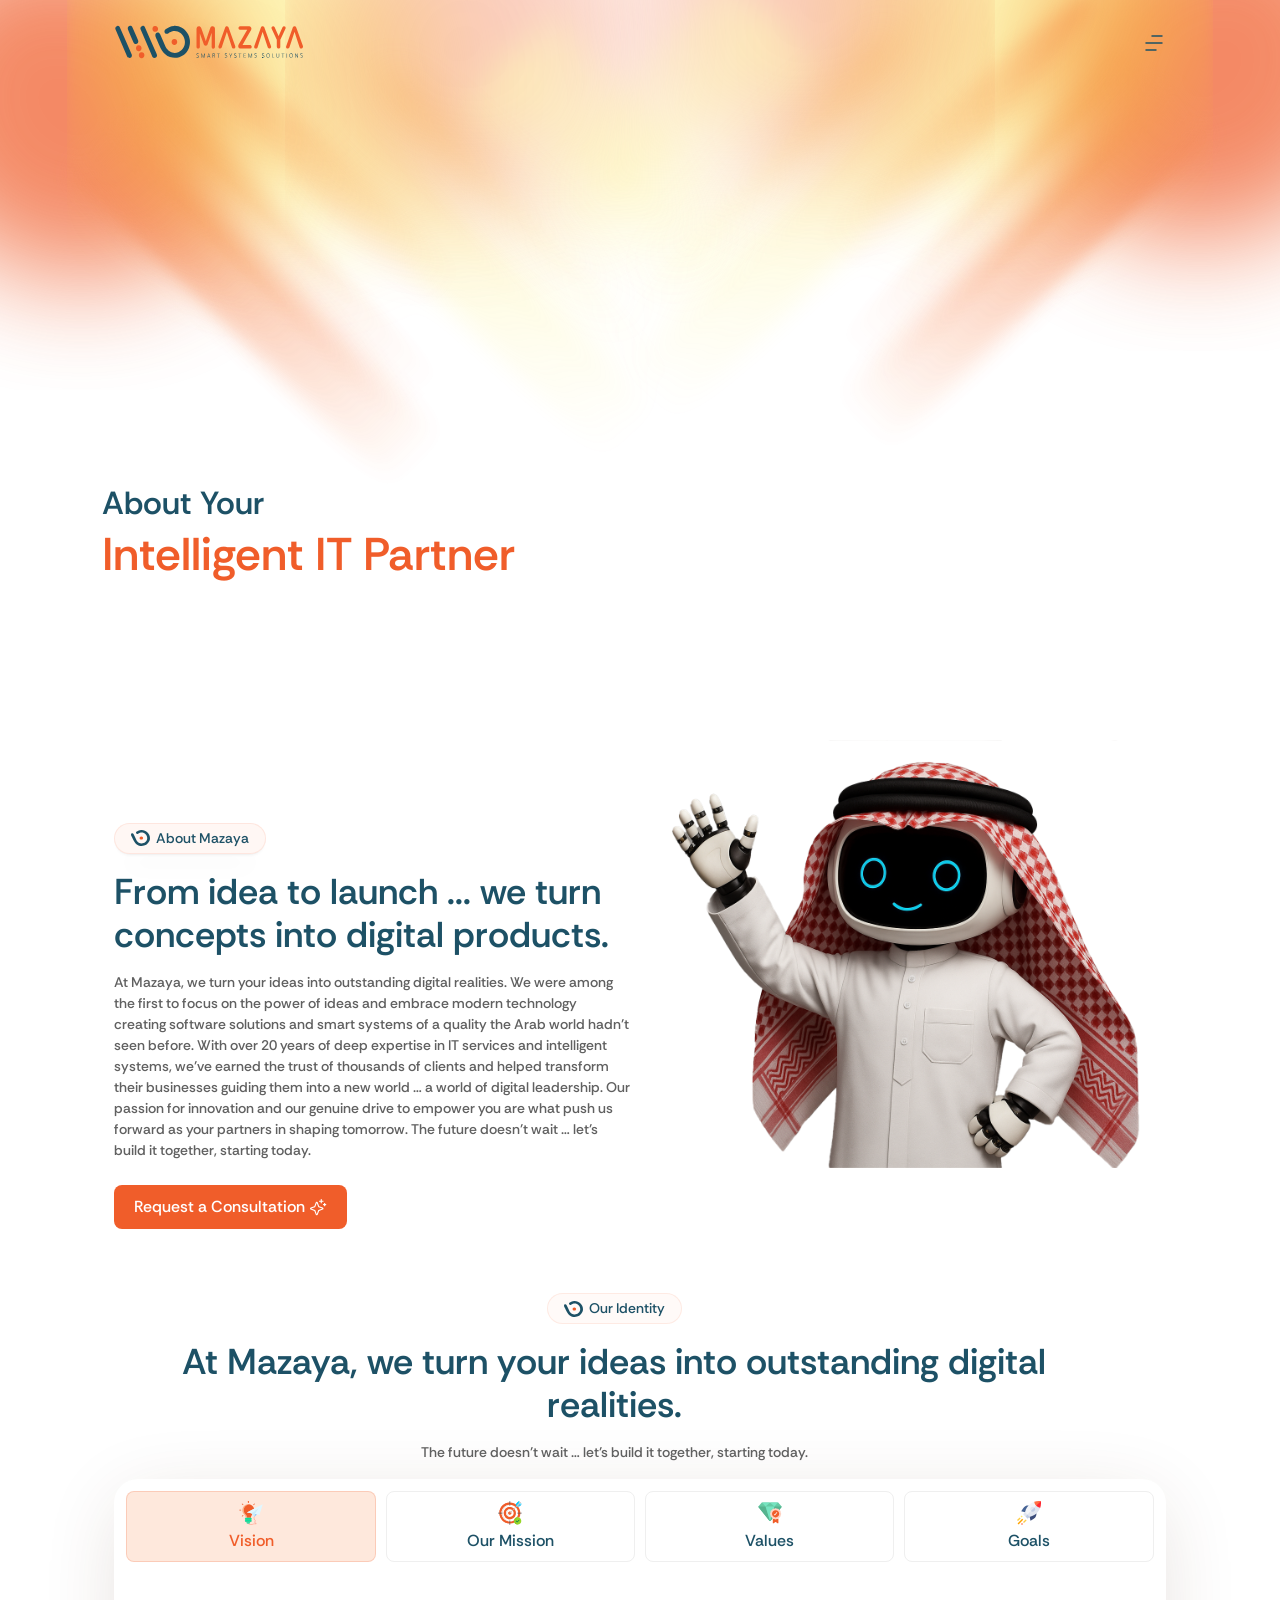
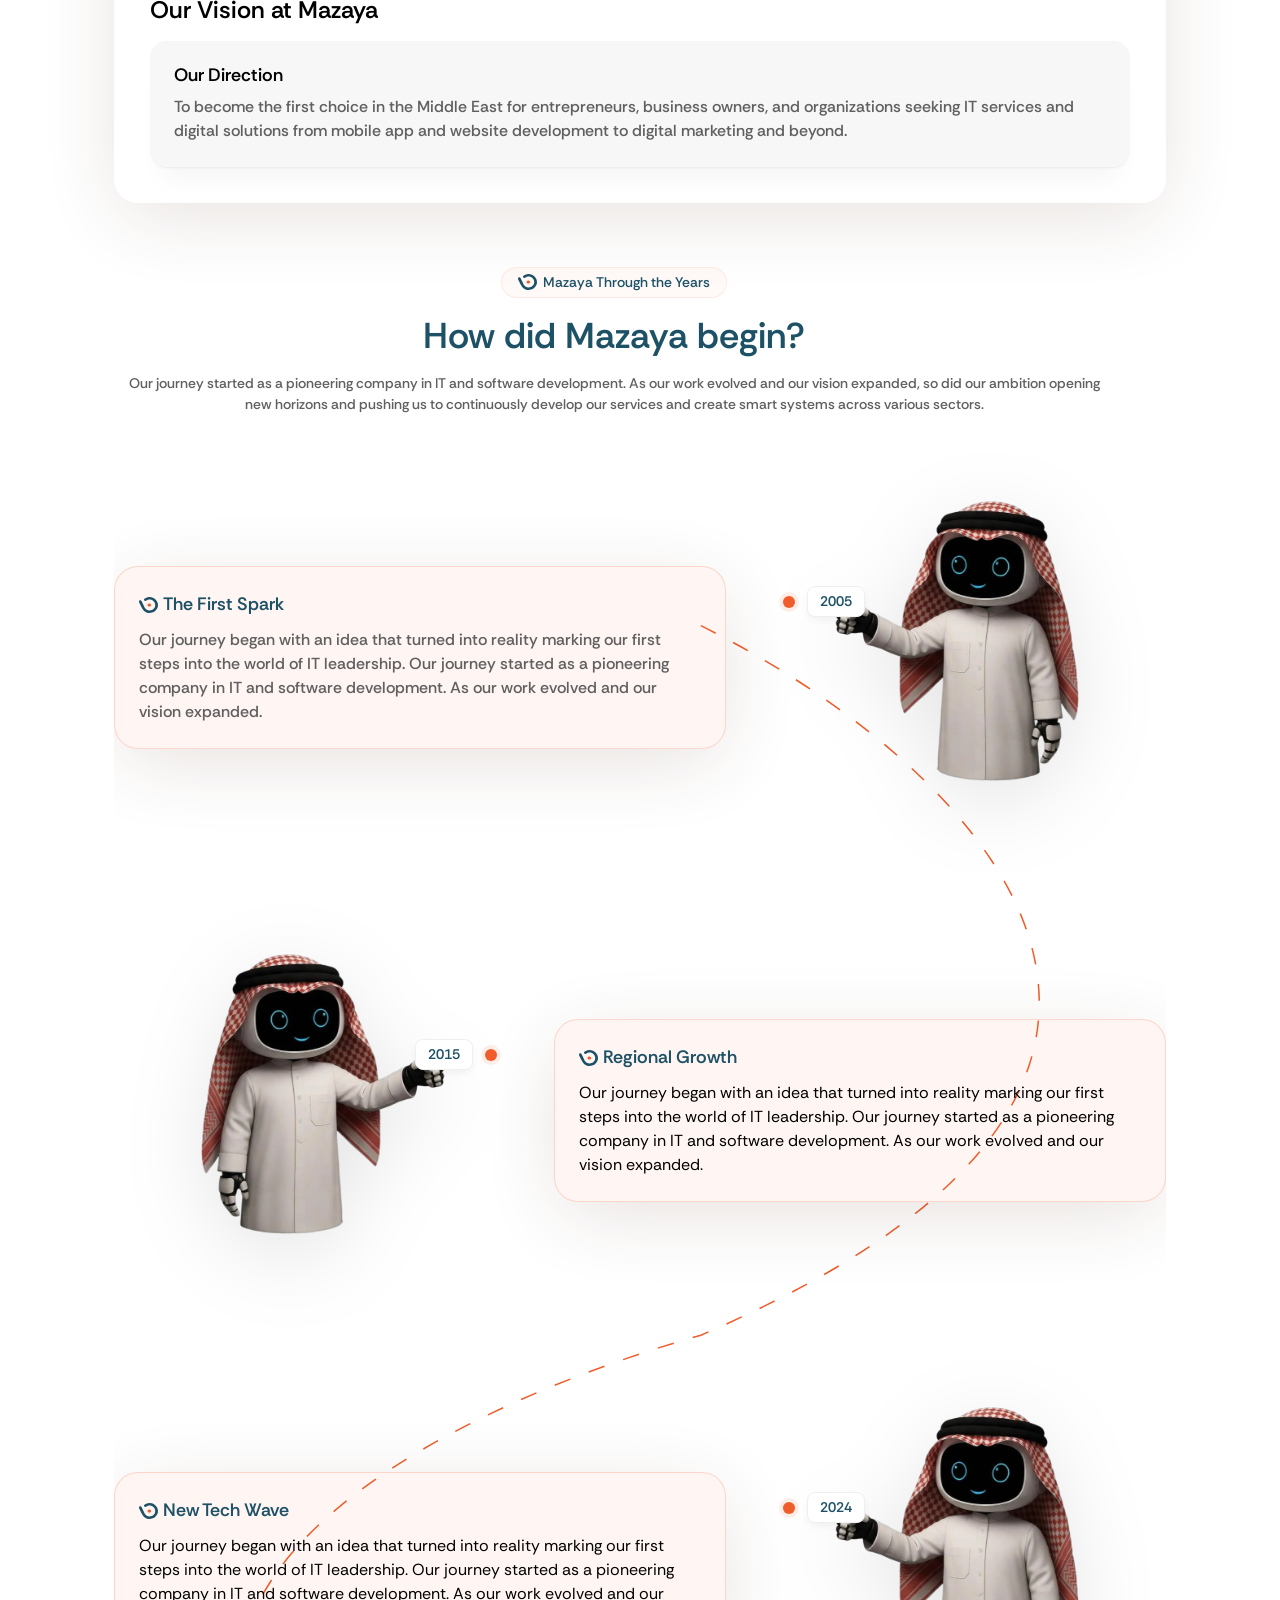
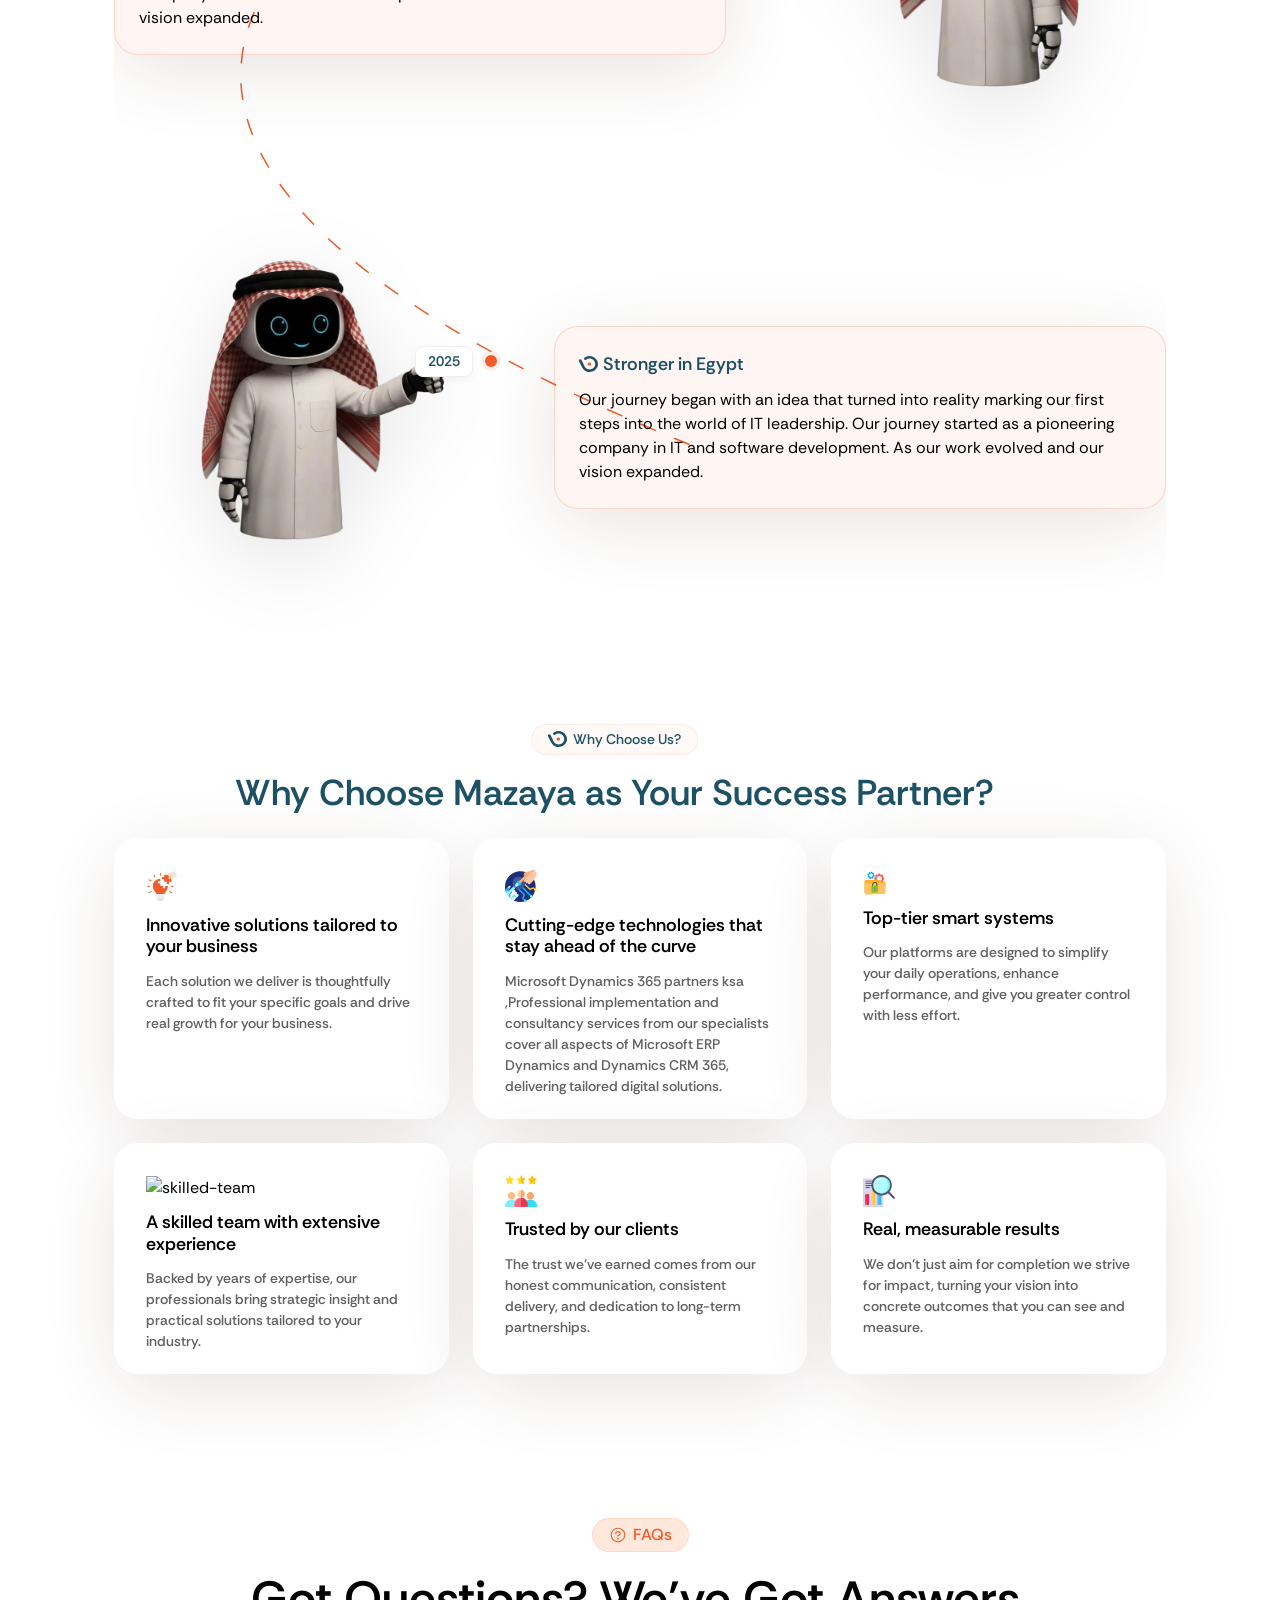
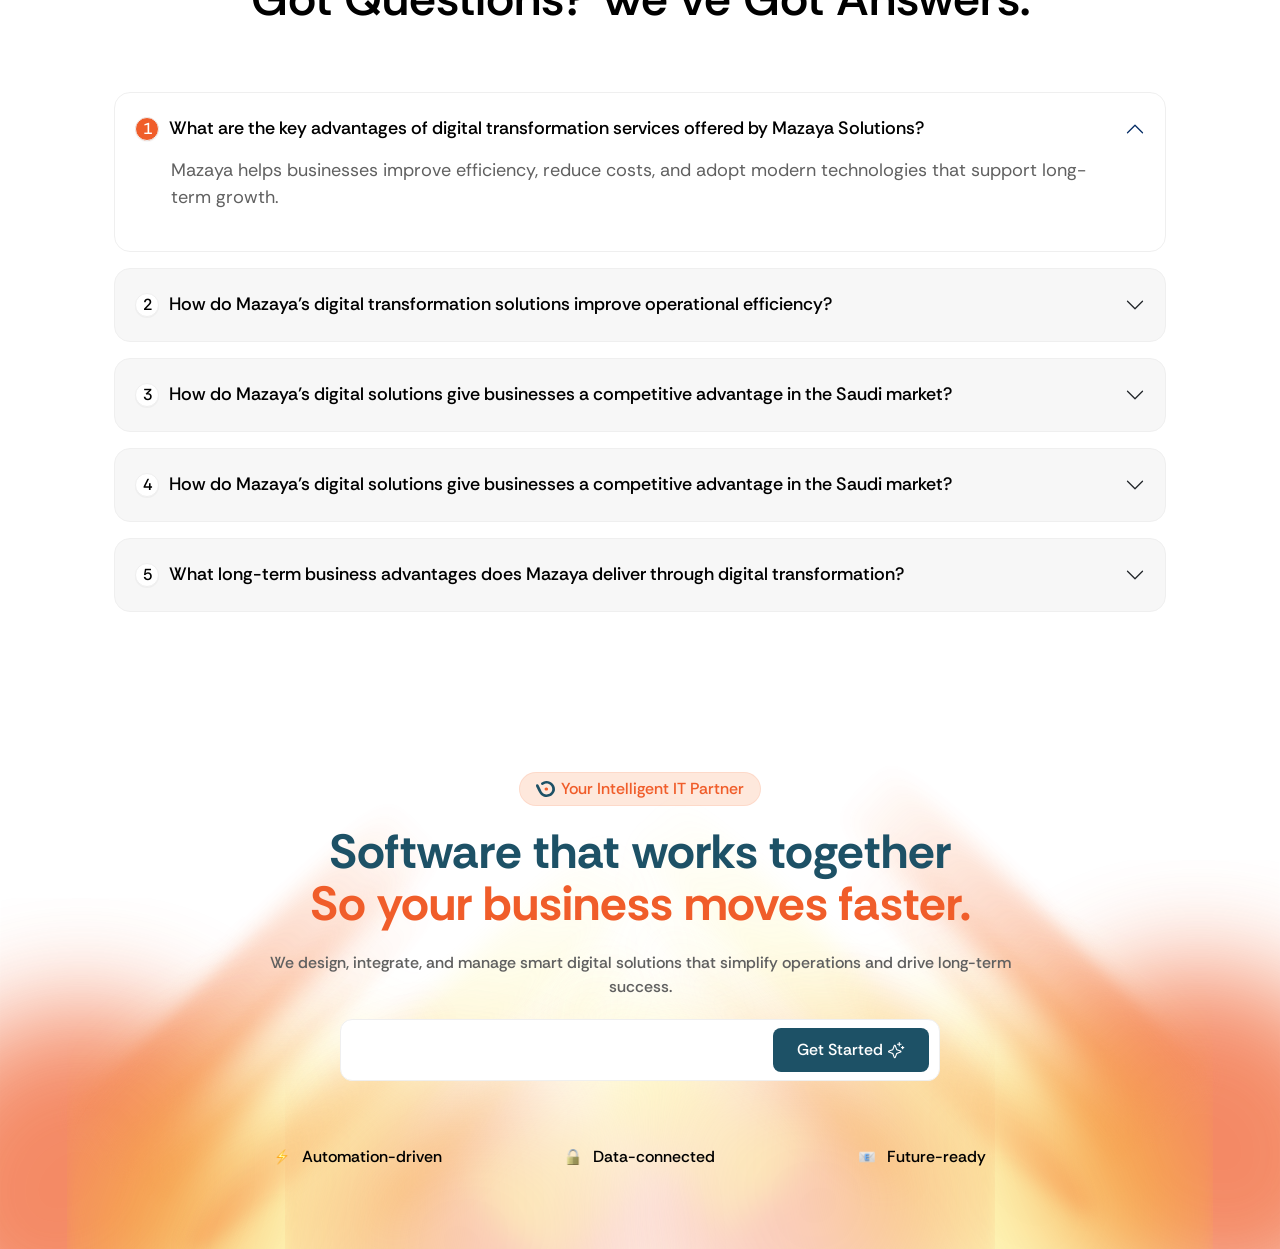
==== commit cff1c2fb: "enhance pages" ====
--- a/about-us.html
+++ b/about-us.html
@@ -6,6 +6,8 @@
   <meta name="viewport" content="width=device-width, initial-scale=1.0" />
   <title>AboutUs</title>
 
+  <!-- Bootstrap Icons -->
+  <link rel="stylesheet" href="https://cdn.jsdelivr.net/npm/bootstrap-icons@1.11.3/font/bootstrap-icons.min.css">
   <!-- Bootstrap5 CSS -->
   <link href="https://cdn.jsdelivr.net/npm/bootstrap@5.3.2/dist/css/bootstrap.min.css" rel="stylesheet" />
   <!-- Main Css -->
@@ -35,7 +37,7 @@
             <!-- Menu Header for Overlay -->
             <div class="menu-header">
               <a class="navbar-brand" href="#">
-                <img src="assets/images/logo.svg" alt="logo_img" />
+                 <img src="assets/images/small-logo.svg" alt="logo_img" />
               </a>
               <button class="btn-close-custom" type="button" data-bs-toggle="collapse"
                 data-bs-target="#navbarSupportedContent" aria-label="Close">
--- a/scss/main.css
+++ b/scss/main.css
@@ -1,4 +1,3 @@
-@charset "UTF-8";
 .Choosing_section .choose-card, .services-section .service-card {
   align-items: start;
 }
@@ -21,8 +20,48 @@
   transform: translateX(-2px);
 }
 
+/* Rethink Sans Font */
+@font-face {
+  font-family: "Rethink_Sans";
+  src: url("../../assets/fonts/Rethink_Sans/RethinkSans-Regular.ttf") format("truetype");
+  font-weight: 400;
+  font-style: normal;
+  font-display: swap;
+}
+@font-face {
+  font-family: "Rethink_Sans";
+  src: url("../../assets/fonts/Rethink_Sans/RethinkSans-Medium.ttf") format("truetype");
+  font-weight: 500;
+  font-style: normal;
+  font-display: swap;
+}
+@font-face {
+  font-family: "Rethink_Sans";
+  src: url("../../assets/fonts/Rethink_Sans/RethinkSans-SemiBold.ttf") format("truetype");
+  font-weight: 600;
+  font-style: normal;
+  font-display: swap;
+}
+@font-face {
+  font-family: "Rethink_Sans";
+  src: url("../../assets/fonts/Rethink_Sans/RethinkSans-Bold.ttf") format("truetype");
+  font-weight: 700;
+  font-style: normal;
+  font-display: swap;
+}
+@font-face {
+  font-family: "Rethink_Sans";
+  src: url("../../assets/fonts/Rethink_Sans/RethinkSans-ExtraBold.ttf") format("truetype");
+  font-weight: 800;
+  font-style: normal;
+  font-display: swap;
+}
+*, *::before, *::after {
+  font-family: inherit;
+}
+
 body {
-  font-family: "Rethink Sans", sans-serif;
+  font-family: "Rethink_Sans";
   position: relative;
   color: #000;
   margin: 0;
@@ -34,12 +73,6 @@
   margin: 0;
 }
 
-.custom-ul {
-  padding: 0px;
-  margin: 0px;
-  list-style: none;
-}
-
 .site-wrapper {
   min-height: 100vh;
 }
@@ -54,42 +87,29 @@
   padding-block: 2rem;
 }
 
-/* Inter Font */
-@font-face {
-  font-family: "Rethink_Sans";
-  src: url("~/assets/fonts/Rethink_Sans/RethinkSans-Regular.ttf") format("ttf");
-  font-weight: 200;
-  font-style: normal;
-  font-display: swap;
-}
-@font-face {
-  font-family: "Rethink_Sans";
-  src: url("~/assets/fonts/Rethink_Sans/RethinkSans-Medium.ttf") format("ttf");
-  font-weight: 300;
-  font-style: normal;
-  font-display: swap;
-}
-@font-face {
-  font-family: "Rethink_Sans";
-  src: url("~/assets/fonts/Rethink_Sans/RethinkSans-SemiBold.ttf") format("ttf");
-  font-weight: 400;
-  font-style: normal;
-  font-display: swap;
-}
-@font-face {
-  font-family: "Rethink_Sans";
-  src: url("~/assets/fonts/Rethink_Sans/RethinkSans-Bold.ttf") format("ttf");
-  font-weight: 500;
-  font-style: normal;
-  font-display: swap;
-}
-@font-face {
-  font-family: "Rethink_Sans";
-  src: url("~/assets/fonts/Rethink_Sans/RethinkSans-ExtraBold.ttf") format("ttf");
-  font-weight: 800;
-  font-style: normal;
-  font-display: swap;
-}
+.form-control:focus {
+  box-shadow: none;
+  border: 0px;
+}
+
+*::-webkit-scrollbar {
+  width: 6px;
+}
+
+*::-webkit-scrollbar-track {
+  background: #ccc;
+  border-radius: 10px;
+}
+
+*::-webkit-scrollbar-thumb {
+  background: #F05D2A;
+  border-radius: 10px;
+}
+
+*::-webkit-scrollbar-thumb:hover {
+  background: #ccc;
+}
+
 .navbar {
   padding: 20px clamp(1rem, 8vw, 8rem);
   top: 0;
@@ -253,7 +273,7 @@
   position: absolute;
   bottom: 40px;
   right: clamp(1rem, 8vw, 8rem);
-  background-color: #f8f9fa;
+  background-color: #EFEFEF;
   border-radius: 20px;
   padding: 4px;
   display: flex;
@@ -389,7 +409,7 @@
   flex-direction: row;
   gap: 0.5rem;
   flex-wrap: wrap;
-  padding-top: 120px;
+  padding-block: 120px 0px;
 }
 .hero .main-text .badge-pill {
   color: #1D5166;
@@ -410,13 +430,11 @@
   z-index: -1;
 }
 .hero .hero-visuals {
-  border: 2px solid red;
-  position: relative;
-  width: 100%;
-  min-height: 600px;
+  position: relative;
+  width: 100%;
+  min-height: 500px;
 }
 .hero .hero-visuals .robot-img {
-  border: 2px solid green;
   position: relative;
   z-index: 5;
   height: 100%;
@@ -426,6 +444,31 @@
   flex-direction: row;
   gap: 5px;
   flex-wrap: wrap;
+}
+.hero .hero-visuals .robot-img img {
+  width: 120%;
+}
+.hero .hero-visuals .heros_card {
+  position: relative;
+}
+.hero .hero-visuals .heros_card::after {
+  content: " ";
+  background-color: #F7F7F7;
+  position: absolute;
+  top: 50%;
+  left: 50%;
+  transform: translate(-50%, -50%);
+  width: 86%;
+  height: 100%;
+  z-index: -1;
+  border-radius: 16px;
+}
+.hero .hero-visuals .heros_card:has(.performance-card)::after {
+  top: 49%;
+  left: 57%;
+  transform: translate(-50%, -50%) rotate(18deg);
+  width: 71%;
+  height: 97%;
 }
 .hero .hero-visuals .card-float {
   background: #fff;
@@ -435,59 +478,12 @@
   border: 1px solid rgba(0, 0, 0, 0.03);
   z-index: 6;
   text-align: left;
+  animation: floatLeft 6s ease-in-out infinite;
   transition: all 0.4s cubic-bezier(0.165, 0.84, 0.44, 1);
 }
-.hero .hero-visuals .card-float.health-card {
-  min-width: -moz-fit-content;
-  min-width: fit-content;
-  width: 85%;
-  transform: rotate(-7deg);
-}
-.hero .hero-visuals .card-float.health-card .card-header {
-  display: flex;
-  justify-content: flex-start;
-  align-items: center;
-  flex-direction: row;
-  gap: 6px;
-  flex-wrap: wrap;
-  margin-bottom: 1rem;
-  padding-bottom: 0.4rem;
-  border-bottom: 1px solid #606060;
-  font-size: 14px;
-}
-.hero .hero-visuals .card-float.health-card .card-header .icon-box {
-  transform: rotate(8deg);
-}
-.hero .hero-visuals .card-float.health-card .card-header span {
-  font-weight: 600;
-  font-size: 12px;
-}
-.hero .hero-visuals .card-float.health-card .card-body p {
-  font-size: 14px;
-  margin-bottom: 4px;
-}
-.hero .hero-visuals .card-float.health-card .card-body .progress-bar-stack {
-  display: flex;
-  justify-content: flex-start;
-  align-items: center;
-  flex-direction: row;
-  gap: 4px;
-  flex-wrap: wrap;
-  margin: 1rem 0;
-}
-.hero .hero-visuals .card-float.health-card .card-body .progress-bar-stack .bar-unit {
-  flex: 1;
-  height: 18px;
-  background: #eee;
-  border-radius: 2px;
-  max-width: 4px;
-}
-.hero .hero-visuals .card-float.health-card .card-body .progress-bar-stack .bar-unit.active {
-  background: #12B76A;
-}
-.hero .hero-visuals .card-float.health-card .card-body .view-details-btn {
-  display: flex;
-  justify-content: flex-start;
+.hero .hero-visuals .card-float .card_btn {
+  display: flex;
+  justify-content: center;
   align-items: center;
   flex-direction: row;
   gap: 5px;
@@ -499,16 +495,65 @@
   padding: 8px;
   border-radius: 8px;
   text-decoration: none;
+  white-space: nowrap;
   width: 100%;
   margin-top: 1rem;
   text-align: center;
 }
+.hero .hero-visuals .card-float.health-card {
+  min-width: -moz-fit-content;
+  min-width: fit-content;
+  width: 80%;
+  transform: rotate(-7deg);
+}
+.hero .hero-visuals .card-float.health-card .card-header {
+  display: flex;
+  justify-content: flex-start;
+  align-items: center;
+  flex-direction: row;
+  gap: 6px;
+  flex-wrap: wrap;
+  margin-bottom: 1rem;
+  padding-bottom: 0.4rem;
+  border-bottom: 1px solid #606060;
+  font-size: 14px;
+}
+.hero .hero-visuals .card-float.health-card .card-header .icon-box {
+  transform: rotate(8deg);
+}
+.hero .hero-visuals .card-float.health-card .card-header span {
+  font-weight: 600;
+  font-size: 12px;
+}
+.hero .hero-visuals .card-float.health-card .card-body p {
+  font-size: 14px;
+  margin-bottom: 4px;
+}
+.hero .hero-visuals .card-float.health-card .card-body .progress-bar-stack {
+  display: flex;
+  justify-content: flex-start;
+  align-items: center;
+  flex-direction: row;
+  gap: 4px;
+  flex-wrap: wrap;
+  margin: 1rem 0;
+}
+.hero .hero-visuals .card-float.health-card .card-body .progress-bar-stack .bar-unit {
+  flex: 1;
+  height: 18px;
+  background: #eee;
+  border-radius: 2px;
+  max-width: 4px;
+}
+.hero .hero-visuals .card-float.health-card .card-body .progress-bar-stack .bar-unit.active {
+  background: #12B76A;
+}
 .hero .hero-visuals .card-float.performance-card {
-  transform: rotate(2deg);
-  animation: floatRight 6s ease-in-out infinite 1s;
+  transform: rotate(9deg);
+  min-width: 65%;
 }
 .hero .hero-visuals .card-float.performance-card .card-header-top {
-  margin-bottom: 1.5rem;
+  margin-bottom: 0.5rem;
 }
 .hero .hero-visuals .card-float.performance-card .card-header-top .score-line {
   display: flex;
@@ -558,7 +603,7 @@
   flex-direction: row;
   gap: 12px;
   flex-wrap: wrap;
-  margin-bottom: 1.5rem;
+  margin-bottom: 0.5rem;
 }
 .hero .hero-visuals .card-float.performance-card .legend .legend-item {
   font-size: 10px;
@@ -588,7 +633,7 @@
 }
 .hero .hero-visuals .card-float.performance-card .module-status {
   border-top: 1px solid #f0f0f0;
-  padding-top: 1rem;
+  padding-top: 0.5rem;
 }
 .hero .hero-visuals .card-float.performance-card .module-status .section-label {
   font-weight: 600;
@@ -608,63 +653,32 @@
   font-weight: 700;
   color: #1D5166;
 }
-.hero .hero-visuals .card-float.performance-card .view-report-btn {
-  display: flex;
-  justify-content: flex-start;
-  align-items: center;
-  flex-direction: row;
-  gap: 5px;
-  flex-wrap: wrap;
-  background: #FFF4F0;
-  color: #F05D2A;
-  font-size: 12px;
-  font-weight: 600;
-  padding: 8px;
-  border-radius: 8px;
-  text-decoration: none;
-  width: 100%;
-  margin-top: 1rem;
-}
 .hero .hero-visuals .float-icon {
   position: absolute;
-  width: 40px;
-  height: 40px;
-  background: #fff;
-  border-radius: 10px;
-  box-shadow: 0 10px 30px rgba(0, 0, 0, 0.06);
-  display: flex;
-  justify-content: center;
-  align-items: center;
-  flex-direction: row;
-  gap: 5px;
-  flex-wrap: wrap;
-  z-index: 4;
-  animation: floatUpDown 4s ease-in-out infinite;
+  animation: floatUpDown 2s ease-in-out infinite;
+  animation-delay: 0.5s;
+  transform: translate(-50%, -50%);
 }
 .hero .hero-visuals .float-icon.icon-gem {
-  top: 40%;
-  left: 5%;
-  animation-delay: 0.5s;
+  top: 17%;
+  left: 23%;
 }
 .hero .hero-visuals .float-icon.icon-trend {
-  top: 25%;
-  right: 25%;
-  animation-delay: 1.5s;
+  top: 10%;
+  right: 4%;
 }
 .hero .hero-visuals .float-icon.icon-thumb {
-  bottom: 20%;
-  left: 10%;
-  animation-delay: 2.5s;
+  bottom: -4%;
+  left: 8%;
 }
 .hero .hero-visuals .float-icon.icon-stats {
-  bottom: 15%;
-  right: 25%;
-  animation-delay: 1s;
+  bottom: -10%;
+  right: 11%;
 }
 .hero .hero-visuals .talk-badge-circular {
   position: absolute;
-  bottom: 5rem;
-  right: 5vw;
+  bottom: -10px;
+  right: -5.5vw;
   width: 150px;
   height: 150px;
   z-index: 20;
@@ -679,6 +693,8 @@
   flex-direction: row;
   gap: 5px;
   flex-wrap: wrap;
+  border-radius: 50%;
+  background-color: rgba(240, 93, 42, 0.05);
 }
 .hero .hero-visuals .talk-badge-circular .badge-inner .circular-text {
   width: 100%;
@@ -706,6 +722,30 @@
   -o-object-fit: cover;
      object-fit: cover;
 }
+@media screen and (max-width: 768px) {
+  .hero .hero-visuals {
+    padding-bottom: 7rem;
+  }
+  .hero .hero-visuals .robot-img {
+    height: 420px !important;
+    margin-bottom: 40px;
+  }
+  .hero .hero-visuals .robot-img img {
+    height: 100%;
+    width: auto;
+  }
+}
+@media screen and (max-width: 991px) {
+  .hero .hero-visuals .robot-img {
+    bottom: 0;
+    height: 100%;
+  }
+}
+@media screen and (max-width: 1200px) and (min-width: 768px) {
+  .hero .hero-visuals {
+    grid-template-columns: 1fr 1.4fr 1fr;
+  }
+}
 
 .clarity-section {
   padding-block: 5rem;
@@ -716,7 +756,7 @@
 .clarity-section .clarity-card {
   border-radius: 40px;
   background: radial-gradient(130.67% 120.5% at 50% 100%, #151515 0%, #000 100%);
-  padding: 4rem;
+  padding: 2rem;
   position: relative;
   overflow: hidden;
   border: 1px solid rgba(255, 255, 255, 0.1);
@@ -724,8 +764,32 @@
   justify-content: flex-start;
   align-items: center;
   flex-direction: column;
-  gap: 4rem;
-  flex-wrap: wrap;
+  gap: 1rem;
+  flex-wrap: wrap;
+}
+.clarity-section .clarity-card::before {
+  content: "";
+  position: absolute;
+  bottom: -10%;
+  left: -10%;
+  width: 50%;
+  height: 50%;
+  background: radial-gradient(circle, rgba(240, 93, 42, 0.6) 0%, transparent 80%);
+  filter: blur(60px);
+  pointer-events: none;
+  z-index: 0;
+}
+.clarity-section .clarity-card::after {
+  content: "";
+  position: absolute;
+  top: -5%;
+  right: -5%;
+  width: 50%;
+  height: 50%;
+  background: radial-gradient(circle, rgba(240, 93, 42, 0.6) 0%, transparent 90%);
+  filter: blur(60px);
+  pointer-events: none;
+  z-index: 0;
 }
 .clarity-section .clarity-card .clarity-grid {
   position: absolute;
@@ -737,9 +801,10 @@
 .clarity-section .clarity-card .clarity-logo {
   position: relative;
   z-index: 2;
+  width: 100%;
 }
 .clarity-section .clarity-card .clarity-logo img {
-  width: 140px;
+  width: 200px;
 }
 .clarity-section .clarity-content {
   display: flex;
@@ -808,12 +873,12 @@
   white-space: nowrap;
 }
 .clarity-section .path-visual-container .path-pill.label-1 {
-  bottom: 2%;
-  left: 25%;
+  bottom: 20%;
+  left: 10%;
 }
 .clarity-section .path-visual-container .path-pill.label-2 {
-  bottom: 25%;
-  left: 55%;
+  bottom: 18%;
+  left: 45%;
 }
 .clarity-section .path-visual-container .path-pill.label-3 {
   bottom: 50%;
@@ -864,8 +929,8 @@
   flex-wrap: wrap;
 }
 .clarity-section .clarity-footer-row .footer-left .clarity-title {
-  font-size: 3.5rem;
-  font-weight: 700;
+  font-size: 34px;
+  font-weight: 600;
   color: #fff;
   line-height: 1.1;
 }
@@ -877,55 +942,26 @@
     font-size: 2.5rem;
   }
 }
-.clarity-section .clarity-footer-row .footer-left .btn-talk-expert {
-  display: flex;
-  justify-content: flex-start;
-  align-items: center;
-  flex-direction: row;
-  gap: 12px;
-  flex-wrap: wrap;
-  padding: 16px 32px;
-  background: #F05D2A;
-  border-radius: 12px;
+.clarity-section .clarity-footer-row .footer-right .clarity-bullet-list {
+  display: flex;
+  justify-content: flex-start;
+  align-items: flex-start;
+  flex-direction: column;
+  gap: 1.5rem;
+  flex-wrap: wrap;
+}
+.clarity-section .clarity-footer-row .footer-right .clarity-bullet-list li {
+  display: flex;
+  justify-content: flex-start;
+  align-items: center;
+  flex-direction: row;
+  gap: 16px;
+  flex-wrap: nowrap;
   color: #fff;
+  font-size: 14px;
   font-weight: 600;
-  font-size: 18px;
-  border: none;
-  transition: all 0.3s ease;
-}
-.clarity-section .clarity-footer-row .footer-left .btn-talk-expert:hover {
-  transform: scale(1.02);
-  box-shadow: 0 8px 30px rgba(240, 93, 42, 0.3);
-}
-.clarity-section .clarity-footer-row .footer-right {
-  flex: 1;
-}
-.clarity-section .clarity-footer-row .footer-right .clarity-bullet-list {
-  list-style: none;
-  padding: 0;
-  display: flex;
-  justify-content: flex-start;
-  align-items: flex-start;
-  flex-direction: column;
-  gap: 1.5rem;
-  flex-wrap: wrap;
-}
-.clarity-section .clarity-footer-row .footer-right .clarity-bullet-list li {
-  display: flex;
-  justify-content: flex-start;
-  align-items: center;
-  flex-direction: row;
-  gap: 16px;
-  flex-wrap: wrap;
-  color: rgba(255, 255, 255, 0.8);
-  font-size: 16px;
-  line-height: 1.5;
 }
 .clarity-section .clarity-footer-row .footer-right .clarity-bullet-list li .check-icon {
-  width: 24px;
-  height: 24px;
-  background: #F05D2A;
-  border-radius: 50%;
   display: flex;
   justify-content: center;
   align-items: center;
@@ -1435,6 +1471,25 @@
   color: #606060;
 }
 
+@keyframes rotate {
+  from {
+    transform: rotate(0deg);
+  }
+  to {
+    transform: rotate(360deg);
+  }
+}
+@keyframes floatUpDown {
+  0% {
+    transform: translateY(-35%);
+  }
+  50% {
+    transform: translateY(-50%);
+  }
+  100% {
+    transform: translateY(-35%);
+  }
+}
 .main_integration .card-item {
   padding: 6px 12px;
   border-radius: 8px;
@@ -1445,8 +1500,11 @@
   justify-content: center;
   align-items: center;
   flex-direction: column;
-  gap: 1rem;
+  gap: 0.5rem;
   flex-wrap: nowrap;
+}
+.main_integration .card-item:hover {
+  transform: translateY(-5px);
 }
 .main_integration .card-item .card-icon {
   height: 27px;
@@ -1636,8 +1694,8 @@
 .contact-form-card .form-title {
   color: #1D5166;
   font-size: 16px;
-  font-weight: 600;
-  margin-bottom: 1.3rem;
+  font-weight: 500;
+  margin-bottom: 1rem;
 }
 
 .contact-map {
@@ -1711,13 +1769,21 @@
 }
 .carrers-section .grid-2 {
   align-items: start;
-  gap: 4rem;
-}
-@media (max-width: 991px) {
-  .carrers-section .grid-2 {
-    grid-template-columns: 1fr;
-    gap: 2rem;
-  }
+  gap: 2rem 0rem;
+}
+.carrers-section .grid-2 .small_main_text {
+  padding-inline-end: 2rem;
+}
+.carrers-section .grid-2 .email {
+  color: #F05D2A;
+  font-size: 14px;
+  font-weight: 400;
+  display: flex;
+  justify-content: flex-start;
+  align-items: center;
+  flex-direction: row;
+  gap: 0.5rem;
+  flex-wrap: nowrap;
 }
 
 .jobs-vacancies {
@@ -1727,8 +1793,8 @@
   flex-direction: column;
   gap: 1.5rem;
   flex-wrap: nowrap;
-  padding-inline-end: 10px;
-  max-height: 400px;
+  padding: 2rem 3rem;
+  max-height: 425px;
   overflow: auto;
 }
 .jobs-vacancies::-webkit-scrollbar {
@@ -1746,34 +1812,18 @@
   background: #bbb;
 }
 .jobs-vacancies .job-card {
-  background: #fff;
-  border-radius: 24px;
-  padding: 2rem;
-  box-shadow: 0 10px 30px rgba(0, 0, 0, 0.03);
-  border: 1px solid #f8f8f8;
-  transition: all 0.3s ease;
-  position: relative;
-  display: flex;
-  justify-content: flex-start;
-  align-items: flex-start;
-  flex-direction: column;
-  gap: 1.2rem;
-  flex-wrap: wrap;
-}
-.jobs-vacancies .job-card:hover {
-  transform: translateY(-5px);
-  box-shadow: 0 15px 40px rgba(0, 0, 0, 0.06);
+  align-items: start;
+  border-radius: 16px;
+  box-shadow: 0 16px 80px rgba(80, 45, 22, 0.08);
 }
 .jobs-vacancies .job-card .job-title {
   font-size: 24px;
-  font-weight: 600;
-  color: #000;
-  margin: 0;
+  font-weight: 500;
 }
 .jobs-vacancies .job-card .job-desc {
   font-size: 16px;
   color: #606060;
-  line-height: 1.6;
+  font-weight: 400;
   margin: 0;
   display: -webkit-box;
   -webkit-line-clamp: 2;
@@ -1787,23 +1837,16 @@
   justify-content: space-between;
   align-items: center;
   flex-direction: row;
-  gap: 5px;
+  gap: 0.6rem 6px;
   flex-wrap: wrap;
   margin-top: 0.5rem;
 }
-@media (max-width: 576px) {
-  .jobs-vacancies .job-card .job-footer {
-    flex-direction: column;
-    align-items: flex-start;
-    gap: 1.5rem;
-  }
-}
 .jobs-vacancies .job-card .job-tags {
   display: flex;
   justify-content: flex-start;
   align-items: center;
   flex-direction: row;
-  gap: 0.8rem;
+  gap: 0.4rem;
   flex-wrap: wrap;
 }
 .jobs-vacancies .job-card .job-tags .tag {
@@ -1832,30 +1875,12 @@
   padding-bottom: 5rem;
 }
 .job-details-page .job-header-section {
-  margin-bottom: 2.5rem;
   display: flex;
   justify-content: space-between;
   align-items: center;
   flex-direction: row;
   gap: 5px;
   flex-wrap: wrap;
-}
-@media (max-width: 768px) {
-  .job-details-page .job-header-section {
-    flex-direction: column;
-    align-items: flex-start;
-    gap: 1.5rem;
-  }
-}
-.job-details-page .job-header-section .header-content .job-title {
-  font-size: 32px;
-  font-weight: 600;
-  color: #1D5166;
-  margin-bottom: 0.5rem;
-}
-.job-details-page .job-header-section .header-content .post-time {
-  font-size: 16px;
-  color: #606060;
 }
 .job-details-page .job-header-section .btn-apply {
   background: #1D5166;
@@ -1882,17 +1907,15 @@
   }
 }
 .job-details-page .custom-card {
-  height: 100%;
-  padding: 2.5rem;
-}
-.job-details-page .custom-card--full {
-  margin-bottom: 2rem;
+  margin-bottom: 1.6rem;
+  align-items: start;
+  padding: 24px;
 }
 .job-details-page .custom-card .card-title {
   font-size: 24px;
-  font-weight: 600;
+  font-weight: 500;
   color: #000;
-  margin-bottom: 2rem;
+  margin-bottom: 0.3rem;
 }
 .job-details-page .custom-card .job-info-list {
   list-style: none;
@@ -1902,7 +1925,7 @@
   justify-content: flex-start;
   align-items: flex-start;
   flex-direction: column;
-  gap: 1.5rem;
+  gap: 0.5rem;
   flex-wrap: wrap;
 }
 .job-details-page .custom-card .job-info-list li {
@@ -1913,30 +1936,12 @@
   gap: 1rem;
   flex-wrap: wrap;
   font-size: 18px;
-  font-weight: 500;
+  font-weight: 400;
   color: #606060;
 }
-.job-details-page .custom-card .job-info-list li .icon-box {
-  width: 32px;
-  height: 32px;
-  display: flex;
-  justify-content: center;
-  align-items: center;
-  flex-direction: row;
-  gap: 5px;
-  flex-wrap: wrap;
-  color: #F05D2A;
-  flex-shrink: 0;
-}
 .job-details-page .custom-card .job-info-list li .icon-box svg {
-  width: 24px;
-  height: 24px;
-}
-.job-details-page .custom-card p {
-  font-size: 17px;
-  color: #606060;
-  line-height: 1.8;
-  margin: 0;
+  width: 20px;
+  height: 20px;
 }
 .job-details-page .custom-card .bullet-list {
   list-style: none;
@@ -1946,7 +1951,7 @@
   justify-content: flex-start;
   align-items: flex-start;
   flex-direction: column;
-  gap: 1rem;
+  gap: 0.1rem;
   flex-wrap: wrap;
 }
 .job-details-page .custom-card .bullet-list li {
@@ -1967,17 +1972,18 @@
   border-radius: 50%;
 }
 
-.job-apply-page {
-  padding-bottom: 5rem;
-}
-.job-apply-page .stepper-container {
-  margin-bottom: 3rem;
-  padding-block: 2rem;
+.job-apply-page .container {
+  display: flex;
+  justify-content: flex-start;
+  align-items: center;
+  flex-direction: column;
+  gap: 1.1rem;
+  flex-wrap: wrap;
 }
 .job-apply-page .stepper-container .stepper {
   display: flex;
   justify-content: space-between;
-  align-items: baseline;
+  align-items: start;
   flex-direction: row;
   gap: 0;
   flex-wrap: wrap;
@@ -1990,11 +1996,13 @@
   content: "";
   position: absolute;
   top: 15px;
-  left: 0;
+  left: 50%;
+  width: 88%;
   right: 0;
   height: 2px;
   background: #EFEFEF;
   z-index: 1;
+  transform: translate(-50%, 0%);
 }
 .job-apply-page .stepper-container .stepper .step {
   position: relative;
@@ -2030,11 +2038,17 @@
   background: transparent;
   border-radius: 50%;
   transition: all 0.3s ease;
+  display: flex;
+  justify-content: center;
+  align-items: center;
+  flex-direction: row;
+  gap: 5px;
+  flex-wrap: wrap;
 }
 .job-apply-page .stepper-container .stepper .step .step-label {
-  font-size: 14px;
+  font-size: 12px;
   font-weight: 500;
-  color: #aaa;
+  color: #606060;
   transition: all 0.3s ease;
   max-width: 120px;
 }
@@ -2045,18 +2059,18 @@
   background: #F05D2A;
 }
 .job-apply-page .stepper-container .stepper .step.active .step-label {
-  color: #1D5166;
-  font-weight: 600;
+  color: #F05D2A;
 }
 .job-apply-page .stepper-container .stepper .step.completed .step-circle {
   background: #F05D2A;
   border-color: #F05D2A;
 }
 .job-apply-page .stepper-container .stepper .step.completed .step-circle::after {
-  content: "✓";
+  content: "\f633";
+  font-family: bootstrap-icons !important;
+  height: auto;
+  width: auto;
   color: #fff;
-  background: transparent;
-  font-size: 14px;
 }
 .job-apply-page .stepper-container .stepper .step.completed .step-label {
   color: #1D5166;
@@ -2065,60 +2079,25 @@
   display: none;
 }
 .job-apply-page .form-step.active {
-  display: block;
+  display: flex;
+  justify-content: flex-start;
+  align-items: center;
+  flex-direction: column;
+  gap: 1rem;
+  flex-wrap: wrap;
   animation: fadeIn 0.4s ease-out;
 }
-.job-apply-page .upload-area {
-  border: 2px dashed #EFEFEF;
-  border-radius: 16px;
-  padding: 4rem 2rem;
-  display: flex;
-  justify-content: center;
-  align-items: center;
-  flex-direction: column;
-  gap: 1.5rem;
-  flex-wrap: wrap;
-  background: #fafafa;
-  cursor: pointer;
-  transition: all 0.3s ease;
-}
-.job-apply-page .upload-area:hover {
-  border-color: #F05D2A;
-  background: rgba(240, 93, 42, 0.02);
-}
-.job-apply-page .upload-area .upload-icon {
-  width: 64px;
-  height: 64px;
-  color: #F05D2A;
-  background: rgba(240, 93, 42, 0.05);
-  border-radius: 50%;
-  display: flex;
-  justify-content: center;
-  align-items: center;
-  flex-direction: row;
-  gap: 5px;
-  flex-wrap: wrap;
-}
-.job-apply-page .upload-area .upload-icon svg {
-  width: 32px;
-  height: 32px;
-}
-.job-apply-page .upload-area .upload-text {
-  font-size: 18px;
-  font-weight: 500;
-  color: #606060;
-}
-.job-apply-page .upload-area .upload-text span {
-  color: #F05D2A;
+.job-apply-page .form-step > div {
+  width: 100%;
 }
 .job-apply-page .step-header {
   display: flex;
   justify-content: flex-start;
   align-items: center;
   flex-direction: row;
-  gap: 1.5rem;
-  flex-wrap: wrap;
-  margin-bottom: 2rem;
+  gap: 1rem;
+  flex-wrap: wrap;
+  width: 100%;
 }
 .job-apply-page .step-header .icon-box {
   width: 48px;
@@ -2134,63 +2113,33 @@
   color: #F05D2A;
 }
 .job-apply-page .step-header .icon-box svg {
-  width: 24px;
-  height: 24px;
+  width: 32px;
+  height: 32px;
 }
 .job-apply-page .step-header .step-title {
   font-size: 24px;
-  font-weight: 600;
-  color: #1D5166;
-  margin: 0;
+  font-weight: 400;
 }
 .job-apply-page .autofill-banner {
   display: flex;
   justify-content: space-between;
   align-items: center;
   flex-direction: row;
-  gap: 1.5rem;
-  flex-wrap: wrap;
-  margin-bottom: 2rem;
-  padding: 1.5rem 2.5rem;
-}
-@media (max-width: 768px) {
-  .job-apply-page .autofill-banner {
-    flex-direction: column;
-    align-items: flex-start;
-  }
+  gap: 1rem;
+  flex-wrap: wrap;
+}
+.job-apply-page .autofill-banner .banner-info {
+  font-weight: 400;
 }
 .job-apply-page .autofill-banner .banner-info .banner-title {
-  font-size: 18px;
-  font-weight: 600;
-  color: #000;
-  margin-bottom: 0.5rem;
+  font-size: 16px;
+  margin-bottom: 1rem;
 }
 .job-apply-page .autofill-banner .banner-info .banner-desc {
-  font-size: 14px;
+  font-size: 16px;
   color: #606060;
 }
-.job-apply-page .autofill-banner .btn-autofill {
-  background: #1D5166;
-  color: #fff;
-  padding: 10px 24px;
-  border-radius: 10px;
-  font-size: 15px;
-  font-weight: 500;
-  display: flex;
-  justify-content: flex-start;
-  align-items: center;
-  flex-direction: row;
-  gap: 8px;
-  flex-wrap: wrap;
-  border: none;
-  transition: all 0.3s ease;
-}
-.job-apply-page .autofill-banner .btn-autofill:hover {
-  transform: translateY(-2px);
-}
 .job-apply-page .form-section-card {
-  padding: 2.5rem;
-  margin-bottom: 2rem;
   position: relative;
 }
 .job-apply-page .form-section-card .section-header {
@@ -2200,7 +2149,7 @@
   flex-direction: row;
   gap: 5px;
   flex-wrap: wrap;
-  margin-bottom: 2.5rem;
+  width: 100%;
   cursor: pointer;
 }
 .job-apply-page .form-section-card .section-header .header-left {
@@ -2234,72 +2183,36 @@
   color: #000;
   margin: 0;
 }
+.job-apply-page .form-section-card .section-header.collapsed .arrow-icon {
+  transform: rotate(-90deg);
+}
 .job-apply-page .form-section-card .section-header .arrow-icon {
   color: #F05D2A;
   transition: transform 0.3s ease;
 }
-.job-apply-page .form-section-card .section-header .arrow-icon.collapsed {
-  transform: rotate(-90deg);
-}
 .job-apply-page .form-section-card .section-header .arrow-icon svg {
   width: 24px;
   height: 24px;
 }
-.job-apply-page .form-group {
-  margin-bottom: 1.5rem;
-}
-.job-apply-page .form-group .form-label {
-  font-size: 16px;
-  font-weight: 500;
-  color: #000;
-  margin-bottom: 0.8rem;
-  display: block;
-}
-.job-apply-page .form-group .form-label .req-star {
-  color: #ff4d4d;
-  margin-inline-start: 4px;
-}
-.job-apply-page .form-group .form-control, .job-apply-page .form-group .form-select {
+.job-apply-page .form-group .gender-switch {
+  display: flex;
+  justify-content: flex-start;
+  align-items: center;
+  flex-direction: row;
+  gap: 1rem;
+  flex-wrap: wrap;
+}
+.job-apply-page .form-group .gender-switch .btn-gender {
+  display: flex;
+  justify-content: center;
+  align-items: center;
+  flex-direction: row;
+  gap: 10px;
+  flex-wrap: wrap;
   background: #f7f7f7;
   border: 1px solid transparent;
-  border-radius: 12px;
-  padding: 12px 18px;
-  font-size: 15px;
-  color: #000;
-  transition: all 0.3s ease;
-}
-.job-apply-page .form-group .form-control:focus, .job-apply-page .form-group .form-select:focus {
-  background: #fff;
-  border-color: rgba(240, 93, 42, 0.3);
-  box-shadow: 0 0 0 4px rgba(240, 93, 42, 0.05);
-  outline: none;
-}
-.job-apply-page .form-group .form-control::-moz-placeholder, .job-apply-page .form-group .form-select::-moz-placeholder {
-  color: #aaa;
-}
-.job-apply-page .form-group .form-control::placeholder, .job-apply-page .form-group .form-select::placeholder {
-  color: #aaa;
-}
-.job-apply-page .form-group .gender-switch {
-  display: flex;
-  justify-content: flex-start;
-  align-items: center;
-  flex-direction: row;
-  gap: 1rem;
-  flex-wrap: wrap;
-}
-.job-apply-page .form-group .gender-switch .btn-gender {
-  flex: 1;
-  display: flex;
-  justify-content: center;
-  align-items: center;
-  flex-direction: row;
-  gap: 10px;
-  flex-wrap: wrap;
-  background: #f7f7f7;
-  border: 1px solid transparent;
-  padding: 12px;
-  border-radius: 12px;
+  padding: 11px 20px;
+  border-radius: 8px;
   color: #606060;
   font-weight: 500;
   cursor: pointer;
@@ -2310,47 +2223,16 @@
   height: 20px;
   color: #aaa;
 }
-.job-apply-page .form-group .gender-switch .btn-gender.active {
+.job-apply-page .form-group .gender-switch .btn-gender:has(input:checked) {
   background: rgba(240, 93, 42, 0.05);
   border-color: rgba(240, 93, 42, 0.2);
   color: #F05D2A;
 }
-.job-apply-page .form-group .gender-switch .btn-gender.active svg {
+.job-apply-page .form-group .gender-switch .btn-gender:has(input:checked) svg {
   color: #F05D2A;
 }
-.job-apply-page .form-group .gender-switch .btn-gender:hover:not(.active) {
+.job-apply-page .form-group .gender-switch .btn-gender:hover:not(:has(input:checked)) {
   background: #eee;
-}
-.job-apply-page .form-actions {
-  margin-top: 3rem;
-  display: flex;
-  justify-content: flex-end;
-  align-items: center;
-  flex-direction: row;
-  gap: 1rem;
-  flex-wrap: wrap;
-}
-.job-apply-page .form-actions button {
-  padding: 12px 32px;
-  border-radius: 10px;
-  font-weight: 500;
-  transition: all 0.3s ease;
-}
-.job-apply-page .form-actions .btn-prev {
-  background: #fff;
-  border: 1px solid #EFEFEF;
-  color: #1D5166;
-}
-.job-apply-page .form-actions .btn-prev:hover {
-  background: #f8f8f8;
-}
-.job-apply-page .form-actions .btn-next {
-  background: #1D5166;
-  color: #fff;
-  border: none;
-}
-.job-apply-page .form-actions .btn-next:hover {
-  transform: translateY(-2px);
 }
 
 @keyframes fadeIn {
@@ -2700,7 +2582,7 @@
   gap: 5px;
   flex-wrap: nowrap;
   border-radius: 8px;
-  padding: 12px 20px;
+  padding: 10px 20px;
   font-weight: 500;
   font-size: 16px;
   border: none;
@@ -2730,7 +2612,19 @@
   transition: all 0.3s ease;
 }
 .btn-secondary:hover {
-  opacity: 0.85;
+  opacity: 0.8;
+}
+
+.btn-outline-primary {
+  background-color: #ffffff;
+  color: #1D5166;
+  transition: all 0.3s ease;
+}
+.btn-outline-primary:hover {
+  opacity: 0.8;
+}
+.btn-outline-primary {
+  border: 1px solid #1D5166;
 }
 
 .gap-sm {
@@ -2758,6 +2652,20 @@
   height: 100%;
   -o-object-fit: cover;
      object-fit: cover;
+}
+
+.min-btn-width {
+  min-width: 150px;
+}
+
+.custom-ul {
+  padding: 0px;
+  margin: 0px;
+  list-style: none;
+}
+
+.custom-anc {
+  text-decoration: none;
 }
 
 .custom-card {
@@ -2798,7 +2706,7 @@
 }
 .custom-card--sm {
   border-radius: 16px;
-  padding: 2rem;
+  padding: 1.6rem;
 }
 .custom-card--sm:hover {
   transform: none;
@@ -2813,17 +2721,27 @@
   align-items: center;
   flex-direction: row;
   gap: 5px;
-  flex-wrap: wrap;
-  max-height: 550px;
+  flex-wrap: nowrap;
+  height: clamp(400px, 75vh, 550px);
 }
 .main_sevices_managment .badge-pill {
   background: rgba(240, 93, 42, 0.05) !important;
   box-shadow: 0 1px 1px -0.5px rgba(0, 0, 0, 0.04), 0 3px 3px -1.5px rgba(0, 0, 0, 0.04), 0 24px 24px -12px rgba(0, 0, 0, 0.04);
 }
 
+.form-actions {
+  margin-top: 1rem;
+  display: flex;
+  justify-content: flex-end;
+  align-items: center;
+  flex-direction: row;
+  gap: 1rem;
+  flex-wrap: wrap;
+}
+
 .grid-2 {
   display: grid;
-  grid-template-columns: repeat(auto-fit, minmax(47%, 1fr));
+  grid-template-columns: repeat(auto-fit, minmax(45%, 1fr));
   gap: 1rem;
 }
 
@@ -2855,7 +2773,7 @@
   color: #606060;
 }
 
-.secondary-main-text, .main-text {
+.small_main_text, .secondary-main-text, .main-text {
   max-width: 1000px;
   margin-bottom: 2rem;
   display: flex;
@@ -2865,7 +2783,7 @@
   gap: 1.1rem;
   flex-wrap: wrap;
 }
-.secondary-main-text .badge-pill, .main-text .badge-pill {
+.small_main_text .badge-pill, .secondary-main-text .badge-pill, .main-text .badge-pill {
   display: flex;
   justify-content: flex-start;
   align-items: center;
@@ -2882,15 +2800,15 @@
   width: -moz-fit-content;
   width: fit-content;
 }
-.secondary-main-text .main_title, .main-text .main_title {
+.small_main_text .main_title, .secondary-main-text .main_title, .main-text .main_title {
   color: #1D5166;
   font-weight: 600;
 }
-.secondary-main-text .subtitle-orange, .main-text .subtitle-orange {
+.small_main_text .subtitle-orange, .secondary-main-text .subtitle-orange, .main-text .subtitle-orange {
   color: #F05D2A;
   display: block;
 }
-.secondary-main-text .main_desc, .main-text .main_desc {
+.small_main_text .main_desc, .secondary-main-text .main_desc, .main-text .main_desc {
   font-weight: 500;
   color: #606060;
 }
@@ -2935,55 +2853,42 @@
   flex-wrap: nowrap;
 }
 .small_main_text .badge-pill {
-  display: flex;
-  justify-content: flex-start;
-  align-items: center;
-  flex-direction: row;
-  gap: 6px;
-  flex-wrap: wrap;
-  padding: 4px 16px;
-  background: rgba(244, 110, 38, 0.16);
-  color: #F05D2A;
-  font-size: 16px;
-  font-weight: 500;
-  border-radius: 50px;
-  border: 1px solid rgba(240, 93, 42, 0.1);
-  width: -moz-fit-content;
-  width: fit-content;
+  background-color: rgba(240, 93, 42, 0.03);
   font-size: 14px;
+  color: #1D5166;
 }
 .small_main_text .main_title {
-  color: #1D5166;
   font-size: 36px;
-  font-weight: 700;
 }
 .small_main_text .description {
   font-size: 14px;
-  color: #606060;
   font-weight: 500;
 }
 
 .main_page_header {
   position: relative;
-}
-.main_page_header video {
+  min-height: 260px;
+}
+.main_page_header:has(video) video {
   max-height: 100vh;
+}
+.main_page_header:has(video) .main-text {
+  position: absolute;
+  inset-inline-start: 0;
+  inset-block-end: 10%;
+  padding-inline: clamp(1rem, 8vw, 8rem);
 }
 .main_page_header .main-text {
   padding-top: 120px;
-  padding-inline: clamp(1rem, 8vw, 8rem);
   text-align: start;
   margin: 0;
   align-items: start;
-  position: absolute;
-  inset-inline-start: 0;
-  inset-block-end: 10%;
 }
 .main_page_header .main_title {
   font-size: clamp(20px, 3vw, 32px);
 }
 .main_page_header .subtitle-orange {
-  font-size: clamp(24px, 5vw, 40px);
+  font-size: clamp(24px, 5vw, 46px);
   margin-top: 5px;
 }
 
@@ -3111,6 +3016,98 @@
   padding-inline-start: 36px;
 }
 
+.breadcrumb_section {
+  padding-inline: clamp(1rem, 8vw, 8rem);
+  --bs-breadcrumb-divider: url("data:image/svg+xml,%3Csvg xmlns='http://www.w3.org/2000/svg' width='16' height='16' viewBox='0 0 16 16' fill='none'%3E%3Cpath d='M5.46328 3.60486C5.68162 3.3084 6.09895 3.24507 6.39541 3.46341C6.62569 3.63301 6.84458 3.80264 7.03522 3.95142C7.4158 4.24843 7.92549 4.65731 8.43713 5.10155C8.94546 5.54291 9.47096 6.03226 9.87463 6.48912C10.0758 6.71679 10.2608 6.95209 10.3991 7.18154C10.5264 7.39268 10.6667 7.68281 10.6667 8.00023C10.6667 8.31765 10.5264 8.6078 10.3991 8.81895C10.2608 9.0484 10.0758 9.2837 9.87463 9.51137C9.47096 9.96822 8.94546 10.4576 8.43713 10.8989C7.92549 11.3432 7.4158 11.7521 7.03522 12.0491C6.84458 12.1978 6.62569 12.3675 6.39541 12.5371C6.09895 12.7554 5.68162 12.6921 5.46328 12.3956C5.37551 12.2765 5.33326 12.1377 5.33337 12.0003L5.33337 4.00021C5.33326 3.86274 5.37551 3.72403 5.46328 3.60486Z' fill='%23F05D2A'/%3E%3C/svg%3E");
+  --bs-breadcrumb-divider-size: 30px;
+}
+.breadcrumb_section .breadcrumb-item, .breadcrumb_section .breadcrumb-item a {
+  display: flex;
+  justify-content: flex-start;
+  align-items: center;
+  flex-direction: row;
+  gap: 6px;
+  flex-wrap: nowrap;
+  font-size: 16px;
+  font-weight: 500;
+  color: #1D5166;
+}
+
+.breadcrumb-item + .breadcrumb-item::before {
+  top: 2px;
+  position: relative;
+  padding: 0px;
+}
+
+.custom-form .form-label .req-star {
+  color: #ff4d4d;
+  margin-inline-start: 4px;
+}
+.custom-form .form-control, .custom-form .form-select, .custom-form .form-control-custom {
+  width: 100%;
+  background-color: #F7F7F7;
+  border: 1px solid rgba(255, 255, 255, 0.15);
+  border-radius: 8px;
+  padding: 0.8rem 0.8rem;
+  font-size: 16px;
+  color: #000;
+  outline: none;
+  transition: all 0.3s ease;
+}
+.custom-form .form-control::-moz-placeholder, .custom-form .form-select::-moz-placeholder, .custom-form .form-control-custom::-moz-placeholder {
+  color: #A0A0A0;
+  font-size: 14px;
+  font-weight: 400;
+}
+.custom-form .form-control::placeholder, .custom-form .form-select::placeholder, .custom-form .form-control-custom::placeholder {
+  color: #A0A0A0;
+  font-size: 14px;
+  font-weight: 400;
+}
+.custom-form .form-control:focus, .custom-form .form-select:focus, .custom-form .form-control-custom:focus {
+  background-color: #f2f2f2;
+  box-shadow: 0 0 0 1px rgba(29, 81, 102, 0.5);
+}
+.custom-form textarea.form-control-custom {
+  resize: none;
+  height: auto;
+}
+
+.upload-area {
+  border: 2px dashed #EFEFEF;
+  border-radius: 16px;
+  padding: 3rem 2rem;
+  display: flex;
+  justify-content: center;
+  align-items: center;
+  flex-direction: column;
+  gap: 0.8rem;
+  flex-wrap: wrap;
+  background: #F7F7F7;
+  cursor: pointer;
+  transition: all 0.3s ease;
+}
+.upload-area:hover {
+  border-color: #F05D2A;
+  background: rgba(240, 93, 42, 0.02);
+}
+.upload-area .upload-text {
+  font-size: 16px;
+  font-weight: 400;
+  color: #606060;
+}
+.upload-area .upload-text span {
+  color: #F05D2A;
+}
+
+.custom-label, .custom-form .form-label {
+  display: block;
+  color: #606060;
+  font-size: 16px;
+  font-weight: 500;
+  margin-bottom: 0.4rem;
+}
+
 @media screen and (max-width: 991px) {
   .grid-2 {
     grid-template-columns: 100%;
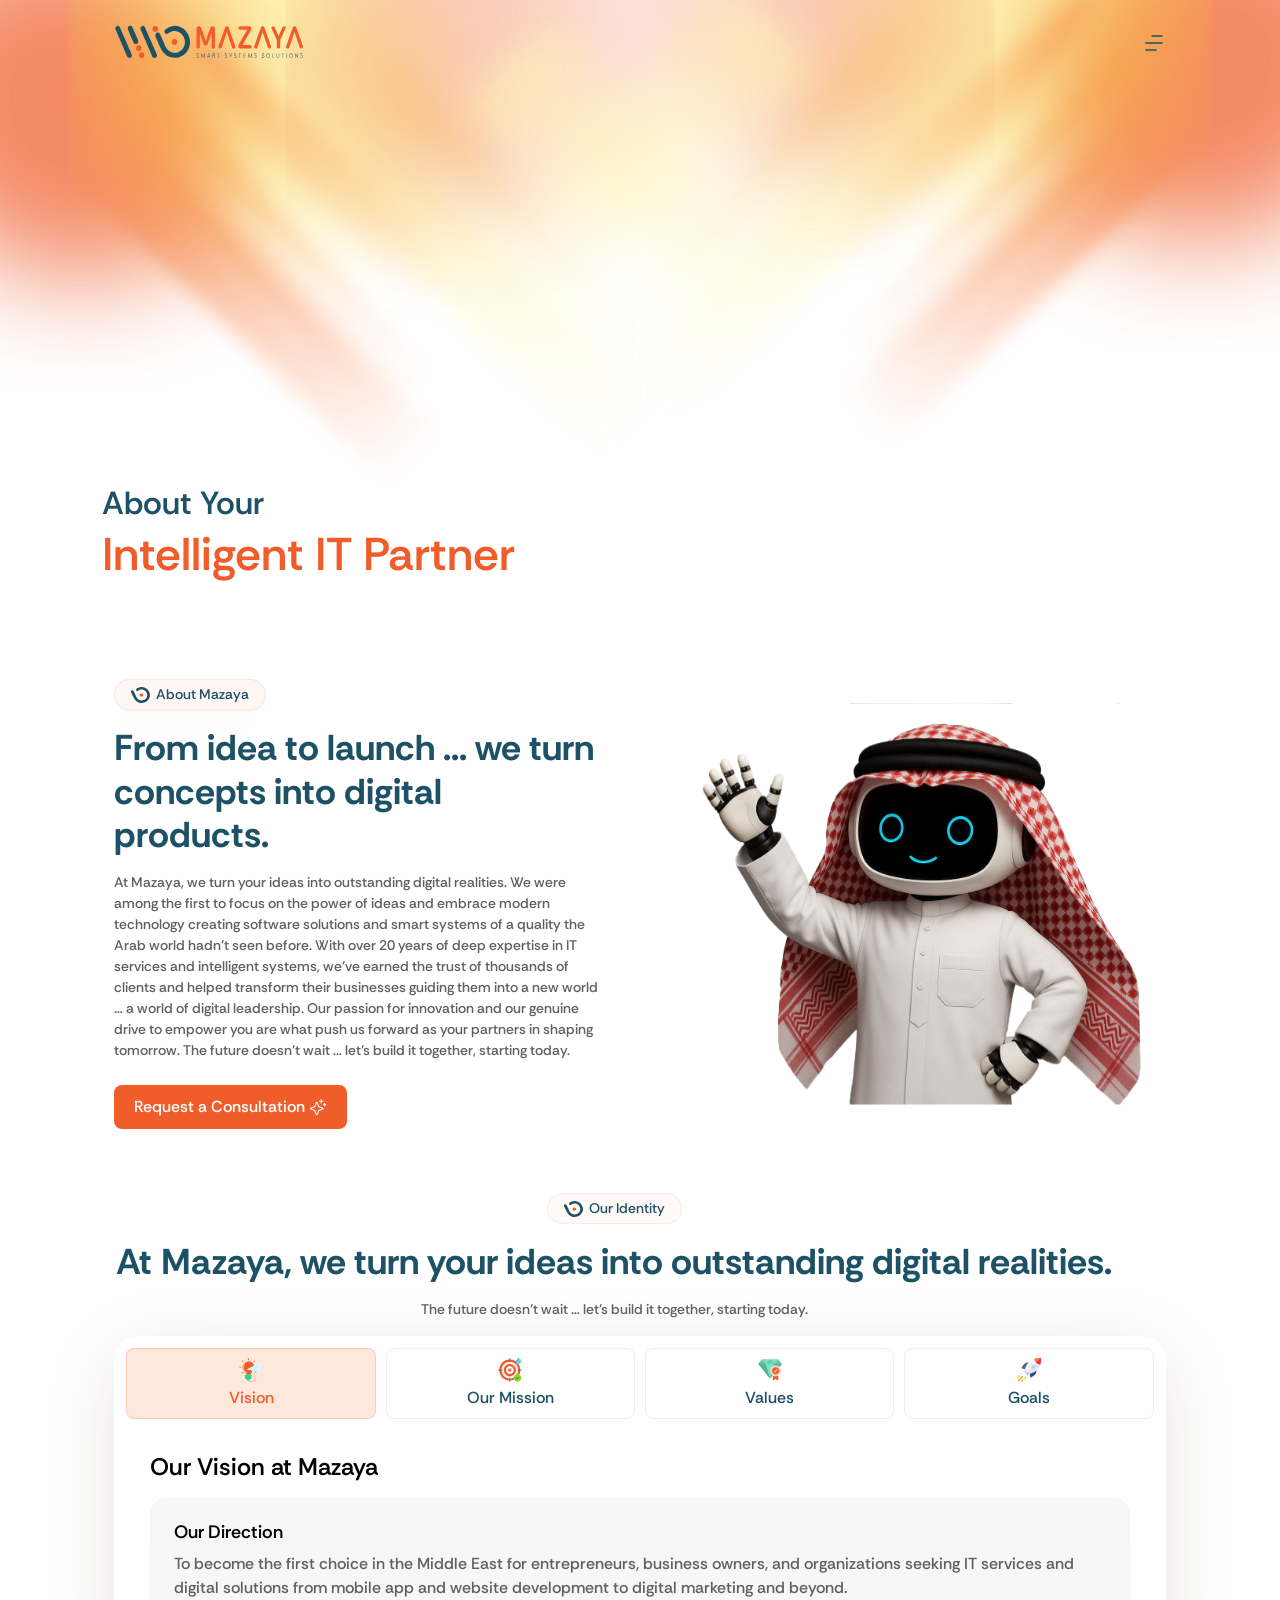
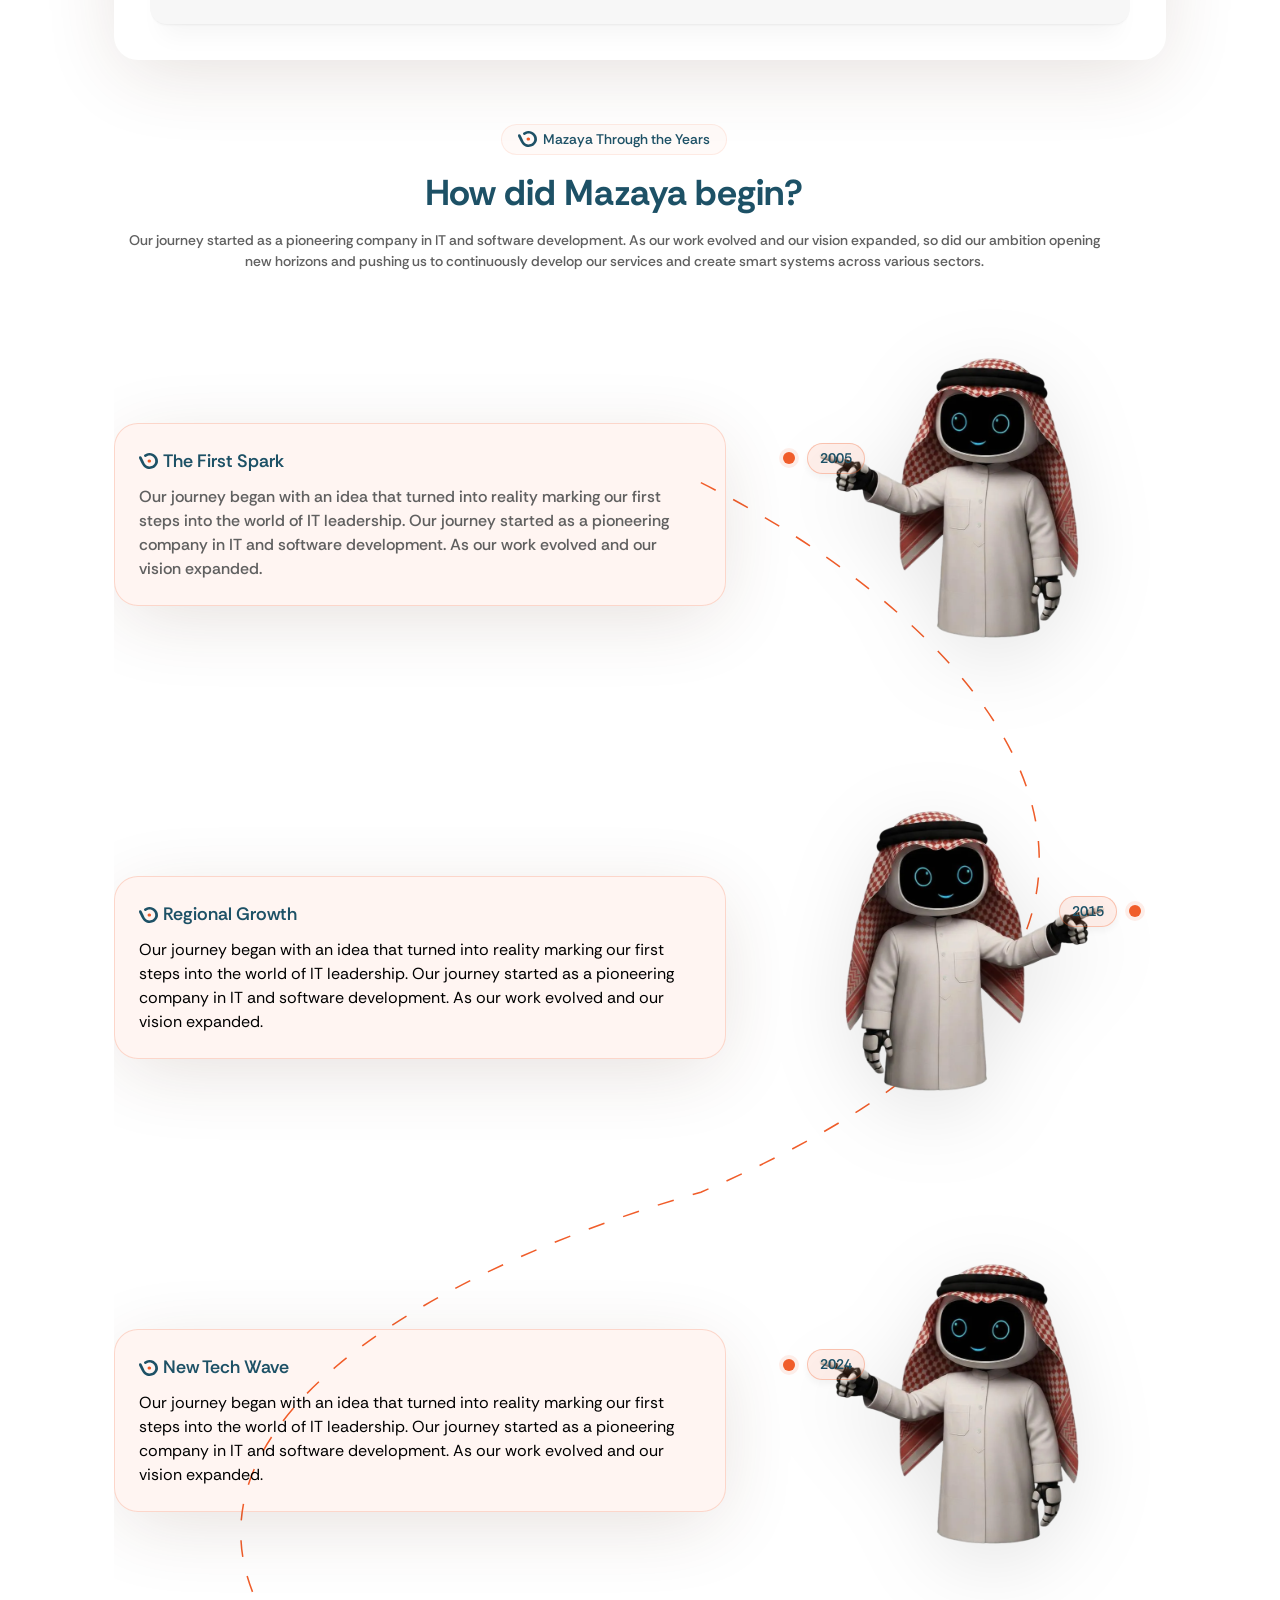
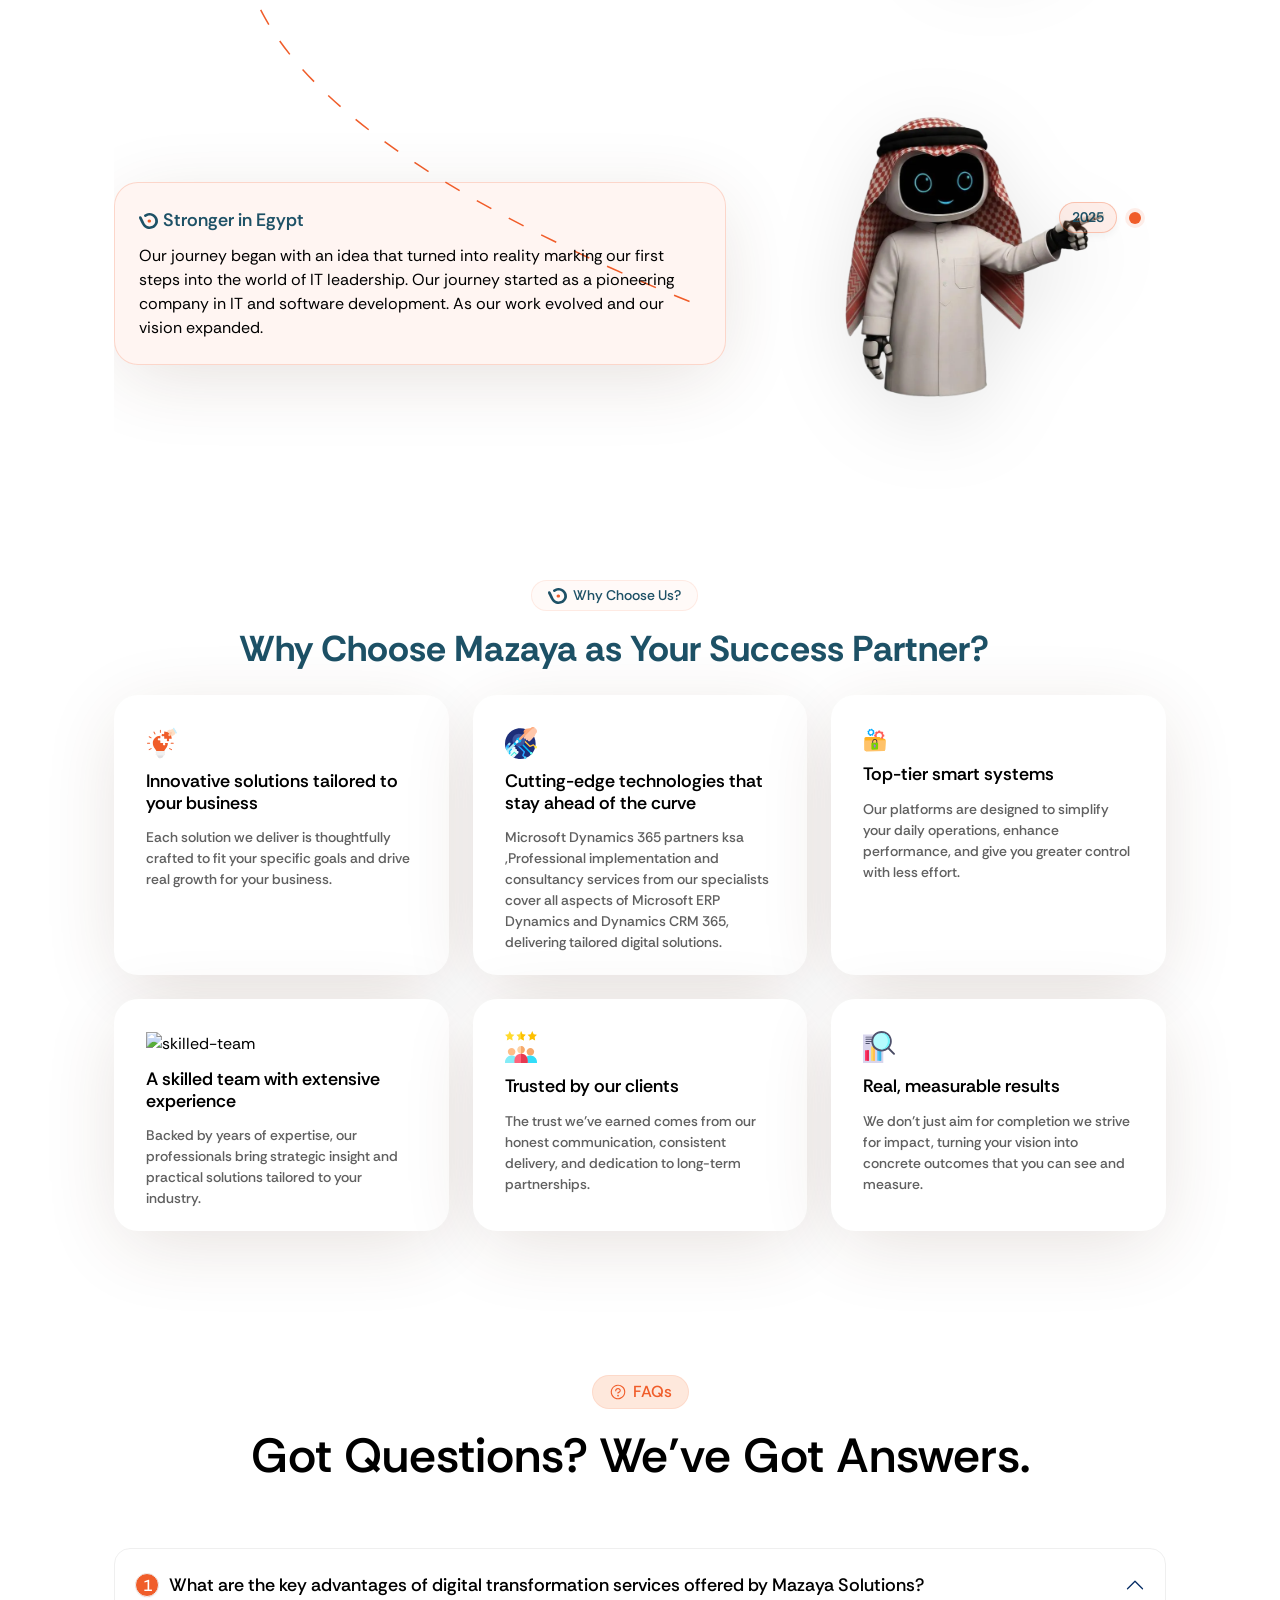
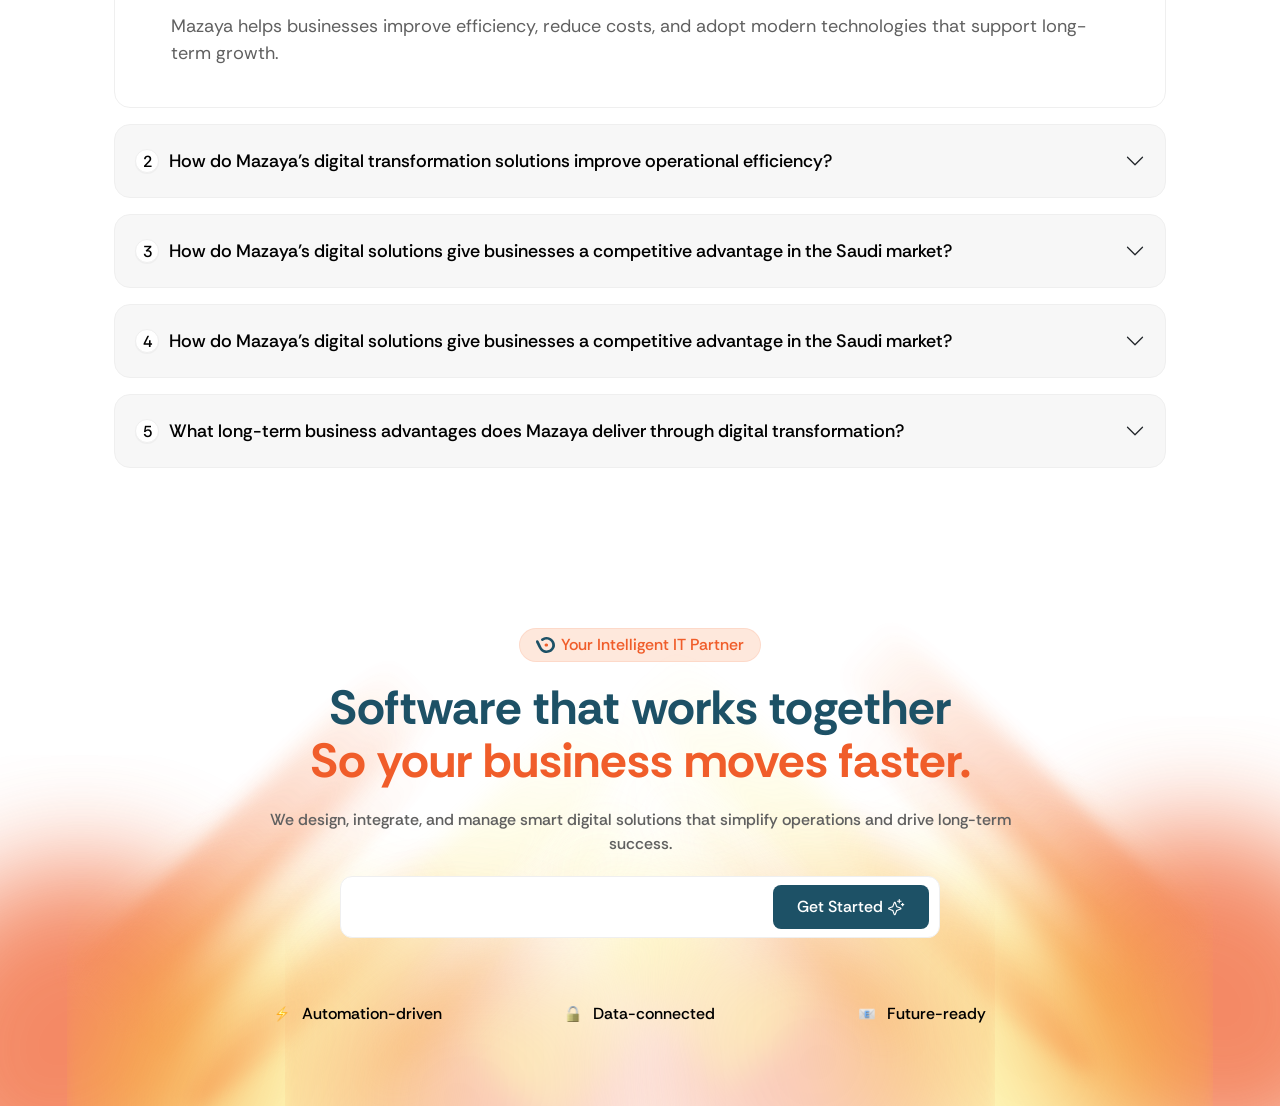
==== commit b4fce468: "add image in home pge" ====
--- a/about-us.html
+++ b/about-us.html
@@ -96,7 +96,7 @@
       <!-- About Mazaya -->
       <section class="about_section">
         <div class="container">
-          <div class="grid-2 main_sevices_managment">
+          <div class="grid-2 main_sevices_managment gap-lg">
             <div class="small_main_text">
                 <div class="badge-pill">
                 <img src="assets/images/icons/mazaya_icon.svg" alt="mazaya_icon">
@@ -115,7 +115,7 @@
                  The future doesn’t wait … let’s build it together, starting today.
                 </p>
 
-                 <button class="btn-primary custom-btn mt-2">
+                 <button class="primary-btn custom-btn mt-2">
                     Request a Consultation
                    <svg xmlns="http://www.w3.org/2000/svg" width="17" height="17" viewBox="0 0 17 17" fill="none">
                     <path d="M12.7702 8.51203L9.14348 7.17187L7.80755 3.54234C7.72843 3.32742 7.5853 3.14193 7.39745 3.01091C7.20961 2.87989 6.9861 2.80964 6.75708 2.80964C6.52805 2.80964 6.30454 2.87989 6.1167 3.01091C5.92886 3.14193 5.78572 3.32742 5.70661 3.54234L4.36223 7.17187L0.732702 8.50781C0.517777 8.58692 0.332291 8.73006 0.20127 8.9179C0.0702496 9.10575 0 9.32926 0 9.55828C0 9.7873 0.0702496 10.0108 0.20127 10.1987C0.332291 10.3865 0.517777 10.5296 0.732702 10.6087L4.36223 11.9531L5.69817 15.5827C5.77728 15.7976 5.92042 15.9831 6.10826 16.1141C6.2961 16.2451 6.51962 16.3154 6.74864 16.3154C6.97766 16.3154 7.20117 16.2451 7.38902 16.1141C7.57686 15.9831 7.71999 15.7976 7.79911 15.5827L9.14348 11.9531L12.773 10.6172C12.9879 10.5381 13.1734 10.3949 13.3044 10.2071C13.4355 10.0193 13.5057 9.79574 13.5057 9.56672C13.5057 9.33769 13.4355 9.11418 13.3044 8.92634C13.1734 8.7385 12.9879 8.59536 12.773 8.51625L12.7702 8.51203ZM8.51067 10.9842C8.43432 11.0124 8.36498 11.0567 8.30744 11.1143C8.2499 11.1718 8.20553 11.2411 8.17739 11.3175L6.75286 15.177L5.33114 11.3203C5.30304 11.2432 5.2584 11.1731 5.20034 11.115C5.14227 11.057 5.0722 11.0123 4.99505 10.9842L1.13841 9.5625L4.99505 8.14078C5.0722 8.11269 5.14227 8.06804 5.20034 8.00998C5.2584 7.95191 5.30304 7.88184 5.33114 7.80469L6.75286 3.94805L8.17458 7.80469C8.20272 7.88104 8.24709 7.95038 8.30463 8.00792C8.36217 8.06546 8.43151 8.10983 8.50786 8.13797L12.3673 9.5625L8.51067 10.9842ZM9.00286 2.25C9.00286 2.10082 9.06212 1.95774 9.16761 1.85225C9.2731 1.74676 9.41617 1.6875 9.56536 1.6875H10.6904V0.5625C10.6904 0.413316 10.7496 0.270242 10.8551 0.164752C10.9606 0.0592632 11.1037 0 11.2529 0C11.402 0 11.5451 0.0592632 11.6506 0.164752C11.7561 0.270242 11.8154 0.413316 11.8154 0.5625V1.6875H12.9404C13.0895 1.6875 13.2326 1.74676 13.3381 1.85225C13.4436 1.95774 13.5029 2.10082 13.5029 2.25C13.5029 2.39918 13.4436 2.54226 13.3381 2.64775C13.2326 2.75324 13.0895 2.8125 12.9404 2.8125H11.8154V3.9375C11.8154 4.08668 11.7561 4.22976 11.6506 4.33525C11.5451 4.44074 11.402 4.5 11.2529 4.5C11.1037 4.5 10.9606 4.44074 10.8551 4.33525C10.7496 4.22976 10.6904 4.08668 10.6904 3.9375V2.8125H9.56536C9.41617 2.8125 9.2731 2.75324 9.16761 2.64775C9.06212 2.54226 9.00286 2.39918 9.00286 2.25ZM16.3154 5.625C16.3154 5.77418 16.2561 5.91726 16.1506 6.02275C16.0451 6.12824 15.902 6.1875 15.7529 6.1875H15.1904V6.75C15.1904 6.89918 15.1311 7.04226 15.0256 7.14775C14.9201 7.25324 14.777 7.3125 14.6279 7.3125C14.4787 7.3125 14.3356 7.25324 14.2301 7.14775C14.1246 7.04226 14.0654 6.89918 14.0654 6.75V6.1875H13.5029C13.3537 6.1875 13.2106 6.12824 13.1051 6.02275C12.9996 5.91726 12.9404 5.77418 12.9404 5.625C12.9404 5.47582 12.9996 5.33274 13.1051 5.22725C13.2106 5.12176 13.3537 5.0625 13.5029 5.0625H14.0654V4.5C14.0654 4.35082 14.1246 4.20774 14.2301 4.10225C14.3356 3.99676 14.4787 3.9375 14.6279 3.9375C14.777 3.9375 14.9201 3.99676 15.0256 4.10225C15.1311 4.20774 15.1904 4.35082 15.1904 4.5V5.0625H15.7529C15.902 5.0625 16.0451 5.12176 16.1506 5.22725C16.2561 5.33274 16.3154 5.47582 16.3154 5.625Z" fill="white"/>
--- a/scss/main.css
+++ b/scss/main.css
@@ -677,7 +677,7 @@
 }
 .hero .hero-visuals .talk-badge-circular {
   position: absolute;
-  bottom: -10px;
+  bottom: 8px;
   right: -5.5vw;
   width: 150px;
   height: 150px;
@@ -754,234 +754,36 @@
   margin-bottom: 4rem;
 }
 .clarity-section .clarity-card {
-  border-radius: 40px;
-  background: radial-gradient(130.67% 120.5% at 50% 100%, #151515 0%, #000 100%);
-  padding: 2rem;
-  position: relative;
-  overflow: hidden;
-  border: 1px solid rgba(255, 255, 255, 0.1);
-  display: flex;
-  justify-content: flex-start;
-  align-items: center;
-  flex-direction: column;
-  gap: 1rem;
-  flex-wrap: wrap;
-}
-.clarity-section .clarity-card::before {
-  content: "";
+  position: relative;
+}
+.clarity-section .clarity-text {
+  display: flex;
+  justify-content: flex-start;
+  align-items: start;
+  flex-direction: column;
+  gap: clamp(5px, 0.7vw, 15px);
+  flex-wrap: wrap;
+  color: #fff;
+  text-align: start;
   position: absolute;
-  bottom: -10%;
-  left: -10%;
-  width: 50%;
-  height: 50%;
-  background: radial-gradient(circle, rgba(240, 93, 42, 0.6) 0%, transparent 80%);
-  filter: blur(60px);
-  pointer-events: none;
-  z-index: 0;
-}
-.clarity-section .clarity-card::after {
-  content: "";
-  position: absolute;
-  top: -5%;
-  right: -5%;
-  width: 50%;
-  height: 50%;
-  background: radial-gradient(circle, rgba(240, 93, 42, 0.6) 0%, transparent 90%);
-  filter: blur(60px);
-  pointer-events: none;
-  z-index: 0;
-}
-.clarity-section .clarity-card .clarity-grid {
-  position: absolute;
-  inset: 0;
-  background-image: linear-gradient(rgba(255, 255, 255, 0.03) 1px, transparent 1px), linear-gradient(90deg, rgba(255, 255, 255, 0.03) 1px, transparent 1px);
-  background-size: 40px 40px;
-  pointer-events: none;
-}
-.clarity-section .clarity-card .clarity-logo {
-  position: relative;
-  z-index: 2;
-  width: 100%;
-}
-.clarity-section .clarity-card .clarity-logo img {
-  width: 200px;
-}
-.clarity-section .clarity-content {
-  display: flex;
-  justify-content: flex-start;
-  align-items: stretch;
-  flex-direction: row;
-  gap: 2rem;
-  flex-wrap: wrap;
-  position: relative;
-  z-index: 2;
-  width: 100%;
-}
-@media (max-width: 991px) {
-  .clarity-section .clarity-content {
-    flex-direction: column;
-  }
-}
-.clarity-section .complexity-sidebar {
-  flex: 1;
-  display: flex;
-  justify-content: flex-start;
-  align-items: flex-start;
-  flex-direction: column;
-  gap: 0.8rem;
-  flex-wrap: wrap;
-}
-.clarity-section .complexity-sidebar .flow-pill {
-  padding: 12px 24px;
-  border-radius: 12px;
-  background: rgba(255, 255, 255, 0.03);
-  border: 1px solid rgba(255, 255, 255, 0.05);
-  color: rgba(255, 255, 255, 0.4);
-  font-size: 16px;
-  font-weight: 500;
-  width: 100%;
-  max-width: 320px;
-  transition: all 0.3s ease;
-}
-.clarity-section .complexity-sidebar .flow-pill.active {
-  background: linear-gradient(90deg, rgba(240, 93, 42, 0.1) 0%, rgba(240, 93, 42, 0.02) 100%);
-  border: 1px solid rgba(240, 93, 42, 0.4);
-  color: #fff;
-  box-shadow: 0 0 20px rgba(240, 93, 42, 0.05);
-}
-.clarity-section .path-visual-container {
-  flex: 2;
-  position: relative;
-  min-height: 400px;
-}
-.clarity-section .path-visual-container .path-labels {
-  position: absolute;
-  inset: 0;
-  z-index: 3;
-}
-.clarity-section .path-visual-container .path-pill {
-  position: absolute;
-  padding: 8px 20px;
-  background: rgba(40, 40, 40, 0.8);
-  backdrop-filter: blur(10px);
-  border: 1px solid rgba(255, 255, 255, 0.1);
-  border-radius: 50px;
-  color: #fff;
-  font-size: 14px;
-  font-weight: 500;
-  box-shadow: 0 4px 15px rgba(0, 0, 0, 0.3);
-  white-space: nowrap;
-}
-.clarity-section .path-visual-container .path-pill.label-1 {
-  bottom: 20%;
-  left: 10%;
-}
-.clarity-section .path-visual-container .path-pill.label-2 {
-  bottom: 18%;
-  left: 45%;
-}
-.clarity-section .path-visual-container .path-pill.label-3 {
-  bottom: 50%;
-  left: 42%;
-}
-.clarity-section .path-visual-container .path-pill.label-4 {
-  bottom: 73%;
-  left: 70%;
-}
-.clarity-section .path-visual-container .path-pill.label-top {
-  top: 0% !important;
-  right: 0%;
-  background: #F05D2A;
-  border: none;
+  inset-inline-start: 5%;
+  bottom: 5%;
+  transform: translate(0, 0);
+  margin-bottom: 0px;
+}
+.clarity-section .clarity-text h2, .clarity-section .clarity-text h2 > span {
+  font-size: clamp(5px, 2.4vw, 34px) !important;
   font-weight: 600;
-  padding: 12px 24px;
-  box-shadow: 0 0 30px rgba(240, 93, 42, 0.4);
-}
-.clarity-section .path-visual-container .svg-wrapper {
-  position: absolute;
-  inset: 0;
-  z-index: 2;
-}
-.clarity-section .clarity-footer-row {
-  display: flex;
-  justify-content: space-between;
-  align-items: center;
-  flex-direction: row;
-  gap: 4rem;
-  flex-wrap: wrap;
-  position: relative;
-  z-index: 2;
-  width: 100%;
-}
-@media (max-width: 991px) {
-  .clarity-section .clarity-footer-row {
-    flex-direction: column;
-    align-items: flex-start;
-    gap: 2rem;
-  }
-}
-.clarity-section .clarity-footer-row .footer-left {
-  display: flex;
-  justify-content: flex-start;
-  align-items: flex-start;
-  flex-direction: column;
-  gap: 2rem;
-  flex-wrap: wrap;
-}
-.clarity-section .clarity-footer-row .footer-left .clarity-title {
-  font-size: 34px;
-  font-weight: 600;
-  color: #fff;
-  line-height: 1.1;
-}
-.clarity-section .clarity-footer-row .footer-left .clarity-title span {
-  color: #F05D2A;
-}
-@media (max-width: 767px) {
-  .clarity-section .clarity-footer-row .footer-left .clarity-title {
-    font-size: 2.5rem;
-  }
-}
-.clarity-section .clarity-footer-row .footer-right .clarity-bullet-list {
-  display: flex;
-  justify-content: flex-start;
-  align-items: flex-start;
-  flex-direction: column;
-  gap: 1.5rem;
-  flex-wrap: wrap;
-}
-.clarity-section .clarity-footer-row .footer-right .clarity-bullet-list li {
-  display: flex;
-  justify-content: flex-start;
-  align-items: center;
-  flex-direction: row;
-  gap: 16px;
-  flex-wrap: nowrap;
-  color: #fff;
-  font-size: 14px;
-  font-weight: 600;
-}
-.clarity-section .clarity-footer-row .footer-right .clarity-bullet-list li .check-icon {
-  display: flex;
-  justify-content: center;
-  align-items: center;
-  flex-direction: row;
-  gap: 5px;
-  flex-wrap: wrap;
-  flex-shrink: 0;
-}
-.clarity-section .clarity-stats-row {
-  margin-top: 13px;
-  border-radius: 16px;
-}
-.clarity-section .clarity-stats-row .stat-item {
-  text-align: center;
-}
-.clarity-section .clarity-stats-row .stat-item .stat-number {
-  font-size: 32px;
-  font-weight: 600;
-  color: #F05D2A;
-  margin-bottom: 0.5rem;
+  display: inline;
+  max-width: 50%;
+}
+.clarity-section .clarity-text a {
+  font-size: clamp(6px, 1.2vw, 14px);
+  padding: clamp(1px, 0.5vw, 12px) clamp(5px, 1vw, 20px);
+}
+.clarity-section .clarity-text a svg {
+  width: clamp(6px, 1vw, 14px);
+  height: clamp(6px, 1vw, 14px);
 }
 
 .problems-section .problem-grid {
@@ -2524,24 +2326,22 @@
   box-shadow: 0 0 0 4px rgba(240, 93, 42, 0.1);
 }
 .History_section .journey-section .journey-item .robot-box .center-point .year-pill {
-  background: #fff;
-  border: 1px solid #EFEFEF;
+  background: rgba(240, 93, 42, 0.1);
+  border: 1px solid rgba(240, 93, 42, 0.3);
   padding: 4px 12px;
-  border-radius: 8px;
+  border-radius: 50px;
   font-size: 14px;
   font-weight: 600;
   color: #1D5166;
   box-shadow: 0 4px 10px rgba(0, 0, 0, 0.05);
   white-space: nowrap;
 }
-.History_section .journey-section .journey-item:nth-child(even) {
-  grid-template-columns: 1fr 1.5fr;
-}
 .History_section .journey-section .journey-item:nth-child(even) .journey-card {
   order: 2;
 }
 .History_section .journey-section .journey-item:nth-child(even) .robot-box {
-  order: 1;
+  order: 2;
+  align-items: start !important;
 }
 .History_section .journey-section .journey-item:nth-child(even) .robot-box img {
   transform: scaleX(-1);
@@ -2597,12 +2397,12 @@
   outline: none;
 }
 
-.btn-primary {
+.primary-btn {
   background-color: #F05D2A;
   color: #ffffff;
   transition: all 0.3s ease;
 }
-.btn-primary:hover {
+.primary-btn:hover {
   background-color: #1D5166;
 }
 
@@ -2628,11 +2428,15 @@
 }
 
 .gap-sm {
-  gap: 0.8rem;
+  gap: 0.8rem !important;
 }
 
 .gap-md {
-  gap: 2rem;
+  gap: 2rem !important;
+}
+
+.gap-lg {
+  gap: 5rem !important;
 }
 
 .w-img {
@@ -2722,7 +2526,7 @@
   flex-direction: row;
   gap: 5px;
   flex-wrap: nowrap;
-  height: clamp(400px, 75vh, 550px);
+  height: clamp(400px, 75vh, 450px);
 }
 .main_sevices_managment .badge-pill {
   background: rgba(240, 93, 42, 0.05) !important;
@@ -2859,6 +2663,7 @@
 }
 .small_main_text .main_title {
   font-size: 36px;
+  font-weight: 700;
 }
 .small_main_text .description {
   font-size: 14px;
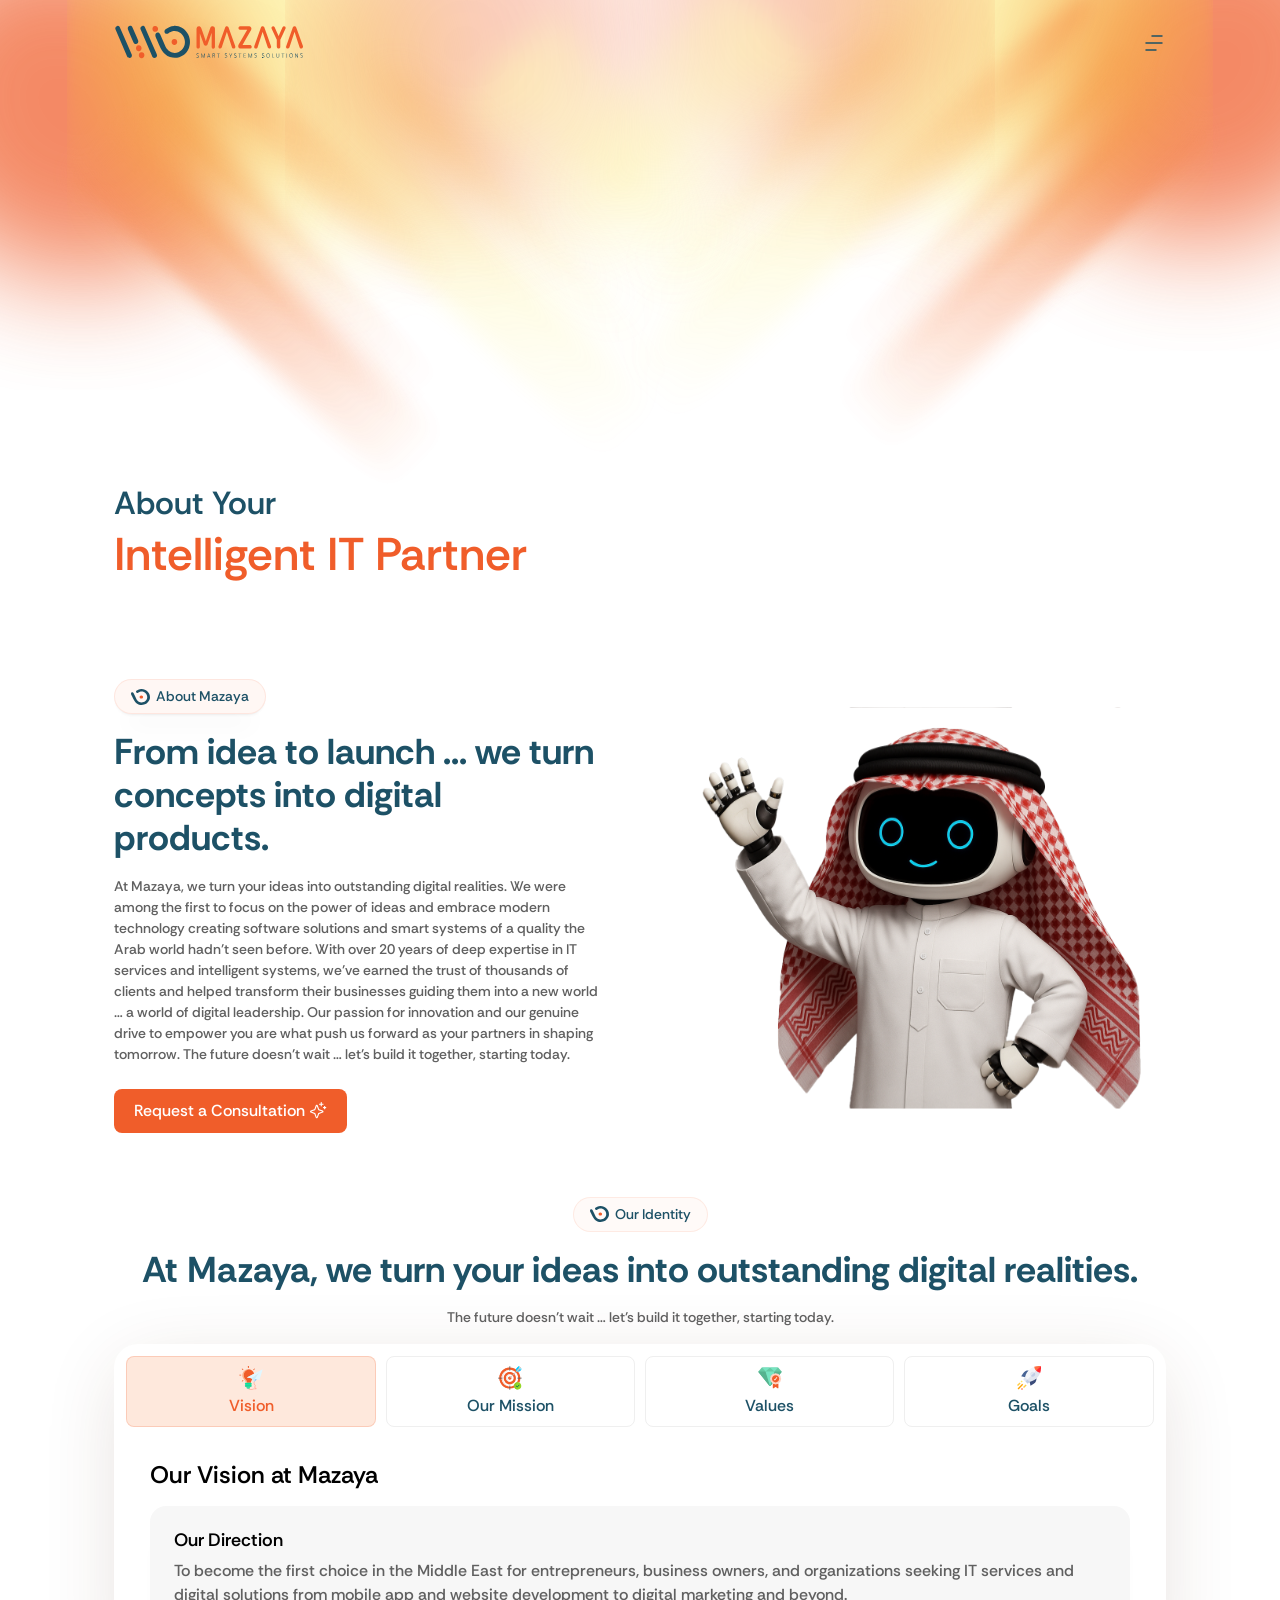
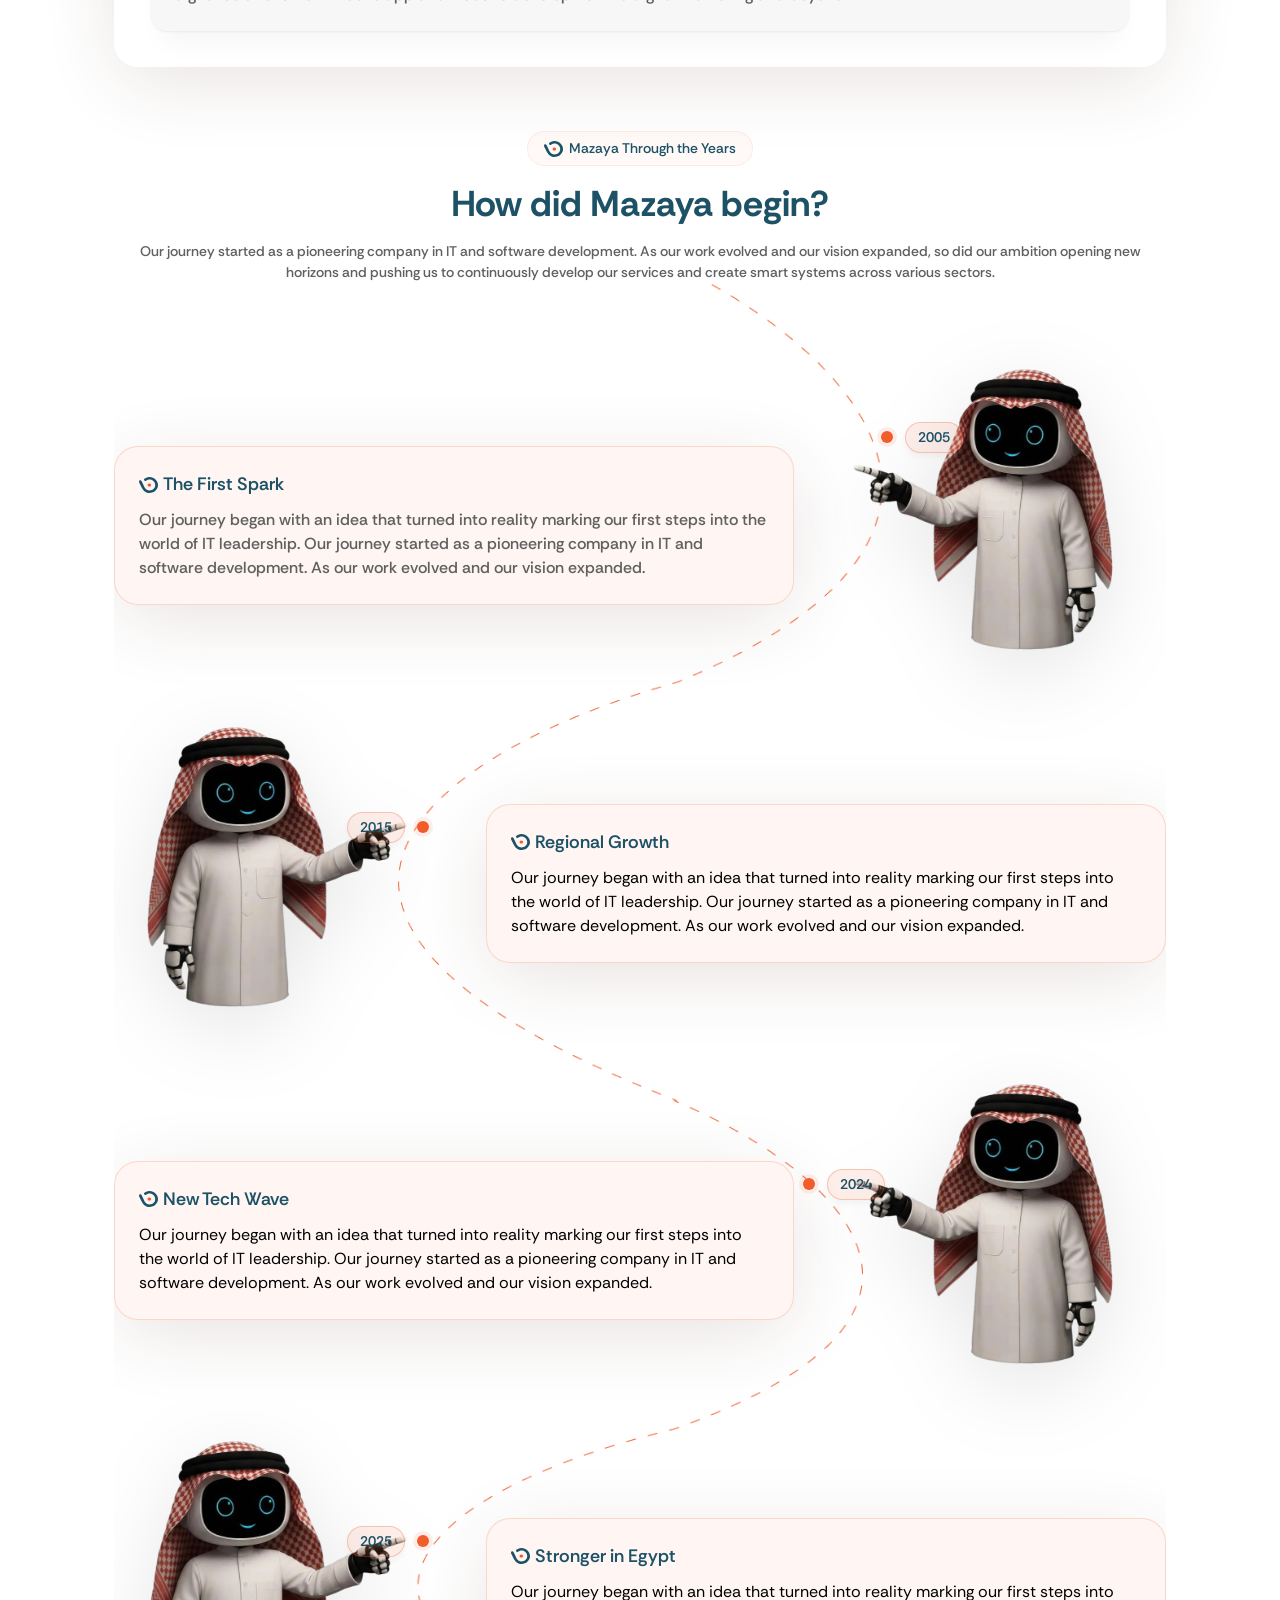
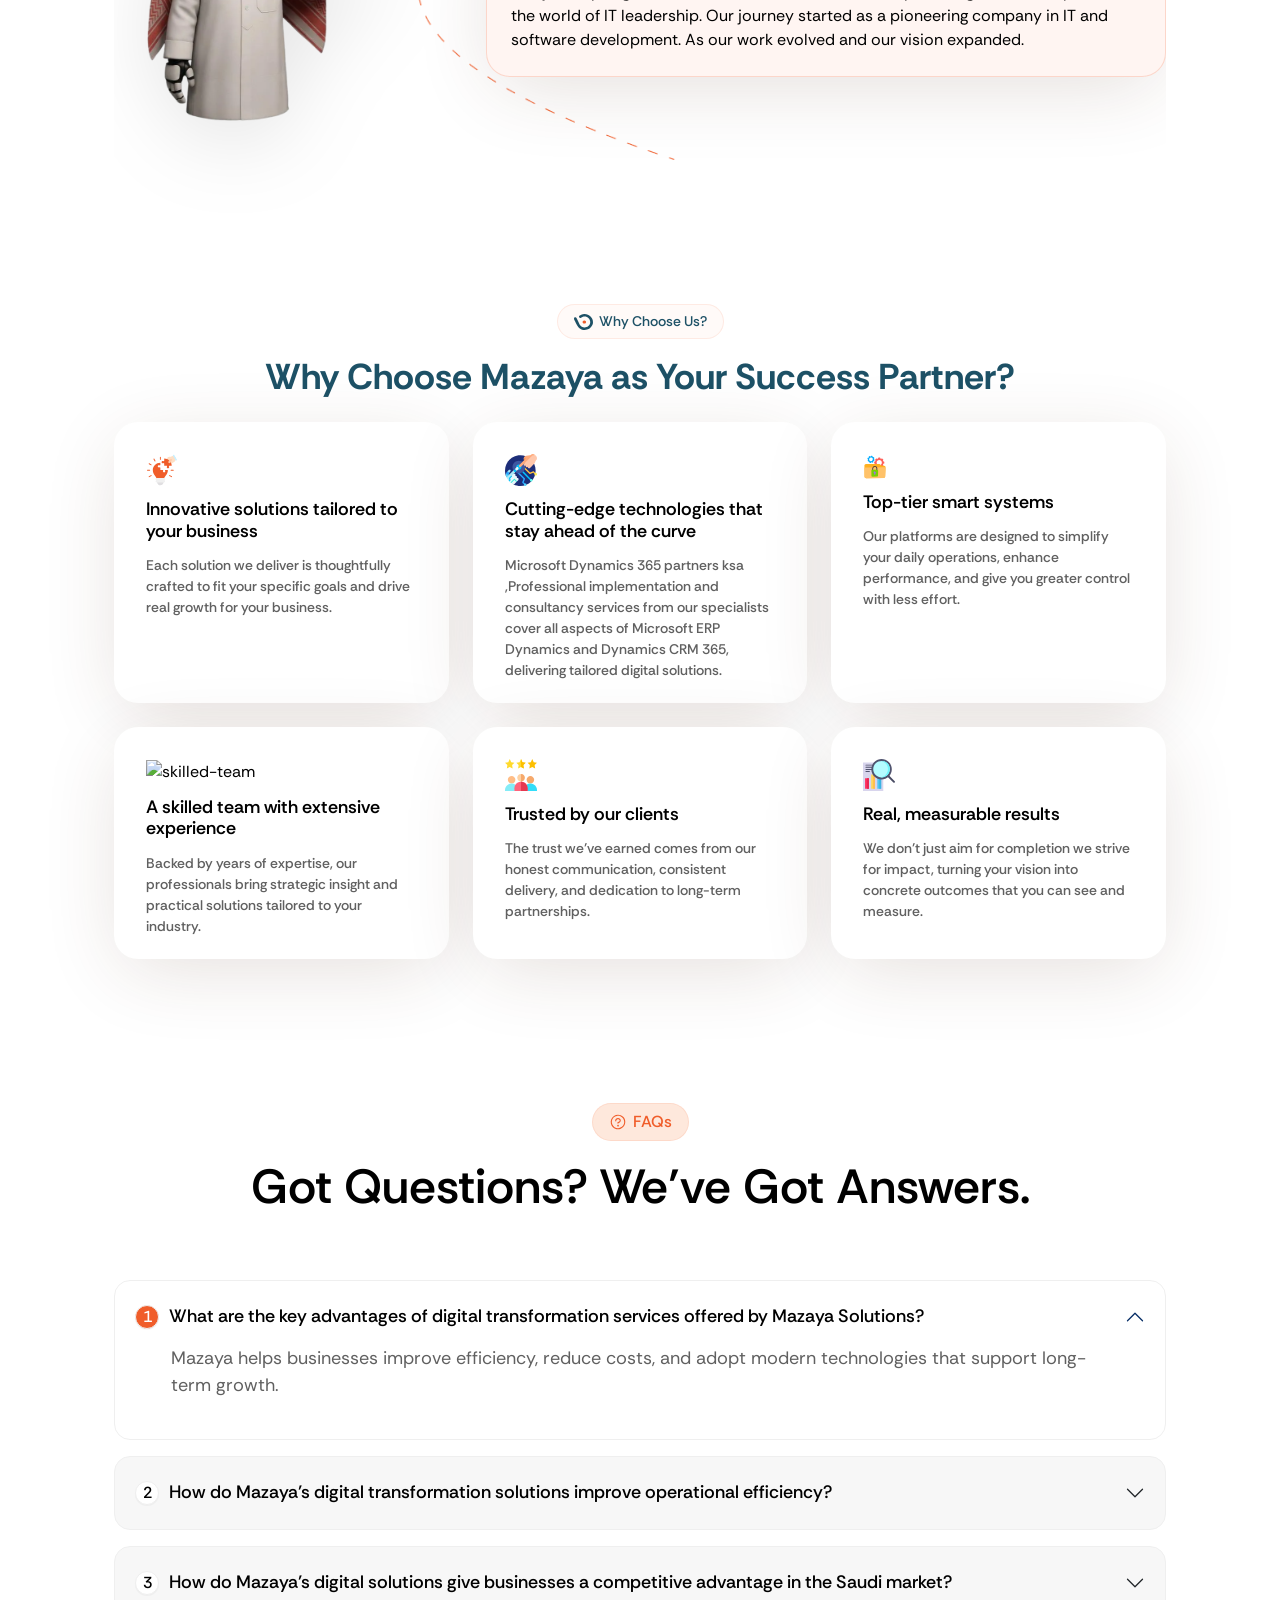
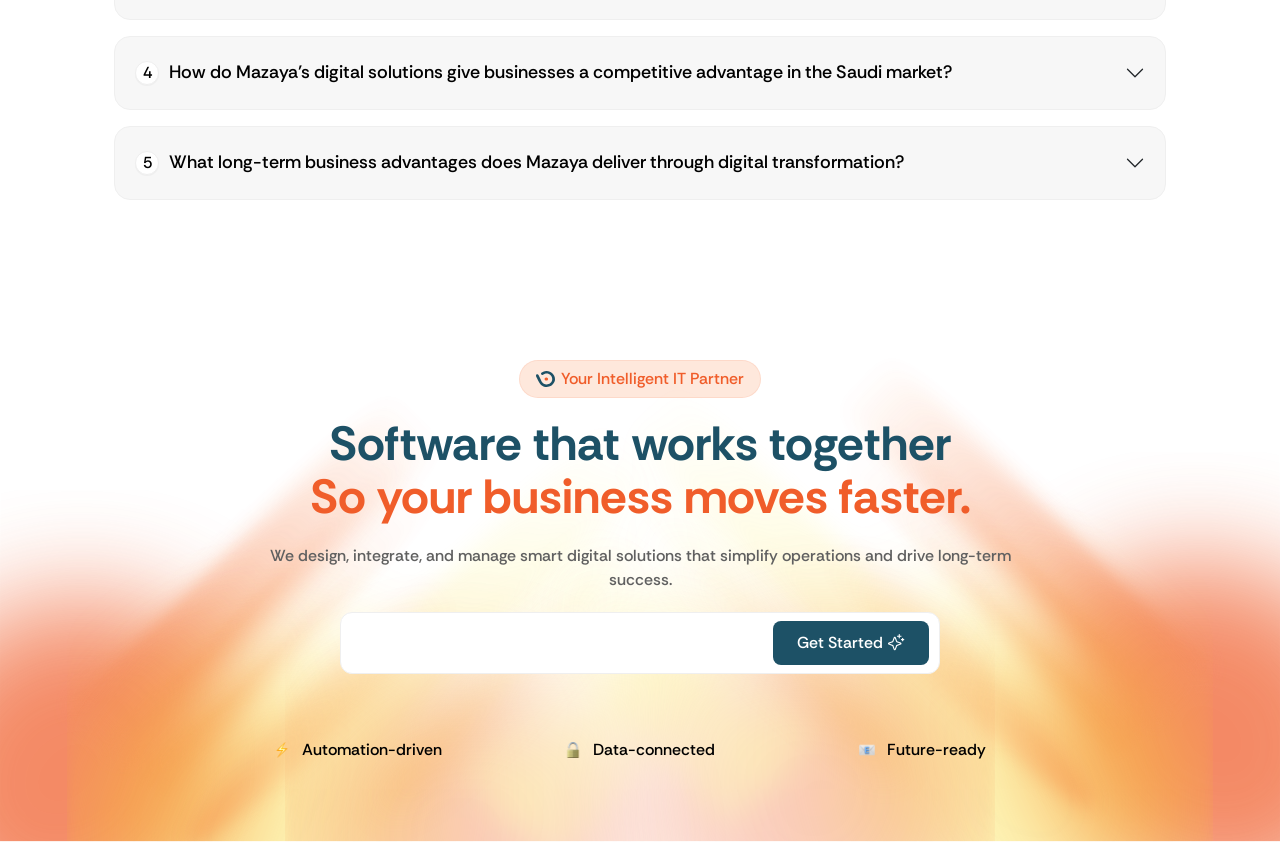
==== commit 86dc140b: "enhance job apply page" ====
--- a/about-us.html
+++ b/about-us.html
@@ -86,10 +86,12 @@
             <source src="assets/images/about-video.mp4" type="video/mp4">
           </video>
           <div class="main-text">
-            <h1 class="main_title">
+            <div class="container">
+              <h1 class="main_title">
                 <span>About Your</span>
                 <span class="subtitle-orange">Intelligent IT Partner</span>
-            </h1>
+              </h1> 
+            </div>
           </div>
       </div>
 
--- a/scss/main.css
+++ b/scss/main.css
@@ -1353,131 +1353,135 @@
   display: block;
   max-width: 250px;
 }
-@media screen and (max-width: 991px) {
-  .story_no_section .number-item {
-    justify-content: start;
-  }
-}
-
-.products {
-  padding: 100px 0;
-}
-.products .custom-card {
-  background: #fff;
-  border-radius: 40px;
-  padding: 80px 60px;
-  box-shadow: 0 40px 100px rgba(0, 0, 0, 0.04);
-  position: relative;
-  overflow: visible;
-  border: 1px solid rgba(0, 0, 0, 0.03);
-}
-
-.products-grid {
-  display: grid;
-  grid-template-columns: 1fr;
-  gap: 40px;
-  position: relative;
-  align-items: center;
-}
-@media (min-width: 992px) {
-  .products-grid {
-    grid-template-columns: 1fr 1.2fr 1fr;
-    grid-template-areas: "item1 . item2" "item3 robot item4" "item5 robot item6";
-    -moz-column-gap: 20px;
-         column-gap: 20px;
-    row-gap: 100px;
-  }
-}
-.products-grid__center {
-  grid-area: robot;
-  display: flex;
-  justify-content: center;
-  align-items: center;
-  position: relative;
-  z-index: 5;
-}
-@media (max-width: 991px) {
-  .products-grid__center {
-    display: none;
-  }
-}
-.products-grid__robot {
-  width: 150%;
-  max-width: none;
-  height: auto;
+
+.products-card {
+  display: flex;
+  justify-content: center;
+  align-items: center;
+  flex-direction: row;
+  gap: 2rem;
+  flex-wrap: wrap;
+}
+.products-card__item {
+  display: flex;
+  justify-content: center;
+  align-items: center;
+  flex-direction: column;
+  gap: 0.5rem;
+  flex-wrap: nowrap;
+  text-align: center;
+  max-width: 400px;
+  padding: 0;
+}
+.products-card__icon {
+  width: 40px;
+  height: 32px;
+  margin-bottom: 0.5rem;
+}
+.products-card__title {
+  font-size: 18px;
+  font-weight: 600;
+  color: #1D5166;
+}
+.products-card__desc {
+  font-size: 15px;
+  font-weight: 400;
+  color: #606060;
+}
+.products-card__robot {
+  width: 100%;
+  max-height: 450px;
   filter: drop-shadow(0 30px 60px rgba(0, 0, 0, 0.12));
   pointer-events: none;
-  transform: translateY(-8%);
-}
-.products-grid__item {
-  display: flex;
-  flex-direction: column;
-  align-items: center;
+}
+.products-card .products-flex {
+  display: flex;
+  justify-content: flex-start;
+  align-items: center;
+  flex-direction: column;
+  gap: 1rem;
+  flex-wrap: wrap;
+}
+@media screen and (max-width: 991px) {
+  .products-card .grid-3 {
+    grid-template-columns: 100%;
+  }
+  .products-card .products-flex {
+    display: grid;
+    grid-template-columns: repeat(auto-fit, minmax(40%, 1fr));
+  }
+}
+@media screen and (max-width: 768px) {
+  .products-card .products-flex {
+    margin: auto;
+    max-width: 75%;
+    grid-template-columns: 100%;
+  }
+}
+
+.integration-card {
+  display: flex;
+  justify-content: center;
+  align-items: center;
+  flex-direction: row;
+  gap: 2rem;
+  flex-wrap: wrap;
+}
+.integration-card__item {
+  display: flex;
+  justify-content: center;
+  align-items: center;
+  flex-direction: column;
+  gap: 0.5rem;
+  flex-wrap: nowrap;
   text-align: center;
+  max-width: 400px;
   padding: 0;
-  transition: all 0.3s ease;
-}
-.products-grid__item--1 {
-  grid-area: item1;
-}
-.products-grid__item--2 {
-  grid-area: item2;
-}
-.products-grid__item--3 {
-  grid-area: item3;
-}
-.products-grid__item--4 {
-  grid-area: item4;
-}
-.products-grid__item--5 {
-  grid-area: item5;
-}
-.products-grid__item--6 {
-  grid-area: item6;
-}
-@media (max-width: 991px) {
-  .products-grid__item {
-    padding: 30px 0;
-    border-bottom: 1px solid #f5f5f5;
-  }
-  .products-grid__item:last-child {
-    border-bottom: none;
-  }
-}
-.products-grid__icon {
-  width: 65px;
-  height: 65px;
-  display: flex;
-  justify-content: center;
-  align-items: center;
-  margin-bottom: 24px;
-  background: #fff;
-  border-radius: 50%;
-  box-shadow: 0 10px 30px rgba(0, 0, 0, 0.05);
-}
-.products-grid__icon img {
-  width: 35px;
-  height: 35px;
-  -o-object-fit: contain;
-     object-fit: contain;
-}
-.products-grid__title {
-  font-size: 24px;
-  font-weight: 700;
-  color: #111;
-  margin-bottom: 15px;
-  line-height: 1.2;
-}
-.products-grid__content {
-  max-width: 340px;
-  margin: 0 auto;
-}
-.products-grid__desc {
+}
+.integration-card__icon {
+  width: 40px;
+  height: 32px;
+  margin-bottom: 0.5rem;
+}
+.integration-card__title {
+  font-size: 18px;
+  font-weight: 600;
+  color: #1D5166;
+}
+.integration-card__desc {
   font-size: 15px;
-  color: #666;
-  line-height: 1.7;
-  margin: 0;
   font-weight: 400;
+  color: #606060;
+}
+.integration-card__robot {
+  width: 100%;
+  max-height: 450px;
+  filter: drop-shadow(0 30px 60px rgba(0, 0, 0, 0.12));
+  pointer-events: none;
+}
+.integration-card .integration-flex {
+  display: flex;
+  justify-content: flex-start;
+  align-items: center;
+  flex-direction: column;
+  gap: 1rem;
+  flex-wrap: wrap;
+}
+@media screen and (max-width: 991px) {
+  .integration-card .grid-3 {
+    grid-template-columns: 100%;
+  }
+  .integration-card .integration-flex {
+    display: grid;
+    grid-template-columns: repeat(auto-fit, minmax(40%, 1fr));
+  }
+}
+@media screen and (max-width: 768px) {
+  .integration-card .integration-flex {
+    margin: auto;
+    max-width: 75%;
+    grid-template-columns: 100%;
+  }
 }
 
 .contact-info {
@@ -1996,45 +2000,93 @@
   width: 24px;
   height: 24px;
 }
-.job-apply-page .form-group .gender-switch {
-  display: flex;
-  justify-content: flex-start;
-  align-items: center;
-  flex-direction: row;
-  gap: 1rem;
-  flex-wrap: wrap;
-}
-.job-apply-page .form-group .gender-switch .btn-gender {
-  display: flex;
-  justify-content: center;
-  align-items: center;
-  flex-direction: row;
-  gap: 10px;
-  flex-wrap: wrap;
-  background: #f7f7f7;
+.job-apply-page .form-section-card .card-body-content {
+  padding: 1rem 0;
+}
+.job-apply-page .form-group-toggle {
+  display: flex;
+  justify-content: space-between;
+  align-items: center;
+  flex-direction: row;
+  gap: 1.5rem;
+  flex-wrap: wrap;
+  width: 100%;
+  margin-bottom: 1.2rem;
+}
+.job-apply-page .form-group-toggle .form-label {
+  margin-bottom: 0;
+  flex: 1;
+  font-weight: 500;
+  color: #000;
+}
+.job-apply-page .form-group-toggle .gender-switch {
+  display: flex;
+  justify-content: flex-start;
+  align-items: center;
+  flex-direction: row;
+  gap: 0.8rem;
+  flex-wrap: wrap;
+}
+.job-apply-page .form-group-toggle .gender-switch .btn-gender {
+  min-width: 80px;
+  justify-content: center;
+  padding: 10px 20px;
+  font-size: 16px;
+  border-radius: 8px;
+  text-align: center;
   border: 1px solid transparent;
-  padding: 11px 20px;
-  border-radius: 8px;
-  color: #606060;
+}
+.job-apply-page .form-group-toggle .gender-switch .btn-gender:has(input[value=yes]) {
+  background-color: rgba(240, 93, 42, 0.03);
+  color: #F05D2A;
+}
+.job-apply-page .form-group-toggle .gender-switch .btn-gender:has(input[value=yes]):has(input:checked) {
+  background-color: rgba(240, 93, 42, 0.1);
+  border-color: rgba(240, 93, 42, 0.3);
+}
+.job-apply-page .form-group-toggle .gender-switch .btn-gender:has(input[value=no]) {
+  background: rgba(0, 0, 0, 0.05);
+  border: 0.5px solid rgba(0, 0, 0, 0.1);
+  color: #000;
+}
+.job-apply-page .form-group-toggle .gender-switch .btn-gender:has(input[value=no]):has(input:checked) {
+  background: rgba(0, 0, 0, 0.1);
+  border-color: rgba(0, 0, 0, 0.2);
+}
+.job-apply-page .form-group-toggle .gender-switch .btn-gender:hover:not(:has(input:checked)) {
+  opacity: 0.8;
+}
+@media screen and (max-width: 768px) {
+  .job-apply-page .form-group-toggle {
+    flex-direction: column;
+    align-items: flex-start;
+    gap: 1.2rem;
+  }
+  .job-apply-page .form-group-toggle .gender-switch {
+    width: 100%;
+  }
+  .job-apply-page .form-group-toggle .gender-switch .btn-gender {
+    flex: 1;
+  }
+}
+.job-apply-page .add-position-btn {
+  display: flex;
+  justify-content: flex-end;
+  align-items: center;
+  flex-direction: row;
+  gap: 8px;
+  flex-wrap: wrap;
+  background: transparent;
+  border: none;
+  color: #1D5166;
   font-weight: 500;
   cursor: pointer;
   transition: all 0.3s ease;
-}
-.job-apply-page .form-group .gender-switch .btn-gender svg {
-  width: 20px;
-  height: 20px;
-  color: #aaa;
-}
-.job-apply-page .form-group .gender-switch .btn-gender:has(input:checked) {
-  background: rgba(240, 93, 42, 0.05);
-  border-color: rgba(240, 93, 42, 0.2);
-  color: #F05D2A;
-}
-.job-apply-page .form-group .gender-switch .btn-gender:has(input:checked) svg {
-  color: #F05D2A;
-}
-.job-apply-page .form-group .gender-switch .btn-gender:hover:not(:has(input:checked)) {
-  background: #eee;
+  font-size: 14px;
+  width: 100%;
+}
+.job-apply-page .add-position-btn:hover {
+  opacity: 0.8;
 }
 
 @keyframes fadeIn {
@@ -2226,20 +2278,19 @@
   justify-content: flex-start;
   align-items: center;
   flex-direction: column;
-  gap: 8rem;
+  gap: 2rem 5rem;
   flex-wrap: wrap;
 }
 .History_section .journey-section .journey-container::before {
   content: "";
   position: absolute;
-  top: 0;
-  bottom: 0;
+  top: -7%;
   left: 50%;
-  width: 100%;
-  max-width: 800px;
+  width: 46%;
+  height: 107%;
   transform: translateX(-50%);
-  background: url("../assets/images/Vector.svg") no-repeat center;
-  background-size: contain;
+  background: url("../assets/images/vector.png") no-repeat center;
+  background-size: 100% 100%;
   z-index: 1;
   pointer-events: none;
 }
@@ -2250,7 +2301,7 @@
 }
 .History_section .journey-section .journey-item {
   display: grid;
-  grid-template-columns: 1.5fr 1fr;
+  grid-template-columns: 2fr 1fr;
   align-items: center;
   gap: 2rem;
   position: relative;
@@ -2258,7 +2309,7 @@
 }
 @media (max-width: 991px) {
   .History_section .journey-section .journey-item {
-    grid-template-columns: 1fr;
+    grid-template-columns: 1fr !important;
     gap: 2rem;
     text-align: center;
   }
@@ -2302,7 +2353,7 @@
 .History_section .journey-section .journey-item .robot-box .center-point {
   position: absolute;
   top: 28%;
-  left: 25px;
+  left: -23px;
   display: flex;
   justify-content: flex-start;
   align-items: center;
@@ -2313,9 +2364,7 @@
 }
 @media (max-width: 991px) {
   .History_section .journey-section .journey-item .robot-box .center-point {
-    position: static;
-    margin-block: 1rem;
-    justify-content: center;
+    top: 15%;
   }
 }
 .History_section .journey-section .journey-item .robot-box .center-point .dot {
@@ -2336,12 +2385,15 @@
   box-shadow: 0 4px 10px rgba(0, 0, 0, 0.05);
   white-space: nowrap;
 }
+.History_section .journey-section .journey-item:nth-child(even) {
+  grid-template-columns: 1fr 2fr;
+}
 .History_section .journey-section .journey-item:nth-child(even) .journey-card {
   order: 2;
 }
 .History_section .journey-section .journey-item:nth-child(even) .robot-box {
-  order: 2;
-  align-items: start !important;
+  order: 1;
+  justify-content: start;
 }
 .History_section .journey-section .journey-item:nth-child(even) .robot-box img {
   transform: scaleX(-1);
@@ -2351,6 +2403,18 @@
   right: 25px;
   flex-direction: row-reverse;
 }
+@media screen and (max-width: 991px) {
+  .History_section .journey-section .journey-item:nth-child(even) .journey-card {
+    order: 1;
+  }
+  .History_section .journey-section .journey-item:nth-child(even) .robot-box {
+    order: 2;
+  }
+}
+.History_section .journey-section .journey-item:first-child .center-point {
+  top: 18%;
+  left: 55px;
+}
 
 .Choosing_section .grid-3 {
   gap: 24px;
@@ -2366,12 +2430,21 @@
     transform: translateY(0);
   }
 }
+@media screen and (max-width: 991px) and (min-width: 768px) {
+  .Choosing_section .grid-3 {
+    grid-template-columns: repeat(auto-fit, minmax(48%, 1fr));
+  }
+}
 .primary-color {
   color: #F05D2A !important;
 }
 
 .secondary-color {
   color: #1D5166 !important;
+}
+
+.desc-color {
+  color: #606060 !important;
 }
 
 .custom-btn {
@@ -2534,7 +2607,6 @@
 }
 
 .form-actions {
-  margin-top: 1rem;
   display: flex;
   justify-content: flex-end;
   align-items: center;
@@ -2578,7 +2650,6 @@
 }
 
 .small_main_text, .secondary-main-text, .main-text {
-  max-width: 1000px;
   margin-bottom: 2rem;
   display: flex;
   justify-content: flex-start;
@@ -2593,8 +2664,8 @@
   align-items: center;
   flex-direction: row;
   gap: 6px;
-  flex-wrap: wrap;
-  padding: 4px 16px;
+  flex-wrap: nowrap;
+  padding: 6px 16px;
   background: rgba(244, 110, 38, 0.16);
   color: #F05D2A;
   font-size: 16px;
@@ -2626,6 +2697,7 @@
   flex-wrap: wrap;
   text-align: center;
   margin-inline: auto;
+  max-width: 1000px;
 }
 .main-text .main_title {
   font-size: 48px;
@@ -2682,6 +2754,8 @@
   inset-inline-start: 0;
   inset-block-end: 10%;
   padding-inline: clamp(1rem, 8vw, 8rem);
+  max-width: none;
+  width: 100%;
 }
 .main_page_header .main-text {
   padding-top: 120px;
@@ -2853,7 +2927,7 @@
   background-color: #F7F7F7;
   border: 1px solid rgba(255, 255, 255, 0.15);
   border-radius: 8px;
-  padding: 0.8rem 0.8rem;
+  padding: 0.6rem 0.6rem;
   font-size: 16px;
   color: #000;
   outline: none;
@@ -2876,6 +2950,77 @@
 .custom-form textarea.form-control-custom {
   resize: none;
   height: auto;
+}
+.custom-form .form-group.has-icon {
+  position: relative;
+}
+.custom-form .form-group.has-icon .input-icon {
+  position: absolute;
+  right: 15px;
+  bottom: 15px;
+  pointer-events: none;
+  display: flex;
+  align-items: center;
+  justify-content: center;
+}
+.custom-form .form-group.has-icon .input-icon svg {
+  width: 18px;
+  height: 18px;
+}
+.custom-form .form-group.has-icon .form-control {
+  padding-right: 45px;
+}
+.custom-form .form-group.has-icon .form-control::-webkit-calendar-picker-indicator {
+  position: absolute;
+  top: 0;
+  right: 0;
+  width: 45px;
+  height: 100%;
+  background: transparent;
+  color: transparent;
+  cursor: pointer;
+  opacity: 0;
+  z-index: 3;
+}
+.custom-form .form-group .gender-switch {
+  display: flex;
+  justify-content: flex-start;
+  align-items: center;
+  flex-direction: row;
+  gap: 1rem;
+  flex-wrap: wrap;
+}
+.custom-form .form-group .gender-switch .btn-gender {
+  display: flex;
+  justify-content: center;
+  align-items: center;
+  flex-direction: row;
+  gap: 10px;
+  flex-wrap: wrap;
+  background: #f7f7f7;
+  border: 1px solid transparent;
+  padding: 11px 20px;
+  border-radius: 8px;
+  color: #606060;
+  font-weight: 500;
+  cursor: pointer;
+  transition: all 0.3s ease;
+}
+.custom-form .form-group .gender-switch .btn-gender svg {
+  width: 20px;
+  height: 20px;
+  color: #aaa;
+}
+.custom-form .form-group .gender-switch .btn-gender:has(input:checked) {
+  background: rgba(240, 93, 42, 0.05);
+  border-color: rgba(240, 93, 42, 0.2);
+  color: #F05D2A;
+}
+.custom-form .form-group .gender-switch .btn-gender:has(input:checked) svg {
+  color: #F05D2A;
+}
+.custom-form .form-group .gender-switch .btn-gender:hover:not(:has(input:checked)) {
+  background: #eee;
 }
 
 .upload-area {
@@ -2913,10 +3058,90 @@
   margin-bottom: 0.4rem;
 }
 
+/* Flatpicker style */
+.flatpickr-calendar {
+  border-radius: 16px;
+  border: none;
+  box-shadow: 0 4px 25px rgba(0, 0, 0, 0.1);
+  overflow: hidden;
+}
+.flatpickr-calendar .flatpickr-months {
+  background-color: #F05D2A;
+  padding: 8px;
+  color: #fff;
+  border-radius: 16px 16px 0 0;
+}
+.flatpickr-calendar .flatpickr-months .flatpickr-prev-month,
+.flatpickr-calendar .flatpickr-months .flatpickr-next-month {
+  position: static !important;
+  display: flex;
+  align-items: center;
+  justify-content: center;
+  fill: #fff !important;
+  color: #fff !important;
+  font-weight: 800;
+  font-size: 20px;
+  transition: all 0.3s ease;
+}
+.flatpickr-calendar .flatpickr-months .flatpickr-prev-month:hover svg,
+.flatpickr-calendar .flatpickr-months .flatpickr-next-month:hover svg {
+  fill: rgba(255, 255, 255, 0.7) !important;
+}
+.flatpickr-calendar .flatpickr-months .flatpickr-current-month {
+  display: flex !important;
+  gap: 10px;
+  align-items: center;
+  justify-content: center;
+  width: 100% !important;
+  position: static !important;
+  padding: 0 0px !important;
+}
+.flatpickr-calendar .flatpickr-months .flatpickr-current-month .numInputWrapper,
+.flatpickr-calendar .flatpickr-months .flatpickr-current-month .flatpickr-monthDropdown-months {
+  width: auto !important;
+  flex: 1;
+}
+.flatpickr-calendar .flatpickr-months .flatpickr-current-month .numInputWrapper:hover,
+.flatpickr-calendar .flatpickr-months .flatpickr-current-month .flatpickr-monthDropdown-months:hover {
+  background-color: transparent !important;
+}
+.flatpickr-calendar .flatpickr-months .flatpickr-current-month .numInput.cur-year {
+  direction: ltr !important;
+  color: #fff !important;
+}
+.flatpickr-calendar .flatpickr-months .flatpickr-current-month select.flatpickr-monthDropdown-months {
+  color: #fff !important;
+  font-family: inherit;
+  font-weight: 600;
+}
+.flatpickr-calendar .flatpickr-months .flatpickr-current-month select.flatpickr-monthDropdown-months option {
+  color: #000 !important;
+  background: #fff;
+}
+.flatpickr-calendar .flatpickr-day:hover {
+  background-color: rgba(240, 93, 42, 0.03) !important;
+  border-color: rgba(240, 93, 42, 0.03);
+}
+.flatpickr-calendar .flatpickr-day.selected, .flatpickr-calendar .flatpickr-day.startRange, .flatpickr-calendar .flatpickr-day.endRange {
+  background-color: #F05D2A !important;
+  border-color: #F05D2A !important;
+  border-radius: 50% !important;
+  color: #fff !important;
+}
+.flatpickr-calendar .flatpickr-day.today {
+  border: 1px solid #F05D2A !important;
+  color: #F05D2A !important;
+}
+.flatpickr-calendar .flatpickr-day.today.selected {
+  color: #fff !important;
+}
+.flatpickr-calendar .calendar-toolbar {
+  background: #fff;
+  border-radius: 16px;
+  padding: 16px;
+}
+
 @media screen and (max-width: 991px) {
-  .grid-2 {
-    grid-template-columns: 100%;
-  }
   .grid-4 {
     grid-template-columns: repeat(auto-fit, minmax(48%, 1fr));
   }
@@ -2925,7 +3150,7 @@
   }
 }
 @media screen and (max-width: 768px) {
-  .grid-3, .grid-4 {
+  .grid-2, .grid-3, .grid-4 {
     grid-template-columns: 100%;
   }
   .grid-5 {
